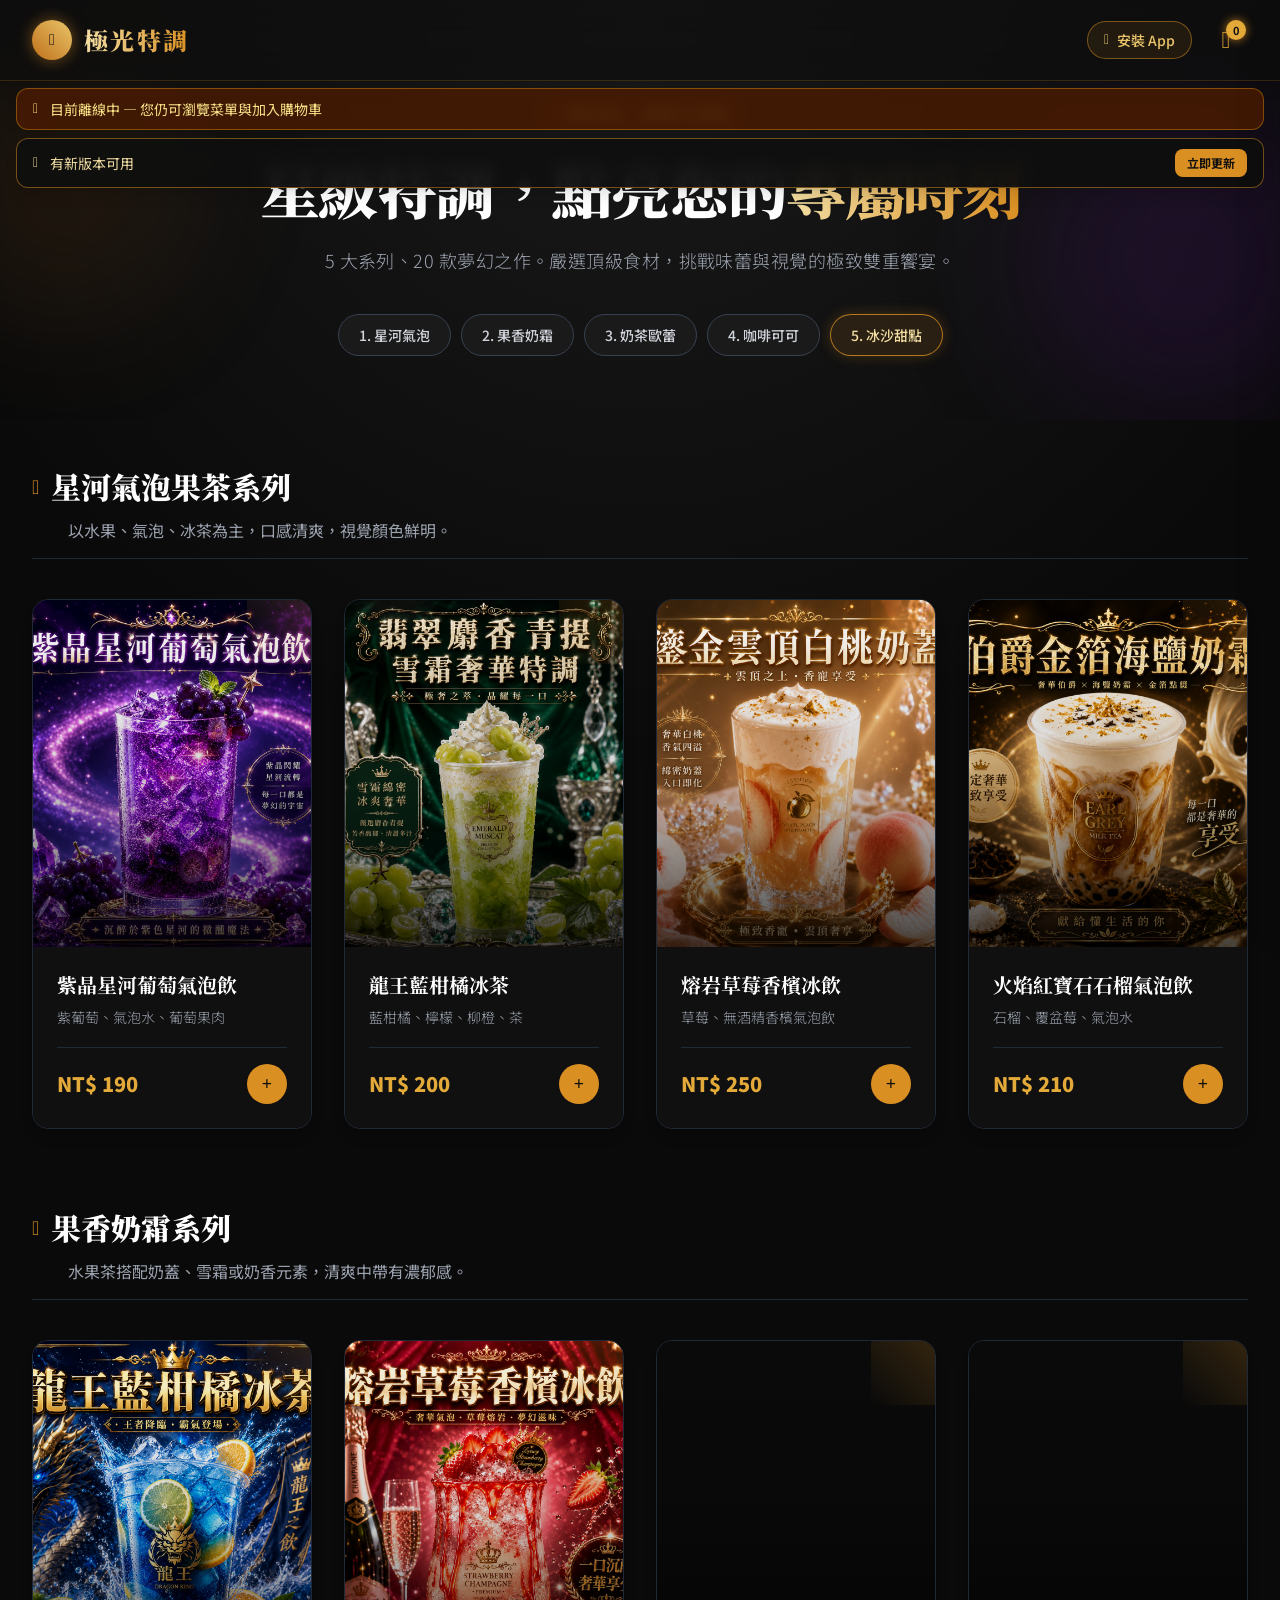
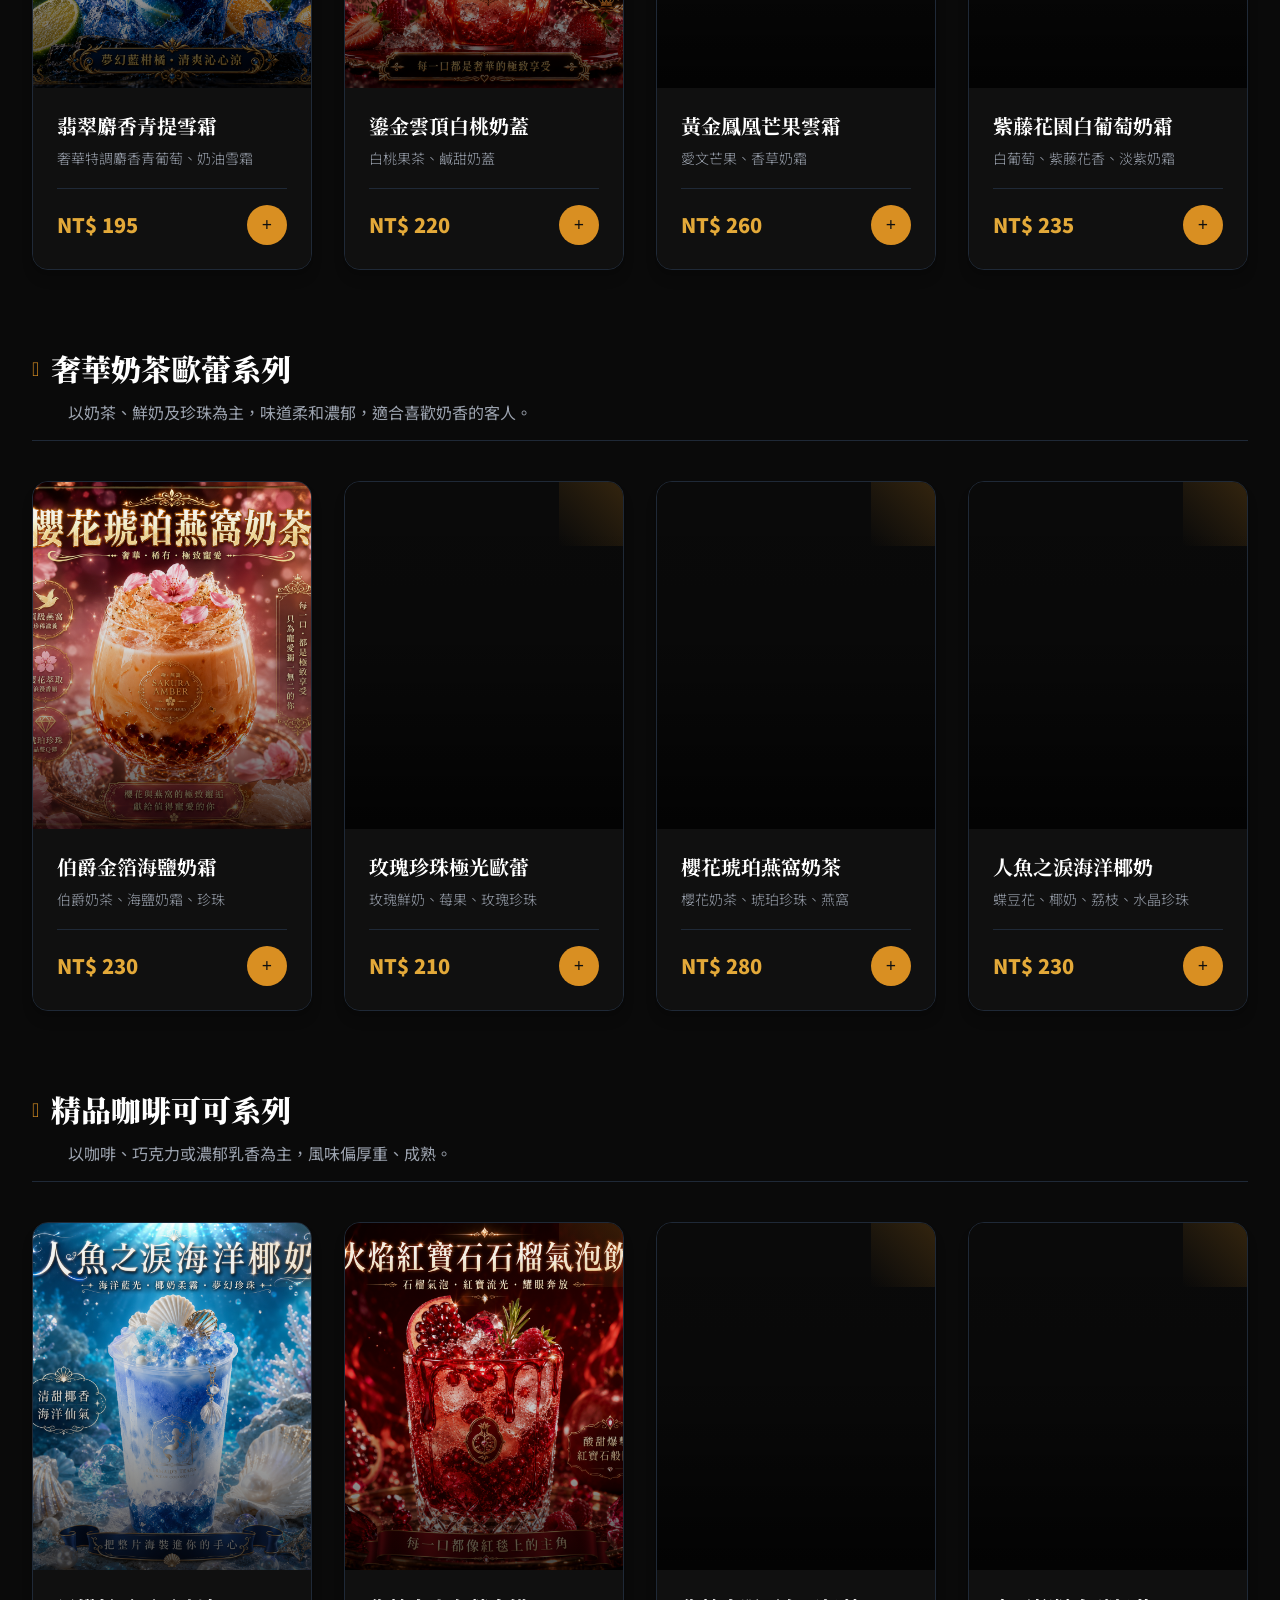
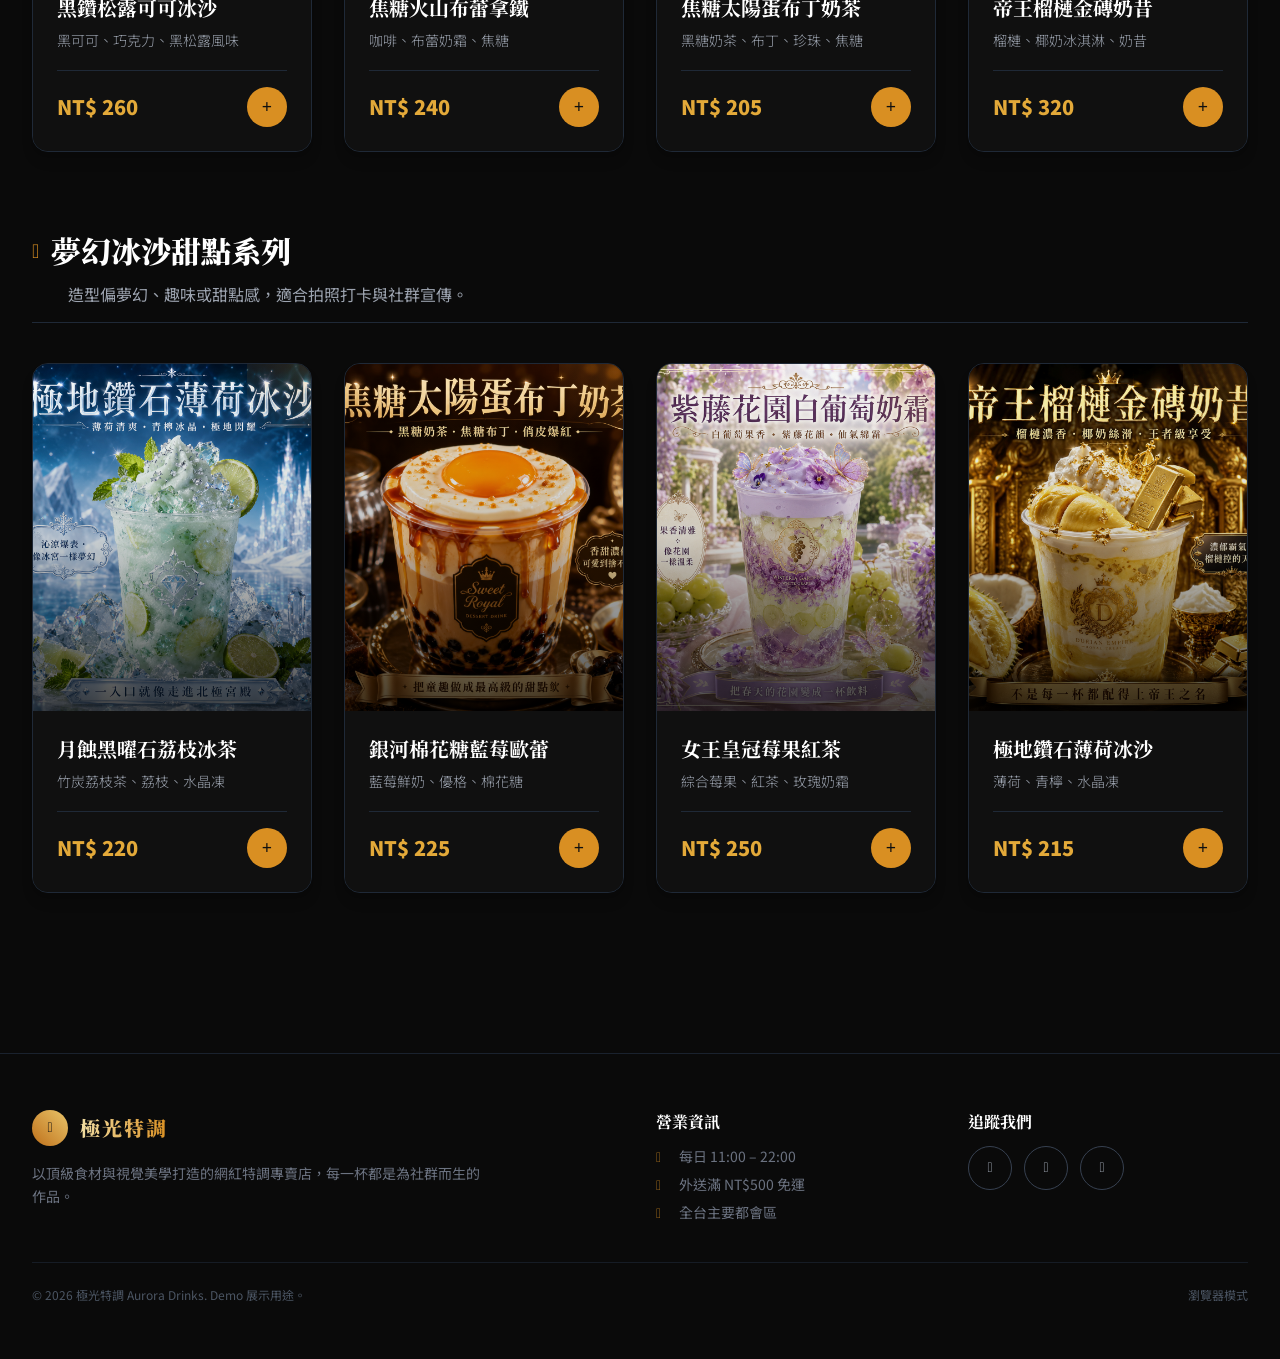
==== index.html @ 43024f42 "Update index.html" ====
<!DOCTYPE html>
<html lang="zh-Hant-TW">
<head>
    <meta charset="UTF-8">
    <meta name="viewport" content="width=device-width, initial-scale=1.0, viewport-fit=cover">
    <title>極光特調 | 頂級網紅飲品專賣</title>

    <!-- SEO -->
    <meta name="description" content="極光特調 Aurora Drinks — 5 大系列、20 款夢幻網紅特調。嚴選頂級食材，挑戰味蕾與視覺的極致雙重饗宴，線上點單極速外送。">
    <meta name="keywords" content="極光特調,網紅飲品,特調飲料,手搖飲,外送,奶蓋,冰沙">
    <meta name="author" content="極光特調 Aurora Drinks">
    <link rel="canonical" href="./">

    <!-- Open Graph -->
    <meta property="og:type" content="website">
    <meta property="og:site_name" content="極光特調">
    <meta property="og:title" content="極光特調 | 頂級網紅飲品專賣">
    <meta property="og:description" content="5 大系列、20 款夢幻之作。星級特調，點亮您的專屬時刻。">
    <meta property="og:image" content="./icons/icon-512.png">
    <meta property="og:locale" content="zh_TW">
    <meta name="twitter:card" content="summary_large_image">

    <!-- ========== PWA ========== -->
    <link rel="manifest" href="./manifest.webmanifest">
    <meta name="theme-color" content="#0a0a0a" media="(prefers-color-scheme: dark)">
    <meta name="theme-color" content="#0a0a0a">
    <meta name="color-scheme" content="dark">
    <meta name="application-name" content="極光特調">

    <!-- iOS 安裝支援 -->
    <meta name="apple-mobile-web-app-capable" content="yes">
    <meta name="mobile-web-app-capable" content="yes">
    <meta name="apple-mobile-web-app-status-bar-style" content="black-translucent">
    <meta name="apple-mobile-web-app-title" content="極光特調">
    <link rel="apple-touch-icon" href="./icons/apple-touch-icon.png">
    <link rel="icon" href="./icons/favicon.svg" type="image/svg+xml">
    <link rel="icon" href="./icons/icon-192.png" sizes="192x192" type="image/png">
    <link rel="mask-icon" href="./icons/favicon.svg" color="#d98f22">

    <!-- Windows 磚 -->
    <meta name="msapplication-TileColor" content="#0a0a0a">
    <meta name="msapplication-TileImage" content="./icons/icon-144.png">

    <!-- ========== 樣式 ========== -->
    <link rel="preconnect" href="https://fonts.googleapis.com">
    <link rel="preconnect" href="https://fonts.gstatic.com" crossorigin>
    <link rel="stylesheet" href="./css/app.css">
    <link rel="stylesheet" href="./css/fontawesome/all.min.css">
    <link rel="stylesheet"
          href="https://fonts.googleapis.com/css2?family=Noto+Serif+TC:wght@400;600;900&family=Noto+Sans+TC:wght@300;400;500;700&display=swap"
          media="print" onload="this.media='all'">
    <noscript>
      <link rel="stylesheet" href="https://fonts.googleapis.com/css2?family=Noto+Serif+TC:wght@400;600;900&family=Noto+Sans+TC:wght@300;400;500;700&display=swap">
    </noscript>

    <!-- ========== GA4 ========== -->
    <script>
      window.dataLayer = window.dataLayer || [];
      function gtag(){ dataLayer.push(arguments); }
      gtag('js', new Date());
      gtag('config', 'G-JQEE2PLNR8');
    </script>
    <script async src="https://www.googletagmanager.com/gtag/js?id=G-JQEE2PLNR8"></script>

    <!-- 結構化資料 -->
    <script type="application/ld+json">
    {
      "@context": "https://schema.org",
      "@type": "Restaurant",
      "name": "極光特調 Aurora Drinks",
      "servesCuisine": "飲料 / 特調",
      "priceRange": "NT$190 - NT$320",
      "acceptsReservations": "False",
      "url": "./"
    }
    </script>
</head>

<body class="antialiased relative selection:bg-gold-500 selection:text-white">

<a href="#menu-container" class="sr-only focus:not-sr-only focus:fixed focus:top-3 focus:left-3 focus:z-[100] focus:bg-gold-500 focus:text-dark-900 focus:px-4 focus:py-2 focus:rounded-lg focus:font-bold">跳到菜單</a>

<!-- ══════════════ 導覽列 ══════════════ -->
<nav class="fixed top-0 w-full z-40 glass-dark shadow-lg" style="padding-top: env(safe-area-inset-top, 0px);">
    <div class="max-w-7xl mx-auto px-4 sm:px-6 lg:px-8">
        <div class="flex justify-between items-center h-16 md:h-20">

            <a href="#" class="flex items-center gap-2.5 md:gap-3 min-w-0" aria-label="極光特調首頁">
                <div class="w-9 h-9 md:w-10 md:h-10 shrink-0 rounded-full bg-gradient-to-tr from-gold-600 to-gold-300 flex items-center justify-center text-dark-900 shadow-[0_0_15px_rgba(217,143,34,0.5)]">
                    <i class="fa-solid fa-crown text-sm md:text-base"></i>
                </div>
                <span class="font-serif font-black text-xl md:text-2xl tracking-widest gold-gradient-text truncate">極光特調</span>
            </a>

            <div class="flex items-center gap-1 sm:gap-3">
                <!-- 安裝 App 按鈕（可安裝時才顯示） -->
                <button id="install-btn" type="button" hidden
                        class="hidden sm:inline-flex items-center gap-2 px-4 py-2 rounded-full border border-gold-500/50 bg-gold-500/10 text-gold-300 text-sm font-medium hover:bg-gold-500/20 transition-colors">
                    <i class="fa-solid fa-download"></i> 安裝 App
                </button>
                <button id="install-btn-mobile" type="button" hidden
                        class="sm:hidden w-11 h-11 rounded-full text-gold-400 hover:text-gold-300 flex items-center justify-center transition-colors"
                        aria-label="安裝 App">
                    <i class="fa-solid fa-download text-lg"></i>
                </button>

                <!-- 購物車 -->
                <button onclick="openCart()" type="button" aria-label="開啟購物車"
                        class="relative w-11 h-11 flex items-center justify-center text-gold-400 hover:text-gold-300 transition-colors group">
                    <i class="fa-solid fa-basket-shopping text-xl md:text-2xl group-hover:scale-110 transition-transform"></i>
                    <span id="cart-count" aria-live="polite"
                          class="absolute top-0.5 right-0.5 inline-flex items-center justify-center min-w-[20px] h-5 px-1.5 text-[11px] font-bold leading-none text-dark-900 bg-gold-400 rounded-full shadow-[0_0_10px_rgba(217,143,34,0.8)]">0</span>
                </button>
            </div>
        </div>
    </div>
</nav>

<!-- ══════════════ 狀態橫幅（離線 / 有更新）══════════════ -->
<div class="banner-slot" id="banner-slot">
    <div id="offline-banner" hidden
         class="flex items-center gap-3 rounded-xl border border-amber-500/40 bg-amber-950/90 backdrop-blur px-4 py-2.5 text-sm text-amber-200 shadow-lg">
        <i class="fa-solid fa-wifi shrink-0"></i>
        <span class="flex-1">目前離線中 — 您仍可瀏覽菜單與加入購物車</span>
    </div>

    <div id="update-banner" hidden
         class="flex items-center gap-3 rounded-xl border border-gold-500/50 bg-dark-900/95 backdrop-blur px-4 py-2.5 text-sm text-gold-200 shadow-lg">
        <i class="fa-solid fa-arrows-rotate shrink-0"></i>
        <span class="flex-1">有新版本可用</span>
        <button id="update-btn" type="button"
                class="tap-sm shrink-0 px-3 py-1.5 rounded-lg bg-gold-500 text-dark-900 font-bold text-xs hover:bg-gold-400 transition-colors">立即更新</button>
    </div>
</div>

<!-- ══════════════ 主視覺 ══════════════ -->
<header class="pt-24 md:pt-32 pb-10 md:pb-16 relative overflow-hidden" style="padding-top: calc(6rem + env(safe-area-inset-top, 0px));">
    <div class="absolute top-16 -left-16 w-64 h-64 bg-gold-600/10 rounded-full blur-3xl pointer-events-none"></div>
    <div class="absolute bottom-0 -right-16 w-80 h-80 bg-purple-900/20 rounded-full blur-3xl pointer-events-none"></div>

    <div class="max-w-7xl mx-auto px-4 sm:px-6 lg:px-8 text-center relative z-10">
        <div class="inline-flex items-center gap-2 px-4 py-1.5 rounded-full border border-gold-500/30 bg-gold-500/10 text-gold-300 text-xs sm:text-sm font-medium mb-5 md:mb-6">
            <i class="fa-solid fa-gem"></i> 網紅指定 ‧ 奢華打卡首選
        </div>

        <h1 class="fluid-h1 font-black font-serif text-white mb-4 md:mb-6 tracking-tight">
            星級特調，<br class="sm:hidden"/>點亮您的<span class="gold-gradient-text">專屬時刻</span>
        </h1>

        <p class="fluid-lead text-gray-400 max-w-2xl mx-auto mb-8 md:mb-10 font-light tracking-wide px-2">
            5 大系列、20 款夢幻之作。嚴選頂級食材，挑戰味蕾與視覺的極致雙重饗宴。
        </p>

        <div class="chip-rail hide-scrollbar" id="category-tags">
            <!-- 分類籤由 JS 產生 -->
        </div>
    </div>
</header>

<!-- ══════════════ 菜單 ══════════════ -->
<main class="max-w-7xl mx-auto px-4 sm:px-6 lg:px-8 py-8 md:py-12" id="menu-container">
    <!-- 商品由 JS 產生 -->
</main>

<!-- ══════════════ 頁尾 ══════════════ -->
<footer class="border-t border-gray-800/80 mt-8">
    <div class="max-w-7xl mx-auto px-4 sm:px-6 lg:px-8 py-10 md:py-14">
        <div class="grid gap-8 sm:grid-cols-2 lg:grid-cols-4 text-sm">
            <div class="sm:col-span-2">
                <div class="flex items-center gap-3 mb-4">
                    <div class="w-9 h-9 rounded-full bg-gradient-to-tr from-gold-600 to-gold-300 flex items-center justify-center text-dark-900">
                        <i class="fa-solid fa-crown text-sm"></i>
                    </div>
                    <span class="font-serif font-black text-xl tracking-widest gold-gradient-text">極光特調</span>
                </div>
                <p class="text-gray-500 leading-relaxed max-w-md">
                    以頂級食材與視覺美學打造的網紅特調專賣店，每一杯都是為社群而生的作品。
                </p>
            </div>
            <div>
                <h3 class="text-white font-bold mb-3 text-base">營業資訊</h3>
                <ul class="space-y-2 text-gray-500">
                    <li><i class="fa-regular fa-clock w-5 text-gold-500/70"></i> 每日 11:00 – 22:00</li>
                    <li><i class="fa-solid fa-motorcycle w-5 text-gold-500/70"></i> 外送滿 NT$500 免運</li>
                    <li><i class="fa-solid fa-location-dot w-5 text-gold-500/70"></i> 全台主要都會區</li>
                </ul>
            </div>
            <div>
                <h3 class="text-white font-bold mb-3 text-base">追蹤我們</h3>
                <div class="flex gap-3">
                    <a href="#" aria-label="Instagram" class="w-11 h-11 rounded-full border border-gray-700 flex items-center justify-center text-gray-400 hover:text-gold-400 hover:border-gold-500/50 transition-colors"><i class="fa-brands fa-instagram"></i></a>
                    <a href="#" aria-label="Facebook" class="w-11 h-11 rounded-full border border-gray-700 flex items-center justify-center text-gray-400 hover:text-gold-400 hover:border-gold-500/50 transition-colors"><i class="fa-brands fa-facebook-f"></i></a>
                    <a href="#" aria-label="LINE" class="w-11 h-11 rounded-full border border-gray-700 flex items-center justify-center text-gray-400 hover:text-gold-400 hover:border-gold-500/50 transition-colors"><i class="fa-brands fa-line"></i></a>
                </div>
            </div>
        </div>
        <div class="mt-10 pt-6 border-t border-gray-800/60 flex flex-col sm:flex-row justify-between gap-3 text-xs text-gray-600">
            <span>© <span id="year">2026</span> 極光特調 Aurora Drinks. Demo 展示用途。</span>
            <span id="app-mode-label"></span>
        </div>
    </div>
</footer>

<!-- ══════════════ 手機底部快捷列 ══════════════ -->
<div id="mobile-bar" class="fixed bottom-0 left-0 right-0 z-40 glass-bar px-4 pt-3 md:hidden">
    <button onclick="openCart()" type="button"
            class="w-full flex items-center justify-between gap-3 bg-gradient-to-r from-gold-500 to-gold-400 text-dark-900 font-bold px-5 py-3.5 rounded-2xl shadow-[0_0_20px_rgba(217,143,34,0.35)] active:scale-[.98] transition-transform">
        <span class="flex items-center gap-2.5">
            <i class="fa-solid fa-basket-shopping"></i>
            <span id="mobile-bar-count">0 項商品</span>
        </span>
        <span class="flex items-center gap-2">
            <span id="mobile-bar-total" class="text-lg font-black">NT$ 0</span>
            <i class="fa-solid fa-chevron-right text-sm opacity-70"></i>
        </span>
    </button>
</div>

<!-- ══════════════ 購物車 ══════════════ -->
<div id="cart-overlay" class="fixed inset-0 bg-black/80 z-50 hidden opacity-0 transition-opacity duration-300 backdrop-blur-sm" onclick="closeCart()"></div>

<aside id="cart-sidebar" role="dialog" aria-label="購物車" aria-modal="true"
       class="fixed top-0 right-0 w-full sm:w-[420px] lg:w-[450px] bg-dark-900 border-l border-gray-800 z-50 transform translate-x-full transition-transform duration-300 shadow-2xl flex flex-col">

    <div class="p-4 sm:p-6 border-b border-gray-800 flex justify-between items-center bg-dark-950 shrink-0"
         style="padding-top: calc(1rem + env(safe-area-inset-top, 0px));">
        <h2 class="text-lg sm:text-xl font-serif font-bold text-white flex items-center gap-3">
            <i class="fa-solid fa-basket-shopping text-gold-500"></i> 專屬購物車
        </h2>
        <button onclick="closeCart()" type="button" aria-label="關閉購物車"
                class="w-11 h-11 flex items-center justify-center text-gray-500 hover:text-white transition-colors rounded-full hover:bg-gray-800">
            <i class="fa-solid fa-xmark text-xl"></i>
        </button>
    </div>

    <div id="cart-items" class="flex-1 overflow-y-auto p-4 sm:p-6 space-y-3 sm:space-y-4 custom-scrollbar">
        <div class="text-center text-gray-600 mt-16 sm:mt-20 flex flex-col items-center" id="empty-cart-msg">
            <div class="w-20 h-20 rounded-full bg-dark-800 flex items-center justify-center mb-4 border border-gray-800">
                <i class="fa-solid fa-wine-glass-empty text-3xl text-gray-500"></i>
            </div>
            <p class="text-lg font-medium">購物車尚無特調</p>
            <p class="text-sm mt-2 text-gray-500">快去挑選您的專屬飲品吧</p>
        </div>
    </div>

    <div class="p-4 sm:p-6 border-t border-gray-800 bg-dark-950 shrink-0">
        <div class="flex justify-between items-end mb-4 sm:mb-6">
            <span class="text-gray-400 font-medium text-sm sm:text-base">總計金額</span>
            <span id="cart-total" class="text-2xl sm:text-3xl font-black gold-gradient-text tracking-wider">NT$ 0</span>
        </div>
        <button onclick="startCheckout()" type="button" id="checkout-btn" disabled
                class="w-full bg-gradient-to-r from-gold-500 to-gold-400 text-dark-900 font-bold text-base sm:text-lg py-4 rounded-xl shadow-[0_0_15px_rgba(217,143,34,0.3)] hover:shadow-[0_0_25px_rgba(217,143,34,0.6)] transition-all transform hover:-translate-y-0.5 disabled:opacity-40 disabled:cursor-not-allowed disabled:transform-none flex justify-center items-center gap-2">
            前往結帳 <i class="fa-solid fa-arrow-right"></i>
        </button>
    </div>
</aside>

<!-- ══════════════ 結帳流程 ══════════════ -->
<div id="checkout-modal" class="sheet" role="dialog" aria-modal="true" aria-labelledby="checkout-title">
    <div class="sheet__backdrop" onclick="closeCheckout()"></div>
    <div class="sheet__panel">
        <div class="sheet__grip"></div>

        <div class="flex h-1 bg-gray-800 shrink-0">
            <div id="checkout-progress" class="w-1/2 bg-gradient-to-r from-gold-600 to-gold-400 transition-all duration-500 relative">
                <div class="absolute right-0 top-1/2 -translate-y-1/2 w-2 h-2 bg-white rounded-full shadow-[0_0_5px_#fff]"></div>
            </div>
        </div>

        <div class="px-5 sm:px-6 py-4 border-b border-gray-800 flex justify-between items-center bg-dark-950 shrink-0">
            <h2 class="text-xl sm:text-2xl font-serif font-bold text-white" id="checkout-title">填寫配送資訊</h2>
            <button onclick="closeCheckout()" type="button" id="checkout-close-btn" aria-label="關閉"
                    class="w-11 h-11 -mr-3 flex items-center justify-center text-gray-500 hover:text-white transition-colors">
                <i class="fa-solid fa-xmark text-xl"></i>
            </button>
        </div>

        <div class="px-5 sm:px-6 py-5 overflow-y-auto custom-scrollbar" id="checkout-content">

            <!-- 步驟 1 -->
            <div id="checkout-step-1">
                <div class="space-y-4">
                    <div>
                        <label for="checkout-name" class="block text-sm font-medium text-gray-400 mb-1.5"><i class="fa-regular fa-user mr-1 text-gold-500"></i> 收件人姓名</label>
                        <input id="checkout-name" type="text" autocomplete="name" placeholder="請輸入姓名"
                               class="w-full px-4 py-3.5 border border-gray-700 rounded-xl focus:ring-2 focus:ring-gold-500 focus:border-gold-500 bg-dark-800 text-white transition-colors">
                    </div>
                    <div>
                        <label for="checkout-phone" class="block text-sm font-medium text-gray-400 mb-1.5"><i class="fa-solid fa-mobile-screen mr-1 text-gold-500"></i> 聯絡電話</label>
                        <input id="checkout-phone" type="tel" inputmode="tel" autocomplete="tel" placeholder="09xx-xxx-xxx"
                               class="w-full px-4 py-3.5 border border-gray-700 rounded-xl focus:ring-2 focus:ring-gold-500 focus:border-gold-500 bg-dark-800 text-white transition-colors">
                    </div>
                    <div>
                        <label for="checkout-address" class="block text-sm font-medium text-gray-400 mb-1.5"><i class="fa-solid fa-location-dot mr-1 text-gold-500"></i> 外送地址</label>
                        <input id="checkout-address" type="text" autocomplete="street-address" placeholder="請輸入完整外送地址（例：台北市信義區…）"
                               class="w-full px-4 py-3.5 border border-gray-700 rounded-xl focus:ring-2 focus:ring-gold-500 focus:border-gold-500 bg-dark-800 text-white transition-colors">
                    </div>
                </div>
                <button onclick="nextCheckoutStep()" type="button"
                        class="w-full bg-gold-500 text-dark-900 font-bold py-4 rounded-xl mt-7 hover:bg-gold-400 transition-colors shadow-[0_0_15px_rgba(217,143,34,0.3)] text-base sm:text-lg">
                    下一步：付款方式
                </button>
            </div>

            <!-- 步驟 2 -->
            <div id="checkout-step-2" class="hidden">
                <div class="space-y-5">
                    <div>
                        <span class="block text-sm font-medium text-gray-400 mb-3">選擇尊榮付款方式</span>
                        <div class="grid grid-cols-2 gap-3 sm:gap-4">
                            <label id="pay-cc" onclick="selectPayment('信用卡')"
                                   class="border-2 border-gold-500 bg-gold-900/20 rounded-xl p-4 flex flex-col items-center justify-center cursor-pointer relative transition-all">
                                <input type="radio" name="payment" class="absolute opacity-0" checked>
                                <i class="fa-regular fa-credit-card text-2xl sm:text-3xl text-gold-400 mb-2"></i>
                                <span class="text-sm font-bold text-white">信用卡</span>
                                <span class="absolute top-2 right-2 text-gold-500 text-sm check-icon"><i class="fa-solid fa-circle-check"></i></span>
                            </label>
                            <label id="pay-line" onclick="selectPayment('LINE Pay')"
                                   class="border-2 border-gray-700 hover:border-gray-600 bg-dark-800 rounded-xl p-4 flex flex-col items-center justify-center cursor-pointer transition-all relative">
                                <input type="radio" name="payment" class="absolute opacity-0">
                                <i class="fa-brands fa-line text-2xl sm:text-3xl text-[#00B900] mb-2"></i>
                                <span class="text-sm font-bold text-gray-300">LINE Pay</span>
                            </label>
                        </div>
                    </div>
                    <div class="bg-dark-800 p-5 rounded-xl text-center border border-gray-700 relative overflow-hidden">
                        <div class="absolute top-0 right-0 w-16 h-16 bg-gold-500/10 rounded-bl-full"></div>
                        <p class="text-sm text-gray-400 mb-1">本次結帳總額</p>
                        <div class="font-black text-2xl sm:text-3xl text-white" id="checkout-final-total">NT$ 0</div>
                    </div>
                </div>
                <div class="flex gap-3 sm:gap-4 mt-7">
                    <button onclick="prevCheckoutStep()" type="button"
                            class="w-1/3 border border-gray-600 text-gray-300 font-bold py-3.5 rounded-xl hover:bg-gray-800 transition-colors text-sm sm:text-base">
                        返回修改
                    </button>
                    <button onclick="completePurchase()" type="button"
                            class="w-2/3 bg-gold-500 text-dark-900 font-bold py-3.5 rounded-xl shadow-[0_0_15px_rgba(217,143,34,0.4)] hover:shadow-[0_0_25px_rgba(217,143,34,0.6)] transition-all text-base sm:text-lg flex items-center justify-center gap-2">
                        <i class="fa-solid fa-lock text-sm"></i> 確認付款
                    </button>
                </div>
            </div>

            <!-- 步驟 3 -->
            <div id="checkout-step-3" class="hidden text-center py-6 sm:py-10 px-2 relative">
                <div class="relative h-28 sm:h-32 mb-6 overflow-hidden flex justify-center items-center w-full border-b border-gray-800/50 pb-4">
                    <div class="wind-line w-12 top-6 left-1/4" style="animation-delay:.1s"></div>
                    <div class="wind-line w-24 top-16 left-1/3" style="animation-delay:.4s"></div>
                    <div class="wind-line w-16 top-24 left-1/2" style="animation-delay:.2s"></div>
                    <div class="scooter-wrapper relative z-10">
                        <div class="scooter-icon text-gold-400 drop-shadow-[0_0_15px_rgba(217,143,34,0.6)]">
                            <i class="fa-solid fa-motorcycle text-5xl sm:text-7xl"></i>
                        </div>
                        <div class="absolute bottom-2 -left-4 w-3 h-3 bg-gray-500 rounded-full opacity-50 animate-ping" style="animation-duration:.8s"></div>
                        <div class="absolute bottom-4 -left-8 w-2 h-2 bg-gray-600 rounded-full opacity-30 animate-ping" style="animation-duration:1s;animation-delay:.3s"></div>
                    </div>
                </div>

                <h3 class="text-2xl sm:text-3xl font-black font-serif mb-4 gold-gradient-text">訂單已送出</h3>
                <div class="bg-dark-800 rounded-xl p-4 mb-4 border border-gray-800 inline-block max-w-full">
                    <p class="text-white font-medium text-base sm:text-lg mb-1 flex items-center justify-center gap-2">
                        <i class="fa-solid fa-blender text-gold-500 animate-pulse"></i> 奢華特調精心調製中…
                    </p>
                    <p class="text-sm text-gray-400 mt-2" id="order-note">專屬騎士將火速為您送達指定地址</p>
                    <p class="text-xs text-gray-600 mt-3 tracking-widest" id="order-id"></p>
                </div>

                <button onclick="finishAndClose()" type="button"
                        class="w-full bg-transparent border-2 border-gold-500 text-gold-400 font-bold py-3.5 rounded-xl hover:bg-gold-500 hover:text-dark-900 transition-all text-base sm:text-lg mt-3">
                    繼續探索菜單
                </button>
            </div>
        </div>
    </div>
</div>

<!-- ══════════════ 商品詳情 ══════════════ -->
<div id="product-modal" class="sheet sheet--wide" role="dialog" aria-modal="true">
    <div class="sheet__backdrop" onclick="closeProductModal()"></div>
    <div class="sheet__panel">
        <div class="sheet__grip"></div>
        <div id="product-modal-content" class="overflow-y-auto custom-scrollbar md:overflow-visible">
            <!-- 由 JS 產生 -->
        </div>
    </div>
</div>

<!-- ══════════════ iOS 安裝提示 ══════════════ -->
<div id="ios-hint" hidden
     class="fixed bottom-24 md:bottom-6 left-4 right-4 md:left-auto md:right-6 md:max-w-sm z-[75] bg-dark-900 border border-gold-500/40 rounded-2xl p-4 shadow-2xl">
    <button id="ios-hint-close" type="button" aria-label="關閉"
            class="absolute top-2 right-2 w-9 h-9 flex items-center justify-center text-gray-500 hover:text-white">
        <i class="fa-solid fa-xmark"></i>
    </button>
    <p class="text-gold-300 font-bold mb-1.5 flex items-center gap-2 text-sm">
        <i class="fa-solid fa-mobile-screen-button"></i> 安裝到主畫面
    </p>
    <p class="text-sm text-gray-400 leading-relaxed pr-6">
        點下方的分享鍵 <i class="fa-solid fa-arrow-up-from-bracket text-gold-400 mx-0.5"></i>，
        再選擇「加入主畫面」即可像 App 一樣使用。
    </p>
</div>

<!-- ══════════════ Toast ══════════════ -->
<div id="toast-container" aria-live="polite"
     class="fixed bottom-24 md:bottom-6 left-4 right-4 md:left-auto md:right-6 md:max-w-sm z-[80] flex flex-col gap-2 pointer-events-none"></div>

<!-- Supabase：先讀設定，再載入包裝模組（函式庫本身有設定才會延遲載入） -->
<script src="./js/supabase-config.js"></script>
<script src="./js/supabase.js"></script>

<script src="./js/app.js"></script>

<!-- 圖片路徑修正：商品依序讀取 picture/01.png、02.png、03.png… -->
<script>
(() => {
  'use strict';

  const PICTURE_DIR = './picture/';
  const menu = document.getElementById('menu-container');
  const productModal = document.getElementById('product-modal-content');
  let activeProductIndex = null;

  const picturePath = (index) =>
    `${PICTURE_DIR}${String(index).padStart(2, '0')}.png`;

  function setImageSource(img, index) {
    if (!(img instanceof HTMLImageElement) || index < 1) return;

    const path = picturePath(index);
    img.dataset.pictureNumber = String(index);
    img.src = path;

    // 若原本使用 <picture><source>，同步覆蓋 srcset。
    const picture = img.closest('picture');
    if (picture) {
      picture.querySelectorAll('source').forEach((source) => {
        source.srcset = path;
      });
    }
  }

  function getMenuImages() {
    if (!menu) return [];
    return Array.from(menu.querySelectorAll('img')).filter((img) =>
      !img.matches('[data-ignore-product-image], .icon, .logo')
    );
  }

  function fixMenuImages() {
    getMenuImages().forEach((img, index) => {
      const number = index + 1;
      if (img.dataset.pictureNumber !== String(number)) {
        setImageSource(img, number);
      }
    });
  }

  function findClickedProductIndex(target) {
    const images = getMenuImages();
    let node = target instanceof Element ? target : target?.parentElement;

    while (node && node !== menu) {
      const img = node.matches?.('img') ? node : node.querySelector?.('img');
      if (img) {
        const index = images.indexOf(img);
        if (index >= 0) return index + 1;
      }
      node = node.parentElement;
    }
    return null;
  }

  function fixModalImages() {
    if (!productModal || !activeProductIndex) return;
    productModal.querySelectorAll('img').forEach((img) => {
      if (img.dataset.pictureNumber !== String(activeProductIndex)) {
        setImageSource(img, activeProductIndex);
      }
    });
  }

  fixMenuImages();

  document.addEventListener('DOMContentLoaded', () => {
    fixMenuImages();
    fixModalImages();
  });

  menu?.addEventListener('click', (event) => {
    const index = findClickedProductIndex(event.target);
    if (index) {
      activeProductIndex = index;
      requestAnimationFrame(fixModalImages);
      setTimeout(fixModalImages, 0);
    }
  }, true);

  const observer = new MutationObserver(() => {
    fixMenuImages();
    fixModalImages();
  });

  if (menu) observer.observe(menu, { childList: true, subtree: true });
  if (productModal) observer.observe(productModal, { childList: true, subtree: true });

  document.addEventListener('error', (event) => {
    const img = event.target;
    if (!(img instanceof HTMLImageElement)) return;

    const menuImages = getMenuImages();
    const menuIndex = menuImages.indexOf(img);
    const index = menuIndex >= 0
      ? menuIndex + 1
      : productModal?.contains(img)
        ? activeProductIndex
        : null;

    if (index) {
      const expected = picturePath(index);
      console.error(`找不到商品圖片：${expected}`);
    }
  }, true);
})();
</script>

<script src="./js/pwa.js"></script>
</body>
</html>
---- css/app.css ----
*,:after,:before{--tw-border-spacing-x:0;--tw-border-spacing-y:0;--tw-translate-x:0;--tw-translate-y:0;--tw-rotate:0;--tw-skew-x:0;--tw-skew-y:0;--tw-scale-x:1;--tw-scale-y:1;--tw-pan-x: ;--tw-pan-y: ;--tw-pinch-zoom: ;--tw-scroll-snap-strictness:proximity;--tw-gradient-from-position: ;--tw-gradient-via-position: ;--tw-gradient-to-position: ;--tw-ordinal: ;--tw-slashed-zero: ;--tw-numeric-figure: ;--tw-numeric-spacing: ;--tw-numeric-fraction: ;--tw-ring-inset: ;--tw-ring-offset-width:0px;--tw-ring-offset-color:#fff;--tw-ring-color:rgba(59,130,246,.5);--tw-ring-offset-shadow:0 0 #0000;--tw-ring-shadow:0 0 #0000;--tw-shadow:0 0 #0000;--tw-shadow-colored:0 0 #0000;--tw-blur: ;--tw-brightness: ;--tw-contrast: ;--tw-grayscale: ;--tw-hue-rotate: ;--tw-invert: ;--tw-saturate: ;--tw-sepia: ;--tw-drop-shadow: ;--tw-backdrop-blur: ;--tw-backdrop-brightness: ;--tw-backdrop-contrast: ;--tw-backdrop-grayscale: ;--tw-backdrop-hue-rotate: ;--tw-backdrop-invert: ;--tw-backdrop-opacity: ;--tw-backdrop-saturate: ;--tw-backdrop-sepia: ;--tw-contain-size: ;--tw-contain-layout: ;--tw-contain-paint: ;--tw-contain-style: }::backdrop{--tw-border-spacing-x:0;--tw-border-spacing-y:0;--tw-translate-x:0;--tw-translate-y:0;--tw-rotate:0;--tw-skew-x:0;--tw-skew-y:0;--tw-scale-x:1;--tw-scale-y:1;--tw-pan-x: ;--tw-pan-y: ;--tw-pinch-zoom: ;--tw-scroll-snap-strictness:proximity;--tw-gradient-from-position: ;--tw-gradient-via-position: ;--tw-gradient-to-position: ;--tw-ordinal: ;--tw-slashed-zero: ;--tw-numeric-figure: ;--tw-numeric-spacing: ;--tw-numeric-fraction: ;--tw-ring-inset: ;--tw-ring-offset-width:0px;--tw-ring-offset-color:#fff;--tw-ring-color:rgba(59,130,246,.5);--tw-ring-offset-shadow:0 0 #0000;--tw-ring-shadow:0 0 #0000;--tw-shadow:0 0 #0000;--tw-shadow-colored:0 0 #0000;--tw-blur: ;--tw-brightness: ;--tw-contrast: ;--tw-grayscale: ;--tw-hue-rotate: ;--tw-invert: ;--tw-saturate: ;--tw-sepia: ;--tw-drop-shadow: ;--tw-backdrop-blur: ;--tw-backdrop-brightness: ;--tw-backdrop-contrast: ;--tw-backdrop-grayscale: ;--tw-backdrop-hue-rotate: ;--tw-backdrop-invert: ;--tw-backdrop-opacity: ;--tw-backdrop-saturate: ;--tw-backdrop-sepia: ;--tw-contain-size: ;--tw-contain-layout: ;--tw-contain-paint: ;--tw-contain-style: }/*! tailwindcss v3.4.17 | MIT License | https://tailwindcss.com*/*,:after,:before{box-sizing:border-box;border:0 solid #e5e7eb}:after,:before{--tw-content:""}:host,html{line-height:1.5;-webkit-text-size-adjust:100%;-moz-tab-size:4;-o-tab-size:4;tab-size:4;font-family:Noto Sans TC,PingFang TC,Microsoft JhengHei,sans-serif;font-feature-settings:normal;font-variation-settings:normal;-webkit-tap-highlight-color:transparent}body{margin:0;line-height:inherit}hr{height:0;color:inherit;border-top-width:1px}abbr:where([title]){-webkit-text-decoration:underline dotted;text-decoration:underline dotted}h1,h2,h3,h4,h5,h6{font-size:inherit;font-weight:inherit}a{color:inherit;text-decoration:inherit}b,strong{font-weight:bolder}code,kbd,pre,samp{font-family:ui-monospace,SFMono-Regular,Menlo,Monaco,Consolas,Liberation Mono,Courier New,monospace;font-feature-settings:normal;font-variation-settings:normal;font-size:1em}small{font-size:80%}sub,sup{font-size:75%;line-height:0;position:relative;vertical-align:baseline}sub{bottom:-.25em}sup{top:-.5em}table{text-indent:0;border-color:inherit;border-collapse:collapse}button,input,optgroup,select,textarea{font-family:inherit;font-feature-settings:inherit;font-variation-settings:inherit;font-size:100%;font-weight:inherit;line-height:inherit;letter-spacing:inherit;color:inherit;margin:0;padding:0}button,select{text-transform:none}button,input:where([type=button]),input:where([type=reset]),input:where([type=submit]){-webkit-appearance:button;background-color:transparent;background-image:none}:-moz-focusring{outline:auto}:-moz-ui-invalid{box-shadow:none}progress{vertical-align:baseline}::-webkit-inner-spin-button,::-webkit-outer-spin-button{height:auto}[type=search]{-webkit-appearance:textfield;outline-offset:-2px}::-webkit-search-decoration{-webkit-appearance:none}::-webkit-file-upload-button{-webkit-appearance:button;font:inherit}summary{display:list-item}blockquote,dd,dl,figure,h1,h2,h3,h4,h5,h6,hr,p,pre{margin:0}fieldset{margin:0}fieldset,legend{padding:0}menu,ol,ul{list-style:none;margin:0;padding:0}dialog{padding:0}textarea{resize:vertical}input::-moz-placeholder,textarea::-moz-placeholder{opacity:1;color:#9ca3af}input::placeholder,textarea::placeholder{opacity:1;color:#9ca3af}[role=button],button{cursor:pointer}:disabled{cursor:default}audio,canvas,embed,iframe,img,object,svg,video{display:block;vertical-align:middle}img,video{max-width:100%;height:auto}[hidden]:where(:not([hidden=until-found])){display:none}:root{--gold:#d98f22;--gold-light:#f2dea3;--safe-b:env(safe-area-inset-bottom,0px);--safe-t:env(safe-area-inset-top,0px);--nav-h:4rem}@media (min-width:768px){:root{--nav-h:5rem}}html{scroll-behavior:smooth;-webkit-text-size-adjust:100%}body{font-family:Noto Sans TC,PingFang TC,Microsoft JhengHei,Helvetica Neue,Arial,sans-serif;background-color:#0a0a0a;color:#f3f4f6;background-image:radial-gradient(circle at 50% 0,#1a1a1a 0,#0a0a0a 70%);background-attachment:fixed;overscroll-behavior-y:none;padding-bottom:calc(var(--safe-b))}.font-serif,h1,h2,h3{font-family:"Noto Serif TC",Songti TC,PMingLiU,Georgia,serif}input,select,textarea{font-size:16px}:focus-visible{outline:2px solid var(--gold);outline-offset:2px;border-radius:4px}.container{width:100%}@media (min-width:640px){.container{max-width:640px}}@media (min-width:768px){.container{max-width:768px}}@media (min-width:1024px){.container{max-width:1024px}}@media (min-width:1280px){.container{max-width:1280px}}@media (min-width:1536px){.container{max-width:1536px}}.sr-only{position:absolute;width:1px;height:1px;padding:0;margin:-1px;overflow:hidden;clip:rect(0,0,0,0);white-space:nowrap;border-width:0}.pointer-events-none{pointer-events:none}.pointer-events-auto{pointer-events:auto}.fixed{position:fixed}.absolute{position:absolute}.relative{position:relative}.inset-0{inset:0}.-left-16{left:-4rem}.-left-4{left:-1rem}.-left-8{left:-2rem}.-right-16{right:-4rem}.bottom-0{bottom:0}.bottom-2{bottom:.5rem}.bottom-24{bottom:6rem}.bottom-3{bottom:.75rem}.bottom-4{bottom:1rem}.left-0{left:0}.left-1\/2{left:50%}.left-1\/3{left:33.333333%}.left-1\/4{left:25%}.left-4{left:1rem}.right-0{right:0}.right-0\.5{right:.125rem}.right-2{right:.5rem}.right-3{right:.75rem}.right-4{right:1rem}.top-0{top:0}.top-0\.5{top:.125rem}.top-1\/2{top:50%}.top-16{top:4rem}.top-2{top:.5rem}.top-24{top:6rem}.top-3{top:.75rem}.top-6{top:1.5rem}.z-10{z-index:10}.z-20{z-index:20}.z-40{z-index:40}.z-50{z-index:50}.z-\[75\]{z-index:75}.z-\[80\]{z-index:80}.mx-0\.5{margin-left:.125rem;margin-right:.125rem}.mx-auto{margin-left:auto;margin-right:auto}.-mr-3{margin-right:-.75rem}.mb-1{margin-bottom:.25rem}.mb-1\.5{margin-bottom:.375rem}.mb-14{margin-bottom:3.5rem}.mb-2{margin-bottom:.5rem}.mb-3{margin-bottom:.75rem}.mb-4{margin-bottom:1rem}.mb-5{margin-bottom:1.25rem}.mb-6{margin-bottom:1.5rem}.mb-8{margin-bottom:2rem}.mr-1{margin-right:.25rem}.mt-1{margin-top:.25rem}.mt-10{margin-top:2.5rem}.mt-16{margin-top:4rem}.mt-2{margin-top:.5rem}.mt-3{margin-top:.75rem}.mt-7{margin-top:1.75rem}.mt-8{margin-top:2rem}.mt-auto{margin-top:auto}.line-clamp-1{-webkit-line-clamp:1}.line-clamp-1,.line-clamp-2{overflow:hidden;display:-webkit-box;-webkit-box-orient:vertical}.line-clamp-2{-webkit-line-clamp:2}.block{display:block}.inline-block{display:inline-block}.flex{display:flex}.inline-flex{display:inline-flex}.grid{display:grid}.hidden{display:none}.aspect-\[4\/3\]{aspect-ratio:4/3}.h-1{height:.25rem}.h-10{height:2.5rem}.h-11{height:2.75rem}.h-12{height:3rem}.h-14{height:3.5rem}.h-16{height:4rem}.h-2{height:.5rem}.h-20{height:5rem}.h-28{height:7rem}.h-3{height:.75rem}.h-5{height:1.25rem}.h-64{height:16rem}.h-8{height:2rem}.h-80{height:20rem}.h-9{height:2.25rem}.h-full{height:100%}.w-1\/2{width:50%}.w-1\/3{width:33.333333%}.w-10{width:2.5rem}.w-11{width:2.75rem}.w-12{width:3rem}.w-14{width:3.5rem}.w-16{width:4rem}.w-2{width:.5rem}.w-2\/3{width:66.666667%}.w-20{width:5rem}.w-24{width:6rem}.w-3{width:.75rem}.w-5{width:1.25rem}.w-64{width:16rem}.w-8{width:2rem}.w-80{width:20rem}.w-9{width:2.25rem}.w-full{width:100%}.w-max{width:-moz-max-content;width:max-content}.min-w-0{min-width:0}.min-w-\[20px\]{min-width:20px}.max-w-2xl{max-width:42rem}.max-w-7xl{max-width:80rem}.max-w-full{max-width:100%}.max-w-md{max-width:28rem}.flex-1{flex:1 1 0%}.shrink-0{flex-shrink:0}.flex-grow{flex-grow:1}.-translate-y-1\/2{--tw-translate-y:-50%}.-translate-y-1\/2,.translate-x-full{transform:translate(var(--tw-translate-x),var(--tw-translate-y)) rotate(var(--tw-rotate)) skewX(var(--tw-skew-x)) skewY(var(--tw-skew-y)) scaleX(var(--tw-scale-x)) scaleY(var(--tw-scale-y))}.translate-x-full{--tw-translate-x:100%}.translate-y-4{--tw-translate-y:1rem}.scale-125,.translate-y-4{transform:translate(var(--tw-translate-x),var(--tw-translate-y)) rotate(var(--tw-rotate)) skewX(var(--tw-skew-x)) skewY(var(--tw-skew-y)) scaleX(var(--tw-scale-x)) scaleY(var(--tw-scale-y))}.scale-125{--tw-scale-x:1.25;--tw-scale-y:1.25}.scale-150{--tw-scale-x:1.5;--tw-scale-y:1.5}.scale-150,.transform{transform:translate(var(--tw-translate-x),var(--tw-translate-y)) rotate(var(--tw-rotate)) skewX(var(--tw-skew-x)) skewY(var(--tw-skew-y)) scaleX(var(--tw-scale-x)) scaleY(var(--tw-scale-y))}@keyframes ping{75%,to{transform:scale(2);opacity:0}}.animate-ping{animation:ping 1s cubic-bezier(0,0,.2,1) infinite}@keyframes pulse{50%{opacity:.5}}.animate-pulse{animation:pulse 2s cubic-bezier(.4,0,.6,1) infinite}.cursor-pointer{cursor:pointer}.scroll-mt-24{scroll-margin-top:6rem}.grid-cols-2{grid-template-columns:repeat(2,minmax(0,1fr))}.flex-col{flex-direction:column}.items-start{align-items:flex-start}.items-end{align-items:flex-end}.items-center{align-items:center}.justify-center{justify-content:center}.justify-between{justify-content:space-between}.gap-1{gap:.25rem}.gap-2{gap:.5rem}.gap-2\.5{gap:.625rem}.gap-3{gap:.75rem}.gap-8{gap:2rem}.space-y-2>:not([hidden])~:not([hidden]){--tw-space-y-reverse:0;margin-top:calc(.5rem*(1 - var(--tw-space-y-reverse)));margin-bottom:calc(.5rem*var(--tw-space-y-reverse))}.space-y-3>:not([hidden])~:not([hidden]){--tw-space-y-reverse:0;margin-top:calc(.75rem*(1 - var(--tw-space-y-reverse)));margin-bottom:calc(.75rem*var(--tw-space-y-reverse))}.space-y-4>:not([hidden])~:not([hidden]){--tw-space-y-reverse:0;margin-top:calc(1rem*(1 - var(--tw-space-y-reverse)));margin-bottom:calc(1rem*var(--tw-space-y-reverse))}.space-y-5>:not([hidden])~:not([hidden]){--tw-space-y-reverse:0;margin-top:calc(1.25rem*(1 - var(--tw-space-y-reverse)));margin-bottom:calc(1.25rem*var(--tw-space-y-reverse))}.self-center{align-self:center}.overflow-hidden{overflow:hidden}.overflow-y-auto{overflow-y:auto}.truncate{overflow:hidden;text-overflow:ellipsis}.truncate,.whitespace-nowrap{white-space:nowrap}.rounded-2xl{border-radius:1rem}.rounded-full{border-radius:9999px}.rounded-lg{border-radius:.5rem}.rounded-xl{border-radius:.75rem}.rounded-bl-full{border-bottom-left-radius:9999px}.border{border-width:1px}.border-2{border-width:2px}.border-y{border-top-width:1px}.border-b,.border-y{border-bottom-width:1px}.border-l{border-left-width:1px}.border-l-4{border-left-width:4px}.border-r{border-right-width:1px}.border-t{border-top-width:1px}.border-amber-500\/40{border-color:rgba(245,158,11,.4)}.border-gold-500{--tw-border-opacity:1;border-color:rgb(217 143 34/var(--tw-border-opacity,1))}.border-gold-500\/30{border-color:rgba(217,143,34,.3)}.border-gold-500\/40{border-color:rgba(217,143,34,.4)}.border-gold-500\/50{border-color:rgba(217,143,34,.5)}.border-gray-600{--tw-border-opacity:1;border-color:rgb(75 85 99/var(--tw-border-opacity,1))}.border-gray-700{--tw-border-opacity:1;border-color:rgb(55 65 81/var(--tw-border-opacity,1))}.border-gray-800{--tw-border-opacity:1;border-color:rgb(31 41 55/var(--tw-border-opacity,1))}.border-gray-800\/50{border-color:rgba(31,41,55,.5)}.border-gray-800\/60{border-color:rgba(31,41,55,.6)}.border-gray-800\/80{border-color:rgba(31,41,55,.8)}.border-red-500{--tw-border-opacity:1;border-color:rgb(239 68 68/var(--tw-border-opacity,1))}.bg-amber-950\/90{background-color:rgba(69,26,3,.9)}.bg-black{--tw-bg-opacity:1;background-color:rgb(0 0 0/var(--tw-bg-opacity,1))}.bg-black\/60{background-color:rgba(0,0,0,.6)}.bg-black\/80{background-color:rgba(0,0,0,.8)}.bg-dark-800{--tw-bg-opacity:1;background-color:rgb(26 26 26/var(--tw-bg-opacity,1))}.bg-dark-900{--tw-bg-opacity:1;background-color:rgb(16 16 16/var(--tw-bg-opacity,1))}.bg-dark-900\/80{background-color:hsla(0,0%,6%,.8)}.bg-dark-900\/95{background-color:hsla(0,0%,6%,.95)}.bg-dark-950{--tw-bg-opacity:1;background-color:rgb(10 10 10/var(--tw-bg-opacity,1))}.bg-gold-400{--tw-bg-opacity:1;background-color:rgb(227 169 57/var(--tw-bg-opacity,1))}.bg-gold-500{--tw-bg-opacity:1;background-color:rgb(217 143 34/var(--tw-bg-opacity,1))}.bg-gold-500\/10{background-color:rgba(217,143,34,.1)}.bg-gold-600\/10{background-color:rgba(190,112,26,.1)}.bg-gold-900\/20{background-color:rgba(70,39,17,.2)}.bg-gray-500{--tw-bg-opacity:1;background-color:rgb(107 114 128/var(--tw-bg-opacity,1))}.bg-gray-600{--tw-bg-opacity:1;background-color:rgb(75 85 99/var(--tw-bg-opacity,1))}.bg-gray-800{--tw-bg-opacity:1;background-color:rgb(31 41 55/var(--tw-bg-opacity,1))}.bg-purple-900\/20{background-color:rgba(88,28,135,.2)}.bg-transparent{background-color:transparent}.bg-white{--tw-bg-opacity:1;background-color:rgb(255 255 255/var(--tw-bg-opacity,1))}.bg-gradient-to-bl{background-image:linear-gradient(to bottom left,var(--tw-gradient-stops))}.bg-gradient-to-r{background-image:linear-gradient(to right,var(--tw-gradient-stops))}.bg-gradient-to-t{background-image:linear-gradient(to top,var(--tw-gradient-stops))}.bg-gradient-to-tr{background-image:linear-gradient(to top right,var(--tw-gradient-stops))}.from-black\/90{--tw-gradient-from:rgba(0,0,0,.9) var(--tw-gradient-from-position);--tw-gradient-to:transparent var(--tw-gradient-to-position);--tw-gradient-stops:var(--tw-gradient-from),var(--tw-gradient-to)}.from-gold-500{--tw-gradient-from:#d98f22 var(--tw-gradient-from-position);--tw-gradient-to:rgba(217,143,34,0) var(--tw-gradient-to-position);--tw-gradient-stops:var(--tw-gradient-from),var(--tw-gradient-to)}.from-gold-500\/20{--tw-gradient-from:rgba(217,143,34,.2) var(--tw-gradient-from-position);--tw-gradient-to:rgba(217,143,34,0) var(--tw-gradient-to-position);--tw-gradient-stops:var(--tw-gradient-from),var(--tw-gradient-to)}.from-gold-600{--tw-gradient-from:#be701a var(--tw-gradient-from-position);--tw-gradient-to:rgba(190,112,26,0) var(--tw-gradient-to-position);--tw-gradient-stops:var(--tw-gradient-from),var(--tw-gradient-to)}.via-black\/20{--tw-gradient-to:transparent var(--tw-gradient-to-position);--tw-gradient-stops:var(--tw-gradient-from),rgba(0,0,0,.2) var(--tw-gradient-via-position),var(--tw-gradient-to)}.to-gold-300{--tw-gradient-to:#eac56a var(--tw-gradient-to-position)}.to-gold-400{--tw-gradient-to:#e3a939 var(--tw-gradient-to-position)}.to-transparent{--tw-gradient-to:transparent var(--tw-gradient-to-position)}.object-cover{-o-object-fit:cover;object-fit:cover}.p-3{padding:.75rem}.p-4{padding:1rem}.p-5{padding:1.25rem}.px-1\.5{padding-left:.375rem;padding-right:.375rem}.px-2{padding-left:.5rem;padding-right:.5rem}.px-3{padding-left:.75rem;padding-right:.75rem}.px-4{padding-left:1rem;padding-right:1rem}.px-5{padding-left:1.25rem;padding-right:1.25rem}.py-1\.5{padding-top:.375rem;padding-bottom:.375rem}.py-10{padding-top:2.5rem;padding-bottom:2.5rem}.py-2{padding-top:.5rem;padding-bottom:.5rem}.py-2\.5{padding-top:.625rem;padding-bottom:.625rem}.py-3\.5{padding-top:.875rem;padding-bottom:.875rem}.py-4{padding-top:1rem;padding-bottom:1rem}.py-5{padding-top:1.25rem;padding-bottom:1.25rem}.py-6{padding-top:1.5rem;padding-bottom:1.5rem}.py-8{padding-top:2rem;padding-bottom:2rem}.pb-10{padding-bottom:2.5rem}.pb-4{padding-bottom:1rem}.pr-6{padding-right:1.5rem}.pt-24{padding-top:6rem}.pt-3{padding-top:.75rem}.pt-6{padding-top:1.5rem}.text-left{text-align:left}.text-center{text-align:center}.font-serif{font-family:"Noto Serif TC",Songti TC,serif}.text-2xl{font-size:1.5rem;line-height:2rem}.text-3xl{font-size:1.875rem;line-height:2.25rem}.text-5xl{font-size:3rem;line-height:1}.text-\[10px\]{font-size:10px}.text-\[11px\]{font-size:11px}.text-base{font-size:1rem;line-height:1.5rem}.text-lg{font-size:1.125rem;line-height:1.75rem}.text-sm{font-size:.875rem;line-height:1.25rem}.text-xl{font-size:1.25rem;line-height:1.75rem}.text-xs{font-size:.75rem;line-height:1rem}.font-black{font-weight:900}.font-bold{font-weight:700}.font-light{font-weight:300}.font-medium{font-weight:500}.leading-none{line-height:1}.leading-relaxed{line-height:1.625}.leading-snug{line-height:1.375}.leading-tight{line-height:1.25}.tracking-tight{letter-spacing:-.025em}.tracking-wide{letter-spacing:.025em}.tracking-wider{letter-spacing:.05em}.tracking-widest{letter-spacing:.1em}.text-\[\#00B900\]{--tw-text-opacity:1;color:rgb(0 185 0/var(--tw-text-opacity,1))}.text-amber-200{--tw-text-opacity:1;color:rgb(253 230 138/var(--tw-text-opacity,1))}.text-dark-900{--tw-text-opacity:1;color:rgb(16 16 16/var(--tw-text-opacity,1))}.text-gold-200{--tw-text-opacity:1;color:rgb(242 222 163/var(--tw-text-opacity,1))}.text-gold-300{--tw-text-opacity:1;color:rgb(234 197 106/var(--tw-text-opacity,1))}.text-gold-400{--tw-text-opacity:1;color:rgb(227 169 57/var(--tw-text-opacity,1))}.text-gold-500{--tw-text-opacity:1;color:rgb(217 143 34/var(--tw-text-opacity,1))}.text-gold-500\/70{color:rgba(217,143,34,.7)}.text-gray-300{--tw-text-opacity:1;color:rgb(209 213 219/var(--tw-text-opacity,1))}.text-gray-400{--tw-text-opacity:1;color:rgb(156 163 175/var(--tw-text-opacity,1))}.text-gray-500{--tw-text-opacity:1;color:rgb(107 114 128/var(--tw-text-opacity,1))}.text-gray-600{--tw-text-opacity:1;color:rgb(75 85 99/var(--tw-text-opacity,1))}.text-red-500{--tw-text-opacity:1;color:rgb(239 68 68/var(--tw-text-opacity,1))}.text-white{--tw-text-opacity:1;color:rgb(255 255 255/var(--tw-text-opacity,1))}.antialiased{-webkit-font-smoothing:antialiased;-moz-osx-font-smoothing:grayscale}.opacity-0{opacity:0}.opacity-30{opacity:.3}.opacity-50{opacity:.5}.opacity-70{opacity:.7}.opacity-80{opacity:.8}.shadow-2xl{--tw-shadow:0 25px 50px -12px rgba(0,0,0,.25);--tw-shadow-colored:0 25px 50px -12px var(--tw-shadow-color)}.shadow-2xl,.shadow-\[0_0_10px_rgba\(217\2c 143\2c 34\2c 0\.8\)\]{box-shadow:var(--tw-ring-offset-shadow,0 0 #0000),var(--tw-ring-shadow,0 0 #0000),var(--tw-shadow)}.shadow-\[0_0_10px_rgba\(217\2c 143\2c 34\2c 0\.8\)\]{--tw-shadow:0 0 10px rgba(217,143,34,.8);--tw-shadow-colored:0 0 10px var(--tw-shadow-color)}.shadow-\[0_0_15px_rgba\(217\2c 143\2c 34\2c 0\.3\)\]{--tw-shadow:0 0 15px rgba(217,143,34,.3);--tw-shadow-colored:0 0 15px var(--tw-shadow-color);box-shadow:var(--tw-ring-offset-shadow,0 0 #0000),var(--tw-ring-shadow,0 0 #0000),var(--tw-shadow)}.shadow-\[0_0_15px_rgba\(217\2c 143\2c 34\2c 0\.4\)\]{--tw-shadow:0 0 15px rgba(217,143,34,.4);--tw-shadow-colored:0 0 15px var(--tw-shadow-color);box-shadow:var(--tw-ring-offset-shadow,0 0 #0000),var(--tw-ring-shadow,0 0 #0000),var(--tw-shadow)}.shadow-\[0_0_15px_rgba\(217\2c 143\2c 34\2c 0\.5\)\]{--tw-shadow:0 0 15px rgba(217,143,34,.5);--tw-shadow-colored:0 0 15px var(--tw-shadow-color);box-shadow:var(--tw-ring-offset-shadow,0 0 #0000),var(--tw-ring-shadow,0 0 #0000),var(--tw-shadow)}.shadow-\[0_0_20px_rgba\(217\2c 143\2c 34\2c 0\.35\)\]{--tw-shadow:0 0 20px rgba(217,143,34,.35);--tw-shadow-colored:0 0 20px var(--tw-shadow-color)}.shadow-\[0_0_20px_rgba\(217\2c 143\2c 34\2c 0\.35\)\],.shadow-\[0_0_5px_\#fff\]{box-shadow:var(--tw-ring-offset-shadow,0 0 #0000),var(--tw-ring-shadow,0 0 #0000),var(--tw-shadow)}.shadow-\[0_0_5px_\#fff\]{--tw-shadow:0 0 5px #fff;--tw-shadow-colored:0 0 5px var(--tw-shadow-color)}.shadow-lg{--tw-shadow:0 10px 15px -3px rgba(0,0,0,.1),0 4px 6px -4px rgba(0,0,0,.1);--tw-shadow-colored:0 10px 15px -3px var(--tw-shadow-color),0 4px 6px -4px var(--tw-shadow-color);box-shadow:var(--tw-ring-offset-shadow,0 0 #0000),var(--tw-ring-shadow,0 0 #0000),var(--tw-shadow)}.blur-3xl{--tw-blur:blur(64px)}.blur-3xl,.drop-shadow-\[0_0_15px_rgba\(217\2c 143\2c 34\2c 0\.6\)\]{filter:var(--tw-blur) var(--tw-brightness) var(--tw-contrast) var(--tw-grayscale) var(--tw-hue-rotate) var(--tw-invert) var(--tw-saturate) var(--tw-sepia) var(--tw-drop-shadow)}.drop-shadow-\[0_0_15px_rgba\(217\2c 143\2c 34\2c 0\.6\)\]{--tw-drop-shadow:drop-shadow(0 0 15px rgba(217,143,34,.6))}.filter{filter:var(--tw-blur) var(--tw-brightness) var(--tw-contrast) var(--tw-grayscale) var(--tw-hue-rotate) var(--tw-invert) var(--tw-saturate) var(--tw-sepia) var(--tw-drop-shadow)}.backdrop-blur{--tw-backdrop-blur:blur(8px)}.backdrop-blur,.backdrop-blur-md{-webkit-backdrop-filter:var(--tw-backdrop-blur) var(--tw-backdrop-brightness) var(--tw-backdrop-contrast) var(--tw-backdrop-grayscale) var(--tw-backdrop-hue-rotate) var(--tw-backdrop-invert) var(--tw-backdrop-opacity) var(--tw-backdrop-saturate) var(--tw-backdrop-sepia);backdrop-filter:var(--tw-backdrop-blur) var(--tw-backdrop-brightness) var(--tw-backdrop-contrast) var(--tw-backdrop-grayscale) var(--tw-backdrop-hue-rotate) var(--tw-backdrop-invert) var(--tw-backdrop-opacity) var(--tw-backdrop-saturate) var(--tw-backdrop-sepia)}.backdrop-blur-md{--tw-backdrop-blur:blur(12px)}.backdrop-blur-sm{--tw-backdrop-blur:blur(4px);-webkit-backdrop-filter:var(--tw-backdrop-blur) var(--tw-backdrop-brightness) var(--tw-backdrop-contrast) var(--tw-backdrop-grayscale) var(--tw-backdrop-hue-rotate) var(--tw-backdrop-invert) var(--tw-backdrop-opacity) var(--tw-backdrop-saturate) var(--tw-backdrop-sepia);backdrop-filter:var(--tw-backdrop-blur) var(--tw-backdrop-brightness) var(--tw-backdrop-contrast) var(--tw-backdrop-grayscale) var(--tw-backdrop-hue-rotate) var(--tw-backdrop-invert) var(--tw-backdrop-opacity) var(--tw-backdrop-saturate) var(--tw-backdrop-sepia)}.transition{transition-property:color,background-color,border-color,text-decoration-color,fill,stroke,opacity,box-shadow,transform,filter,-webkit-backdrop-filter;transition-property:color,background-color,border-color,text-decoration-color,fill,stroke,opacity,box-shadow,transform,filter,backdrop-filter;transition-property:color,background-color,border-color,text-decoration-color,fill,stroke,opacity,box-shadow,transform,filter,backdrop-filter,-webkit-backdrop-filter;transition-timing-function:cubic-bezier(.4,0,.2,1);transition-duration:.15s}.transition-all{transition-property:all;transition-timing-function:cubic-bezier(.4,0,.2,1);transition-duration:.15s}.transition-colors{transition-property:color,background-color,border-color,text-decoration-color,fill,stroke;transition-timing-function:cubic-bezier(.4,0,.2,1);transition-duration:.15s}.transition-opacity{transition-property:opacity;transition-timing-function:cubic-bezier(.4,0,.2,1);transition-duration:.15s}.transition-shadow{transition-property:box-shadow;transition-timing-function:cubic-bezier(.4,0,.2,1);transition-duration:.15s}.transition-transform{transition-property:transform;transition-timing-function:cubic-bezier(.4,0,.2,1);transition-duration:.15s}.duration-300{transition-duration:.3s}.duration-500{transition-duration:.5s}.duration-700{transition-duration:.7s}.ease-out{transition-timing-function:cubic-bezier(0,0,.2,1)}.fluid-h1{font-size:clamp(1.9rem,7.2vw,3.75rem);line-height:1.15}.fluid-h2{font-size:clamp(1.35rem,4.2vw,1.875rem);line-height:1.25}.fluid-lead{font-size:clamp(.95rem,2.6vw,1.125rem)}.glass-dark{background:hsla(0,0%,6%,.72);backdrop-filter:blur(16px);-webkit-backdrop-filter:blur(16px);border-bottom:1px solid rgba(217,143,34,.2)}.glass-bar{background:hsla(0,0%,4%,.88);backdrop-filter:blur(18px);-webkit-backdrop-filter:blur(18px);border-top:1px solid rgba(217,143,34,.25)}.gold-gradient-text{background:linear-gradient(90deg,#f2dea3,#d98f22,#f2dea3);-webkit-background-clip:text;background-clip:text;color:transparent;background-size:200% auto;animation:shine 4s linear infinite}@keyframes shine{to{background-position:200%}}.hide-scrollbar::-webkit-scrollbar{display:none}.hide-scrollbar{-ms-overflow-style:none;scrollbar-width:none}.custom-scrollbar::-webkit-scrollbar{width:6px}.custom-scrollbar::-webkit-scrollbar-track{background:transparent}.custom-scrollbar::-webkit-scrollbar-thumb{background:rgba(217,143,34,.35);border-radius:99px}.chip-rail{display:flex;gap:.625rem;overflow-x:auto;scroll-snap-type:x mandatory;padding:.25rem 1rem .5rem;margin:0 -1rem}.chip-rail>a{scroll-snap-align:center;flex:0 0 auto}.chip-rail a.chip-active{border-color:rgba(217,143,34,.8);color:#f2dea3;background:rgba(217,143,34,.12);box-shadow:0 0 14px rgba(217,143,34,.25)}@media (min-width:768px){.chip-rail{flex-wrap:wrap;justify-content:center;overflow:visible;margin:0;padding:0}}@keyframes slideInUp{0%{transform:translateY(120%);opacity:0}to{transform:translateY(0);opacity:1}}.toast-enter{animation:slideInUp .3s cubic-bezier(.2,.9,.3,1) forwards}@keyframes rideIn{0%{transform:translateX(-150px) rotate(-10deg);opacity:0}40%{transform:translateX(20px) rotate(5deg);opacity:1}60%{transform:translateX(-10px) rotate(-2deg);opacity:1}to{transform:translateX(0) rotate(0);opacity:1}}@keyframes engineBob{0%,to{transform:translateY(0)}50%{transform:translateY(-3px)}}@keyframes windLines{0%{transform:translateX(100%);opacity:0}50%{opacity:1}to{transform:translateX(-100%);opacity:0}}.scooter-wrapper{display:inline-block;animation:rideIn 1.2s cubic-bezier(.25,.46,.45,.94) forwards}.scooter-icon{display:inline-block;animation:engineBob .3s ease-in-out 1.2s infinite alternate}.wind-line{position:absolute;height:2px;border-radius:50%;background:linear-gradient(90deg,transparent,rgba(217,143,34,.8),transparent);animation:windLines .8s linear infinite}.glow-gold{box-shadow:0 0 15px rgba(217,143,34,.3)}.glow-gold:hover{box-shadow:0 0 25px rgba(217,143,34,.6)}@keyframes shimmer{to{transform:translateX(100%)}}.skeleton{position:relative;overflow:hidden;background:#161616}.skeleton:after{content:"";position:absolute;inset:0;transform:translateX(-100%);background:linear-gradient(90deg,transparent,rgba(217,143,34,.08),transparent);animation:shimmer 1.4s infinite}.sheet{position:fixed;inset:0;z-index:60;display:flex;align-items:flex-end;justify-content:center;pointer-events:none}.sheet.is-open{pointer-events:auto}.sheet__backdrop{position:absolute;inset:0;background:rgba(0,0,0,.82);backdrop-filter:blur(6px);-webkit-backdrop-filter:blur(6px);opacity:0;transition:opacity .3s ease}.sheet.is-open .sheet__backdrop{opacity:1}.sheet__panel{position:relative;z-index:10;width:100%;max-height:92vh;max-height:92dvh;display:flex;flex-direction:column;overflow:hidden;background:#101010;border:1px solid rgba(217,143,34,.28);border-bottom:none;border-radius:1.5rem 1.5rem 0 0;transform:translateY(100%);transition:transform .32s cubic-bezier(.2,.9,.3,1);padding-bottom:var(--safe-b);box-shadow:0 -10px 50px rgba(0,0,0,.8)}.sheet.is-open .sheet__panel{transform:translateY(0)}.sheet__grip{width:40px;height:4px;border-radius:99px;background:hsla(0,0%,100%,.22);margin:10px auto 2px;flex:none}@media (min-width:768px){.sheet{align-items:center;padding:1.5rem}.sheet__panel{max-width:32rem;max-height:90vh;border-radius:1.25rem;border-bottom:1px solid rgba(217,143,34,.28);transform:translateY(24px) scale(.97);opacity:0;transition:transform .28s ease,opacity .28s ease}.sheet.is-open .sheet__panel{transform:translateY(0) scale(1);opacity:1}.sheet__grip{display:none}.sheet--wide .sheet__panel{max-width:56rem}}#cart-sidebar{padding-bottom:var(--safe-b);height:100vh;height:100dvh}#mobile-bar{padding-bottom:calc(var(--safe-b) + .75rem);transform:translateY(130%);transition:transform .3s cubic-bezier(.2,.9,.3,1)}#mobile-bar.is-visible{transform:translateY(0)}body.has-mobile-bar main{padding-bottom:6.5rem}@media (min-width:768px){body.has-mobile-bar main{padding-bottom:3rem}#mobile-bar{display:none!important}}.card-media{aspect-ratio:4/5}@media (max-width:480px){.card-media{aspect-ratio:1/1}}.line-clamp-1,.line-clamp-2{display:-webkit-box;-webkit-box-orient:vertical;overflow:hidden}.line-clamp-1{-webkit-line-clamp:1}.line-clamp-2{-webkit-line-clamp:2}@media (pointer:coarse){a[href],button,label{min-height:44px}.tap-sm{min-height:36px}}.banner-slot{position:fixed;left:0;right:0;top:calc(var(--nav-h) + var(--safe-t));z-index:45;display:flex;flex-direction:column;gap:.5rem;padding:.5rem 1rem;pointer-events:none}.banner-slot>*{pointer-events:auto}@media (prefers-reduced-motion:reduce){*,:after,:before{animation-duration:.001ms!important;animation-iteration-count:1!important;transition-duration:.001ms!important;scroll-behavior:auto!important}.gold-gradient-text{animation:none;background-position:0}}@media print{#cart-sidebar,#mobile-bar,#toast-container,.banner-slot,nav{display:none!important}body{background:#fff;color:#000}}.selection\:bg-gold-500 ::-moz-selection{--tw-bg-opacity:1;background-color:rgb(217 143 34/var(--tw-bg-opacity,1))}.selection\:bg-gold-500 ::selection{--tw-bg-opacity:1;background-color:rgb(217 143 34/var(--tw-bg-opacity,1))}.selection\:text-white ::-moz-selection{--tw-text-opacity:1;color:rgb(255 255 255/var(--tw-text-opacity,1))}.selection\:text-white ::selection{--tw-text-opacity:1;color:rgb(255 255 255/var(--tw-text-opacity,1))}.selection\:bg-gold-500::-moz-selection{--tw-bg-opacity:1;background-color:rgb(217 143 34/var(--tw-bg-opacity,1))}.selection\:bg-gold-500::selection{--tw-bg-opacity:1;background-color:rgb(217 143 34/var(--tw-bg-opacity,1))}.selection\:text-white::-moz-selection{--tw-text-opacity:1;color:rgb(255 255 255/var(--tw-text-opacity,1))}.selection\:text-white::selection{--tw-text-opacity:1;color:rgb(255 255 255/var(--tw-text-opacity,1))}.hover\:-translate-y-0\.5:hover{--tw-translate-y:-0.125rem;transform:translate(var(--tw-translate-x),var(--tw-translate-y)) rotate(var(--tw-rotate)) skewX(var(--tw-skew-x)) skewY(var(--tw-skew-y)) scaleX(var(--tw-scale-x)) scaleY(var(--tw-scale-y))}.hover\:border-gold-500:hover{--tw-border-opacity:1;border-color:rgb(217 143 34/var(--tw-border-opacity,1))}.hover\:border-gold-500\/50:hover{border-color:rgba(217,143,34,.5)}.hover\:border-gold-900:hover{--tw-border-opacity:1;border-color:rgb(70 39 17/var(--tw-border-opacity,1))}.hover\:border-gray-600:hover{--tw-border-opacity:1;border-color:rgb(75 85 99/var(--tw-border-opacity,1))}.hover\:border-gray-700:hover{--tw-border-opacity:1;border-color:rgb(55 65 81/var(--tw-border-opacity,1))}.hover\:bg-dark-900:hover{--tw-bg-opacity:1;background-color:rgb(16 16 16/var(--tw-bg-opacity,1))}.hover\:bg-gold-400:hover{--tw-bg-opacity:1;background-color:rgb(227 169 57/var(--tw-bg-opacity,1))}.hover\:bg-gold-500:hover{--tw-bg-opacity:1;background-color:rgb(217 143 34/var(--tw-bg-opacity,1))}.hover\:bg-gold-500\/20:hover{background-color:rgba(217,143,34,.2)}.hover\:bg-gray-800:hover{--tw-bg-opacity:1;background-color:rgb(31 41 55/var(--tw-bg-opacity,1))}.hover\:text-dark-900:hover{--tw-text-opacity:1;color:rgb(16 16 16/var(--tw-text-opacity,1))}.hover\:text-gold-300:hover{--tw-text-opacity:1;color:rgb(234 197 106/var(--tw-text-opacity,1))}.hover\:text-gold-400:hover{--tw-text-opacity:1;color:rgb(227 169 57/var(--tw-text-opacity,1))}.hover\:text-red-400:hover{--tw-text-opacity:1;color:rgb(248 113 113/var(--tw-text-opacity,1))}.hover\:text-white:hover{--tw-text-opacity:1;color:rgb(255 255 255/var(--tw-text-opacity,1))}.hover\:shadow-\[0_0_15px_rgba\(217\2c 143\2c 34\2c 0\.6\)\]:hover{--tw-shadow:0 0 15px rgba(217,143,34,.6);--tw-shadow-colored:0 0 15px var(--tw-shadow-color);box-shadow:var(--tw-ring-offset-shadow,0 0 #0000),var(--tw-ring-shadow,0 0 #0000),var(--tw-shadow)}.hover\:shadow-\[0_0_20px_rgba\(217\2c 143\2c 34\2c 0\.2\)\]:hover{--tw-shadow:0 0 20px rgba(217,143,34,.2);--tw-shadow-colored:0 0 20px var(--tw-shadow-color);box-shadow:var(--tw-ring-offset-shadow,0 0 #0000),var(--tw-ring-shadow,0 0 #0000),var(--tw-shadow)}.hover\:shadow-\[0_0_25px_rgba\(217\2c 143\2c 34\2c 0\.6\)\]:hover{--tw-shadow:0 0 25px rgba(217,143,34,.6);--tw-shadow-colored:0 0 25px var(--tw-shadow-color);box-shadow:var(--tw-ring-offset-shadow,0 0 #0000),var(--tw-ring-shadow,0 0 #0000),var(--tw-shadow)}.focus\:not-sr-only:focus{position:static;width:auto;height:auto;padding:0;margin:0;overflow:visible;clip:auto;white-space:normal}.focus\:fixed:focus{position:fixed}.focus\:left-3:focus{left:.75rem}.focus\:top-3:focus{top:.75rem}.focus\:z-\[100\]:focus{z-index:100}.focus\:rounded-lg:focus{border-radius:.5rem}.focus\:border-gold-500:focus{--tw-border-opacity:1;border-color:rgb(217 143 34/var(--tw-border-opacity,1))}.focus\:bg-gold-500:focus{--tw-bg-opacity:1;background-color:rgb(217 143 34/var(--tw-bg-opacity,1))}.focus\:px-4:focus{padding-left:1rem;padding-right:1rem}.focus\:py-2:focus{padding-top:.5rem;padding-bottom:.5rem}.focus\:font-bold:focus{font-weight:700}.focus\:text-dark-900:focus{--tw-text-opacity:1;color:rgb(16 16 16/var(--tw-text-opacity,1))}.focus\:ring-2:focus{--tw-ring-offset-shadow:var(--tw-ring-inset) 0 0 0 var(--tw-ring-offset-width) var(--tw-ring-offset-color);--tw-ring-shadow:var(--tw-ring-inset) 0 0 0 calc(2px + var(--tw-ring-offset-width)) var(--tw-ring-color);box-shadow:var(--tw-ring-offset-shadow),var(--tw-ring-shadow),var(--tw-shadow,0 0 #0000)}.focus\:ring-gold-500:focus{--tw-ring-opacity:1;--tw-ring-color:rgb(217 143 34/var(--tw-ring-opacity,1))}.active\:scale-95:active{--tw-scale-x:.95;--tw-scale-y:.95}.active\:scale-95:active,.active\:scale-\[\.98\]:active{transform:translate(var(--tw-translate-x),var(--tw-translate-y)) rotate(var(--tw-rotate)) skewX(var(--tw-skew-x)) skewY(var(--tw-skew-y)) scaleX(var(--tw-scale-x)) scaleY(var(--tw-scale-y))}.active\:scale-\[\.98\]:active{--tw-scale-x:.98;--tw-scale-y:.98}.disabled\:transform-none:disabled{transform:none}.disabled\:cursor-not-allowed:disabled{cursor:not-allowed}.disabled\:opacity-40:disabled{opacity:.4}.group:hover .group-hover\:translate-y-0{--tw-translate-y:0px}.group:hover .group-hover\:scale-110,.group:hover .group-hover\:translate-y-0{transform:translate(var(--tw-translate-x),var(--tw-translate-y)) rotate(var(--tw-rotate)) skewX(var(--tw-skew-x)) skewY(var(--tw-skew-y)) scaleX(var(--tw-scale-x)) scaleY(var(--tw-scale-y))}.group:hover .group-hover\:scale-110{--tw-scale-x:1.1;--tw-scale-y:1.1}.group:hover .group-hover\:opacity-100{opacity:1}@media (min-width:640px){.sm\:col-span-2{grid-column:span 2/span 2}.sm\:mb-2{margin-bottom:.5rem}.sm\:mb-4{margin-bottom:1rem}.sm\:mb-5{margin-bottom:1.25rem}.sm\:mb-6{margin-bottom:1.5rem}.sm\:mb-8{margin-bottom:2rem}.sm\:mt-20{margin-top:5rem}.sm\:inline-flex{display:inline-flex}.sm\:hidden{display:none}.sm\:h-10{height:2.5rem}.sm\:h-16{height:4rem}.sm\:h-32{height:8rem}.sm\:w-10{width:2.5rem}.sm\:w-16{width:4rem}.sm\:w-\[420px\]{width:420px}.sm\:grid-cols-2{grid-template-columns:repeat(2,minmax(0,1fr))}.sm\:flex-row{flex-direction:row}.sm\:gap-3{gap:.75rem}.sm\:gap-4{gap:1rem}.sm\:gap-5{gap:1.25rem}.sm\:space-y-4>:not([hidden])~:not([hidden]){--tw-space-y-reverse:0;margin-top:calc(1rem*(1 - var(--tw-space-y-reverse)));margin-bottom:calc(1rem*var(--tw-space-y-reverse))}.sm\:rounded-2xl{border-radius:1rem}.sm\:p-4{padding:1rem}.sm\:p-5{padding:1.25rem}.sm\:p-6{padding:1.5rem}.sm\:p-8{padding:2rem}.sm\:px-5{padding-left:1.25rem;padding-right:1.25rem}.sm\:px-6{padding-left:1.5rem;padding-right:1.5rem}.sm\:py-10{padding-top:2.5rem;padding-bottom:2.5rem}.sm\:pt-4{padding-top:1rem}.sm\:text-2xl{font-size:1.5rem;line-height:2rem}.sm\:text-3xl{font-size:1.875rem;line-height:2.25rem}.sm\:text-4xl{font-size:2.25rem;line-height:2.5rem}.sm\:text-7xl{font-size:4.5rem;line-height:1}.sm\:text-base{font-size:1rem;line-height:1.5rem}.sm\:text-lg{font-size:1.125rem;line-height:1.75rem}.sm\:text-sm{font-size:.875rem;line-height:1.25rem}.sm\:text-xl{font-size:1.25rem;line-height:1.75rem}.sm\:text-xs{font-size:.75rem;line-height:1rem}}@media (min-width:768px){.md\:bottom-6{bottom:1.5rem}.md\:left-auto{left:auto}.md\:right-6{right:1.5rem}.md\:mb-10{margin-bottom:2.5rem}.md\:mb-20{margin-bottom:5rem}.md\:mb-3{margin-bottom:.75rem}.md\:mb-6{margin-bottom:1.5rem}.md\:ml-9{margin-left:2.25rem}.md\:flex{display:flex}.md\:hidden{display:none}.md\:aspect-auto{aspect-ratio:auto}.md\:h-10{height:2.5rem}.md\:h-20{height:5rem}.md\:max-h-\[70vh\]{max-height:70vh}.md\:min-h-\[420px\]{min-height:420px}.md\:w-1\/2{width:50%}.md\:w-10{width:2.5rem}.md\:max-w-sm{max-width:24rem}.md\:scroll-mt-28{scroll-margin-top:7rem}.md\:flex-row{flex-direction:row}.md\:items-start{align-items:flex-start}.md\:gap-3{gap:.75rem}.md\:overflow-visible{overflow:visible}.md\:object-contain{-o-object-fit:contain;object-fit:contain}.md\:p-10{padding:2.5rem}.md\:py-12{padding-top:3rem;padding-bottom:3rem}.md\:py-14{padding-top:3.5rem;padding-bottom:3.5rem}.md\:pb-16{padding-bottom:4rem}.md\:pt-32{padding-top:8rem}.md\:text-left{text-align:left}.md\:text-2xl{font-size:1.5rem;line-height:2rem}.md\:text-4xl{font-size:2.25rem;line-height:2.5rem}.md\:text-base{font-size:1rem;line-height:1.5rem}.md\:text-xl{font-size:1.25rem;line-height:1.75rem}}@media (min-width:1024px){.lg\:w-\[450px\]{width:450px}.lg\:grid-cols-4{grid-template-columns:repeat(4,minmax(0,1fr))}.lg\:gap-8{gap:2rem}.lg\:p-6{padding:1.5rem}.lg\:px-8{padding-left:2rem;padding-right:2rem}.lg\:text-xl{font-size:1.25rem;line-height:1.75rem}}
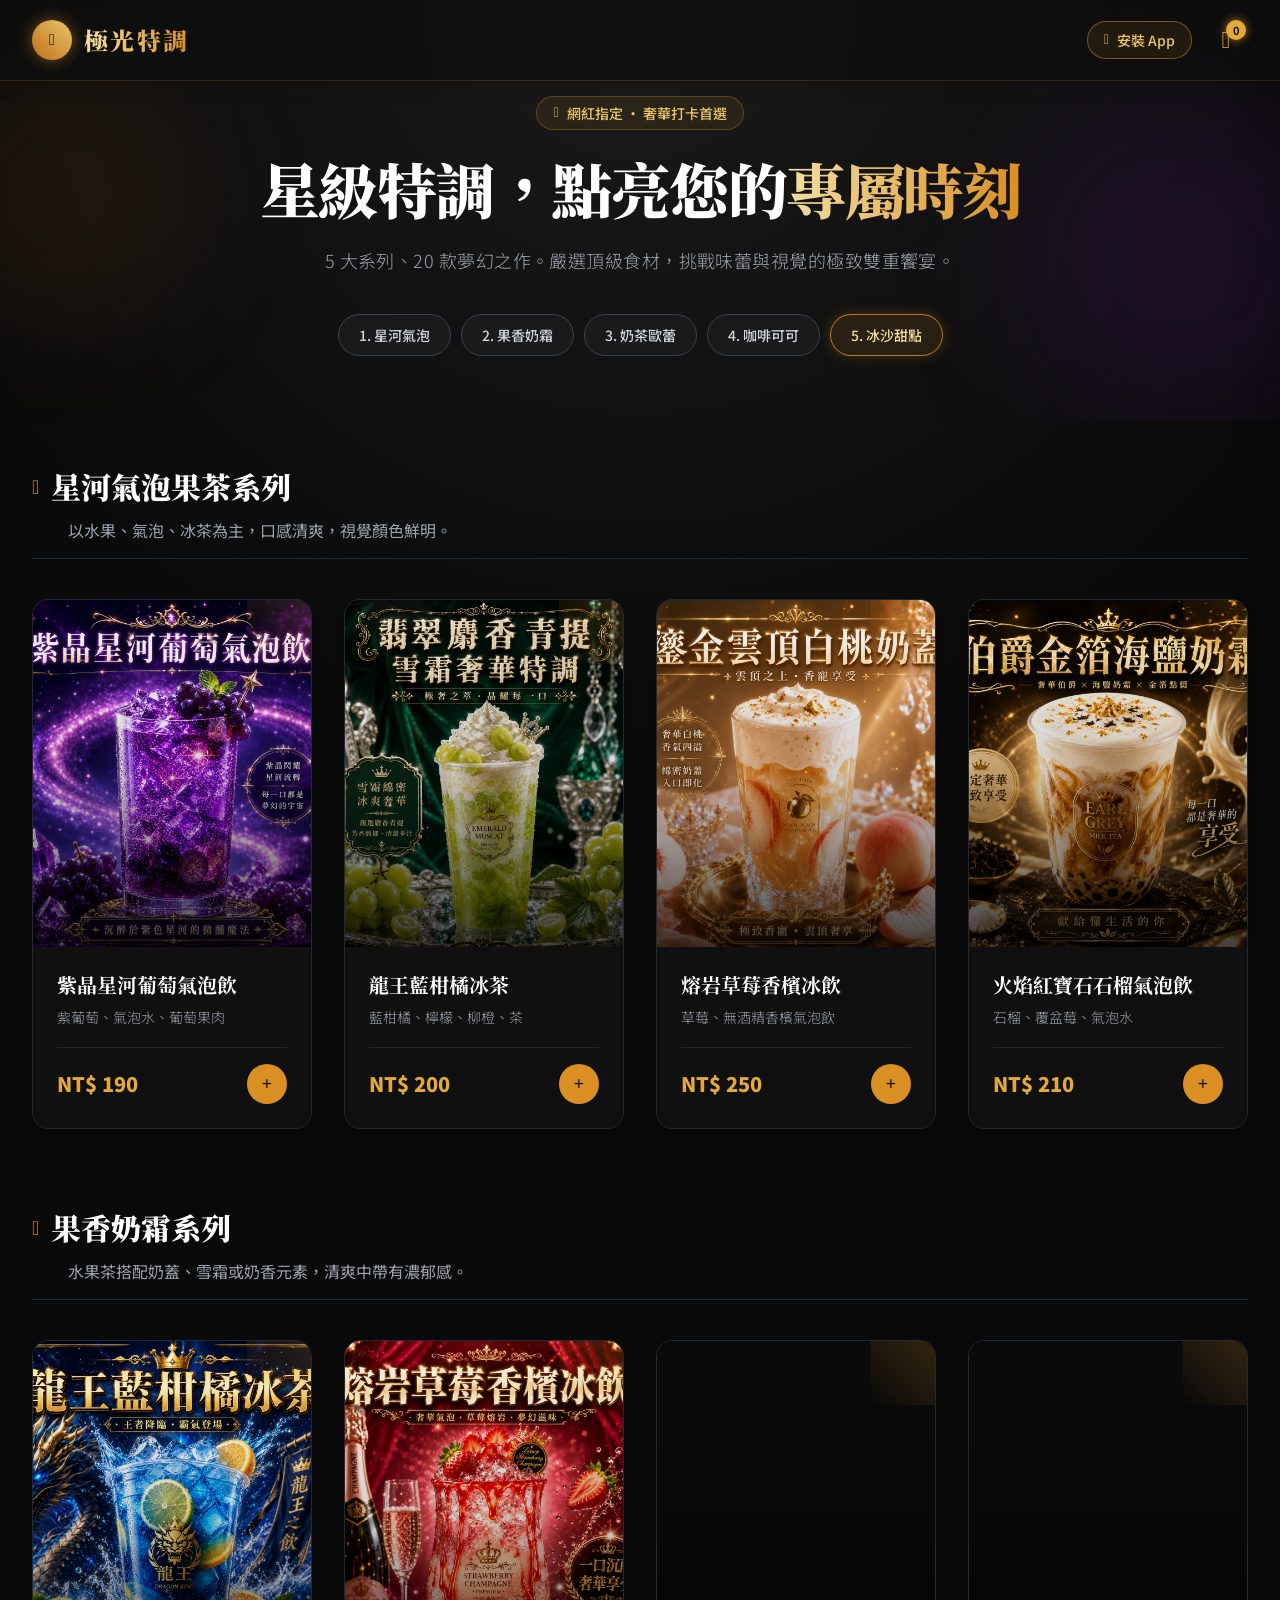
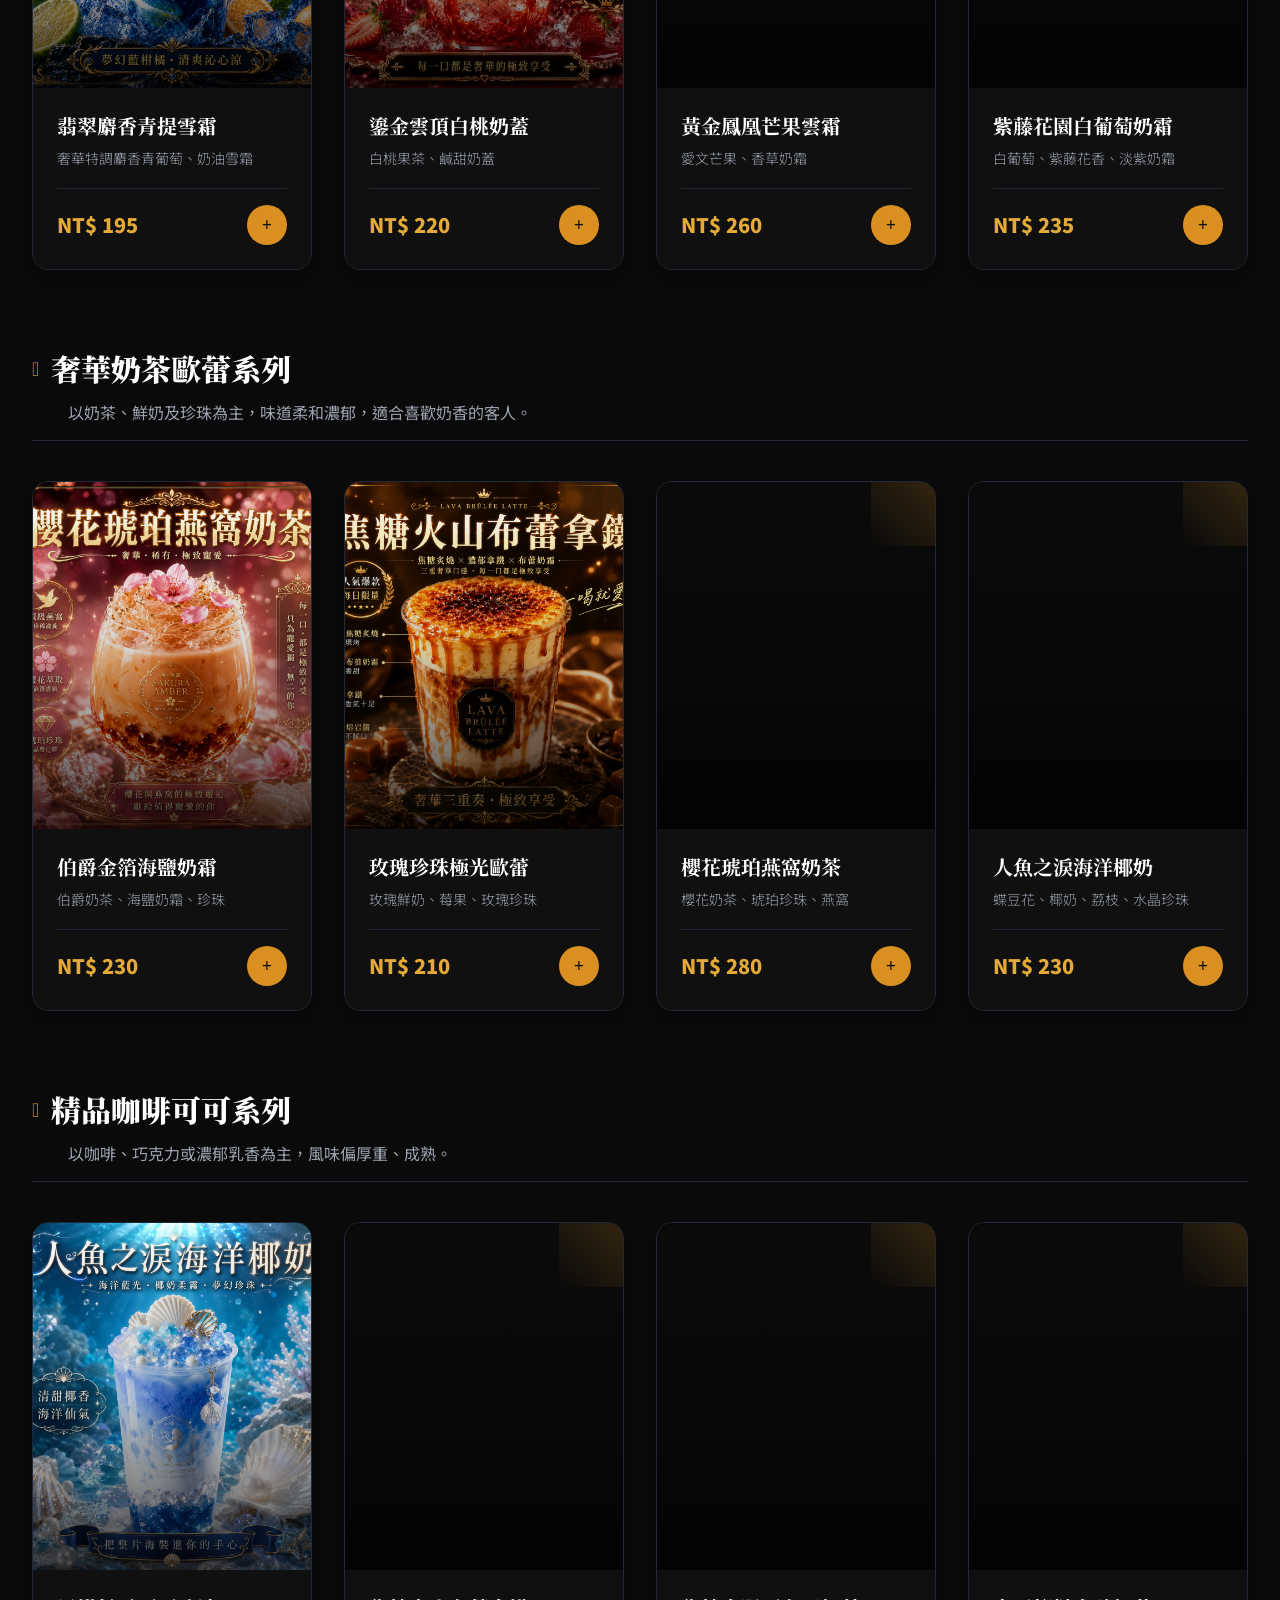
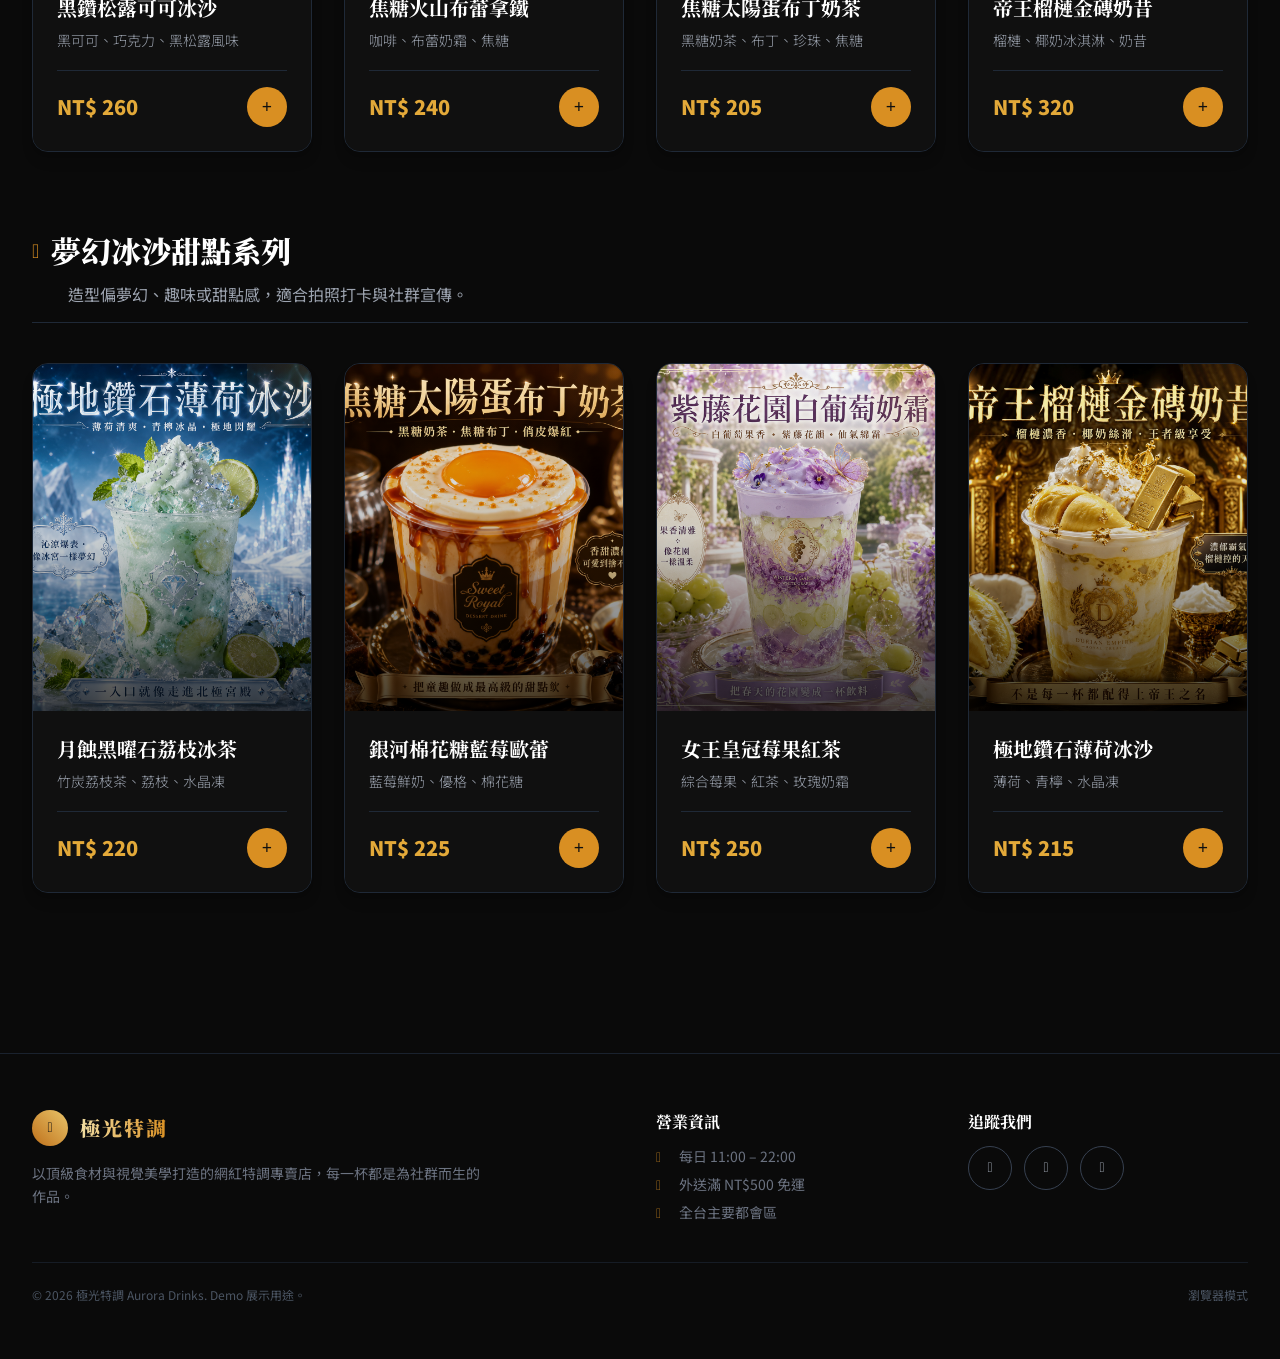
==== commit 4943e9a4: "Update index.html" ====
--- a/index.html
+++ b/index.html
@@ -1,5 +1,13 @@
 <!DOCTYPE html>
 <html lang="zh-Hant-TW">
+    <style>
+    /* 保留 PWA 功能，但不顯示離線與版本更新提示 */
+    #banner-slot,
+    #offline-banner,
+    #update-banner {
+        display: none !important;
+    }
+</style>
 <head>
     <meta charset="UTF-8">
     <meta name="viewport" content="width=device-width, initial-scale=1.0, viewport-fit=cover">
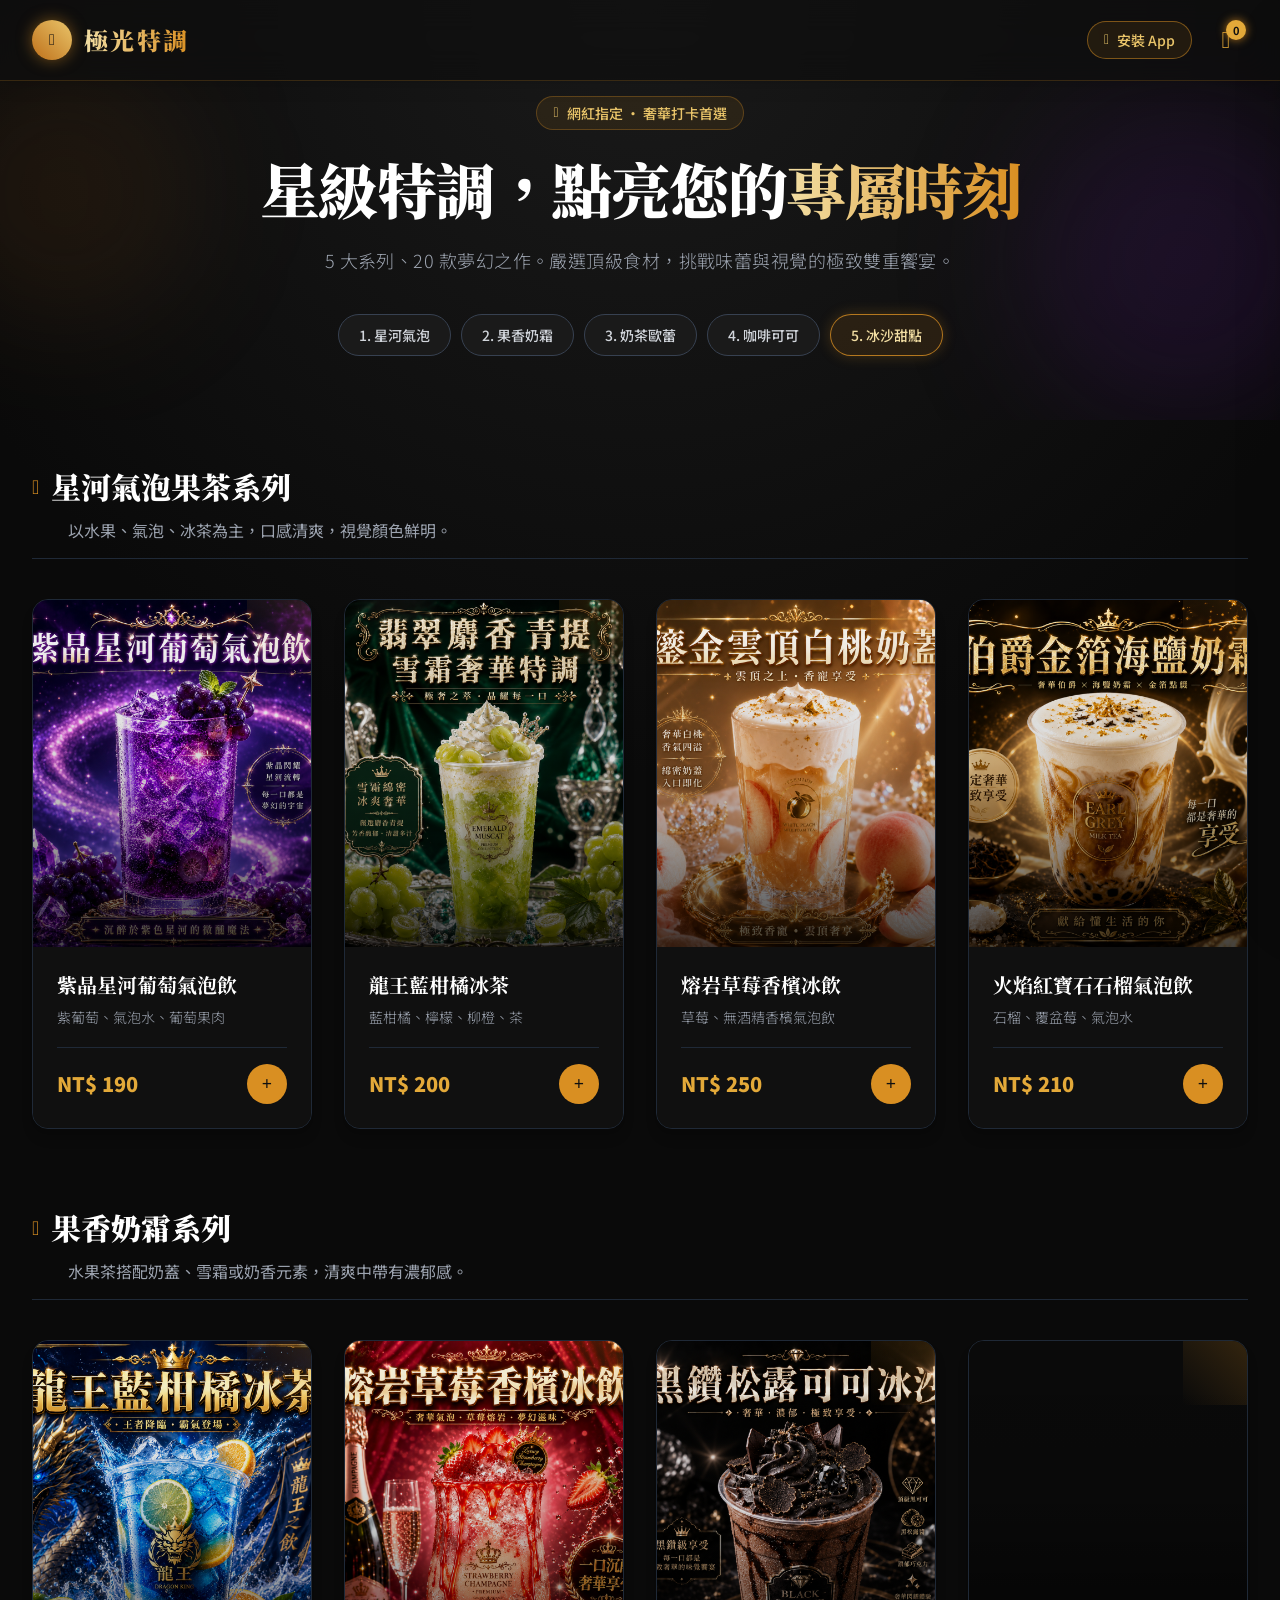
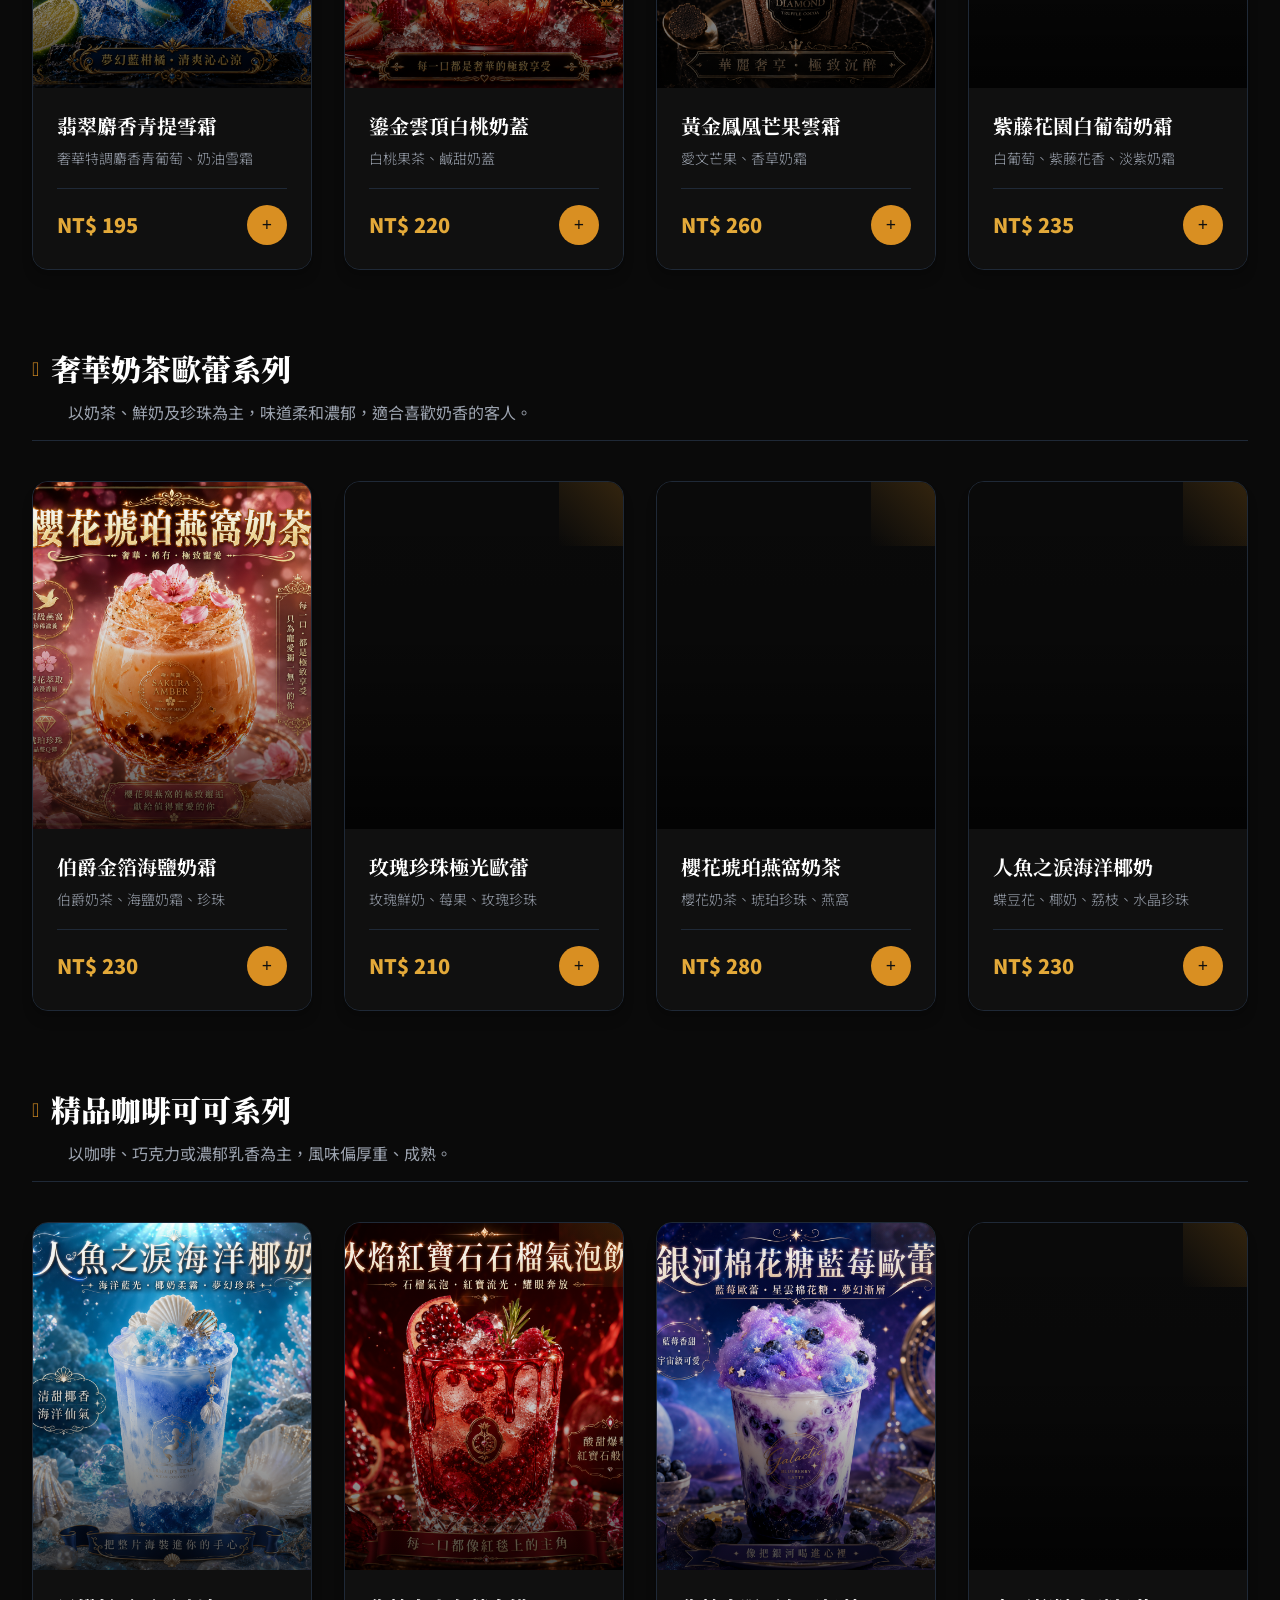
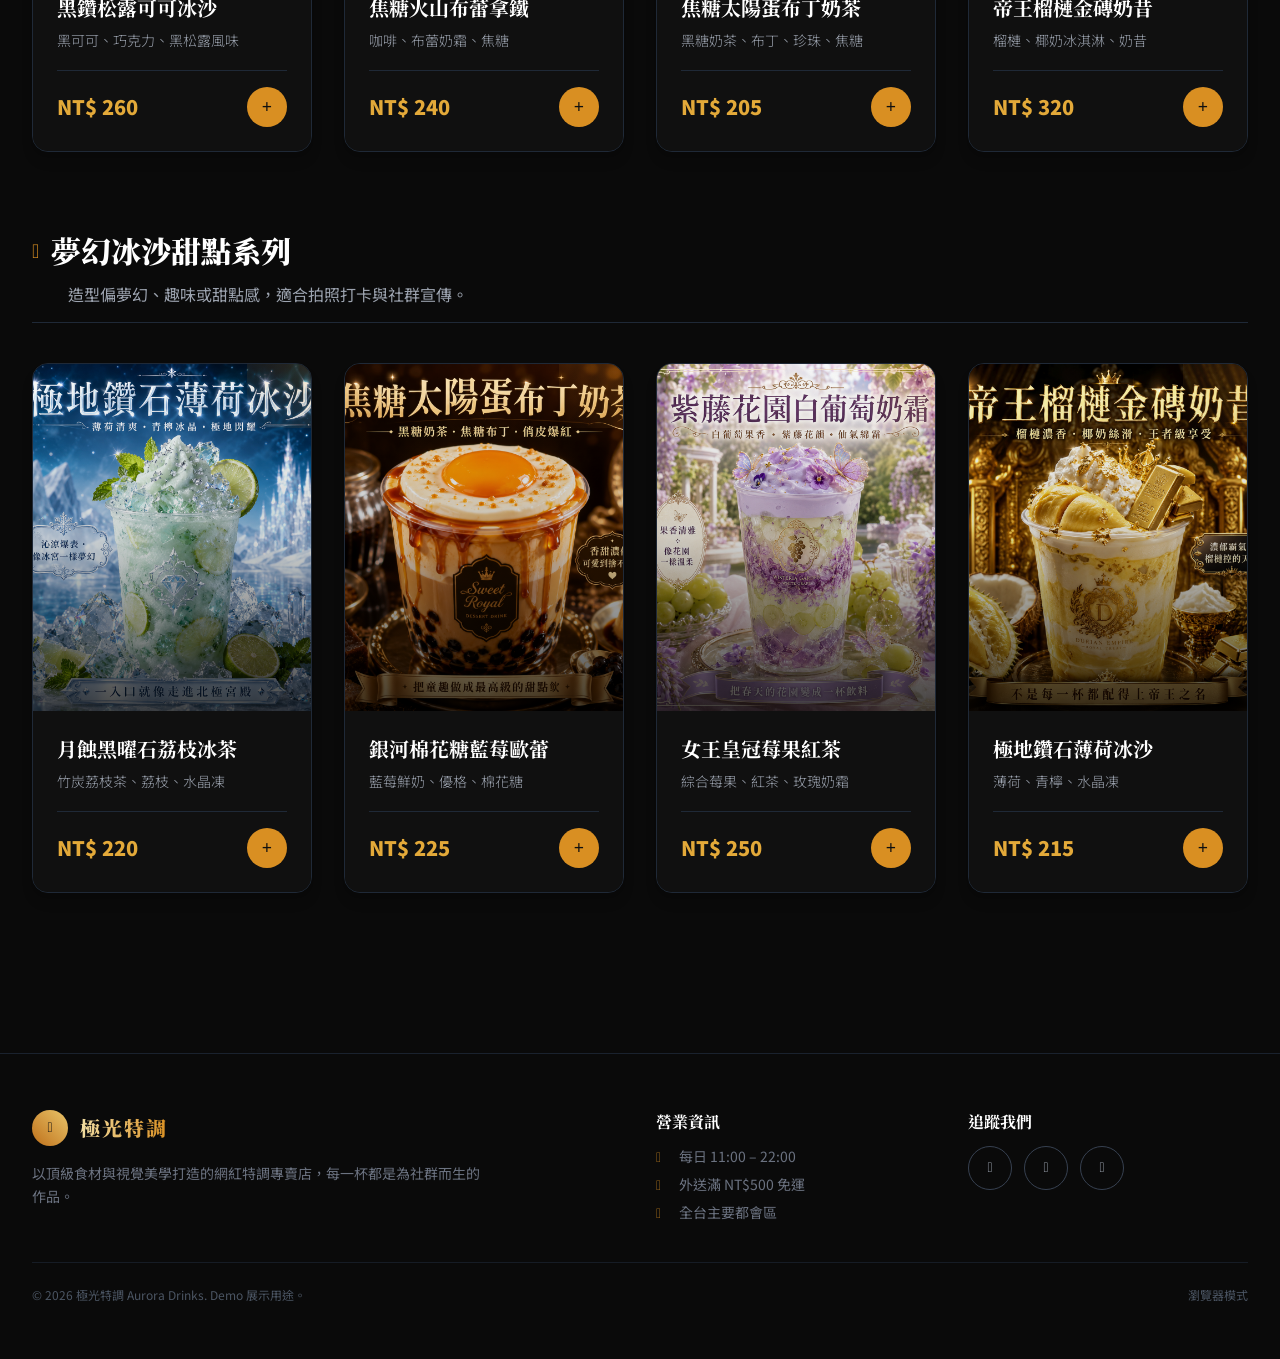
==== commit ae84e859: "Update index.html" ====
--- a/index.html
+++ b/index.html
@@ -8,6 +8,9 @@
         display: none !important;
     }
 </style>
+    <script src="./js/product-image-map.js"></script>
+<script src="./js/app.js"></script>
+<script src="./js/pwa.js"></script>
 <head>
     <meta charset="UTF-8">
     <meta name="viewport" content="width=device-width, initial-scale=1.0, viewport-fit=cover">
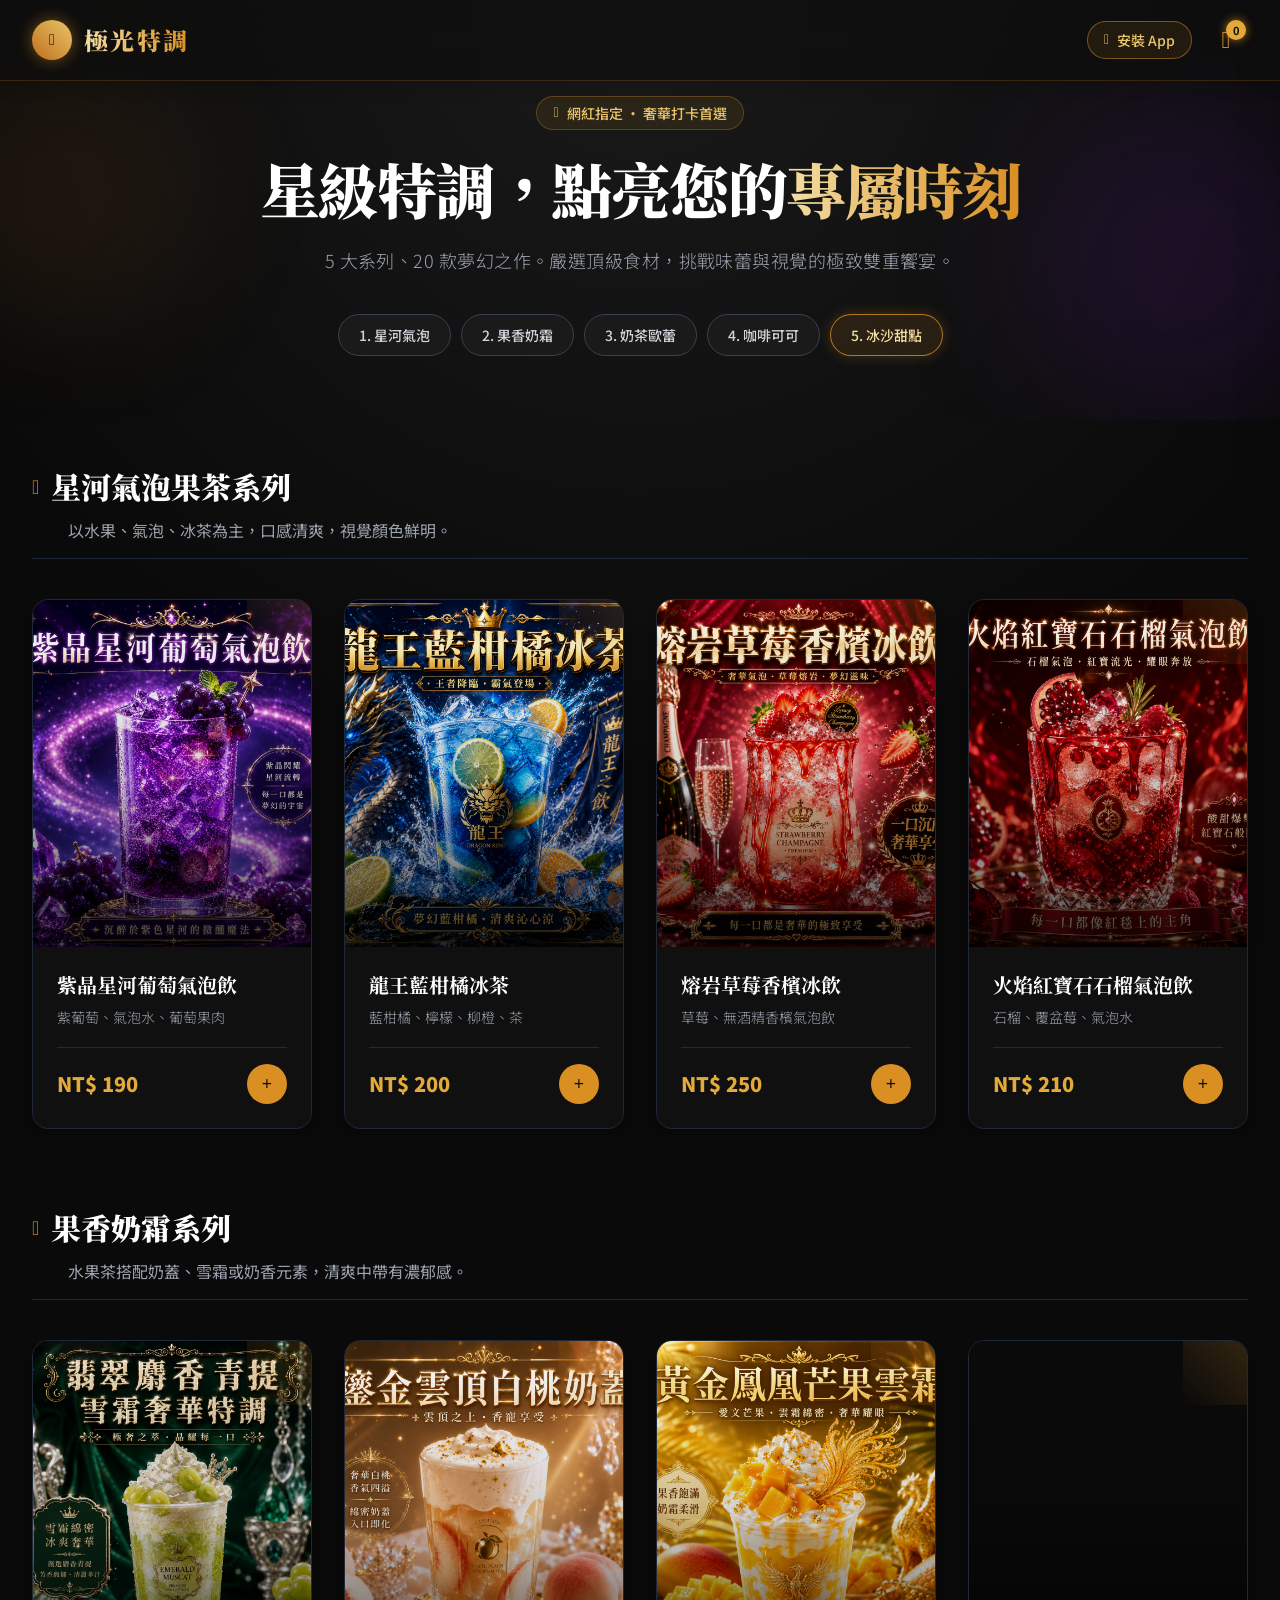
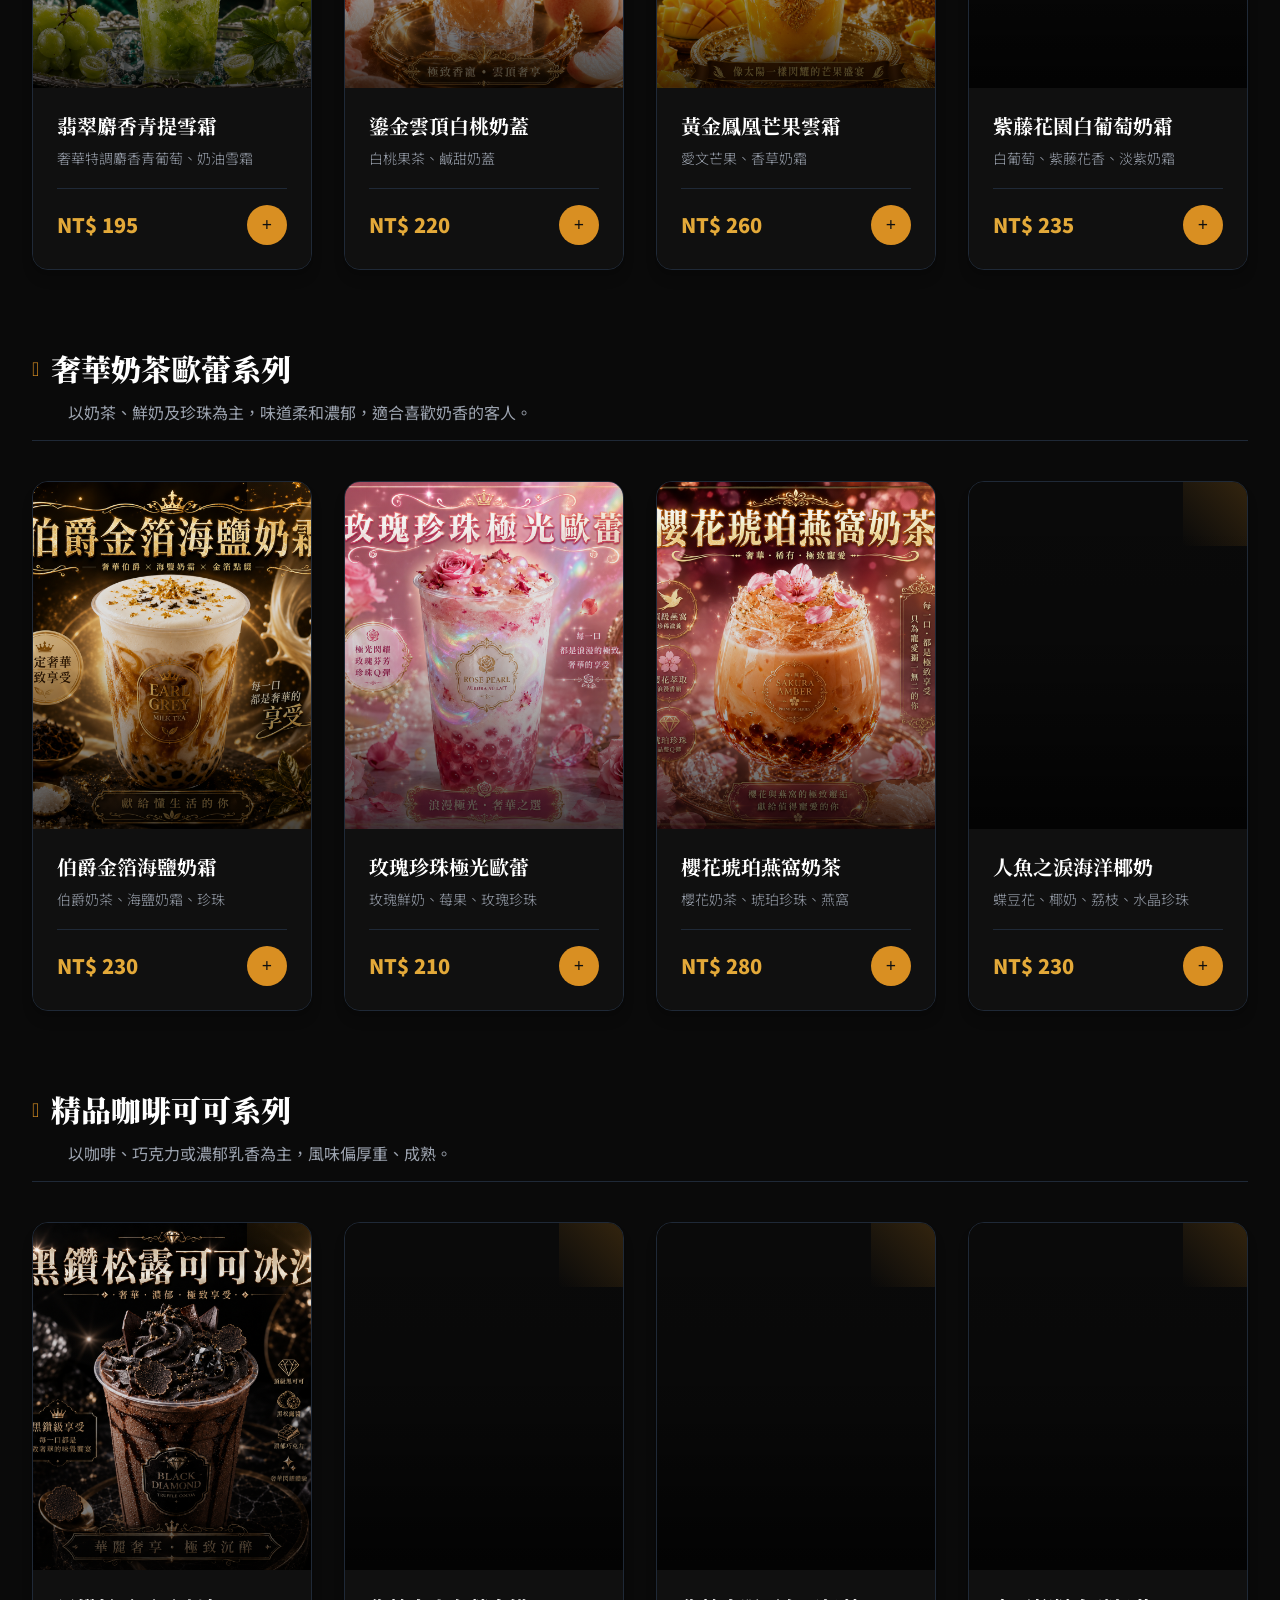
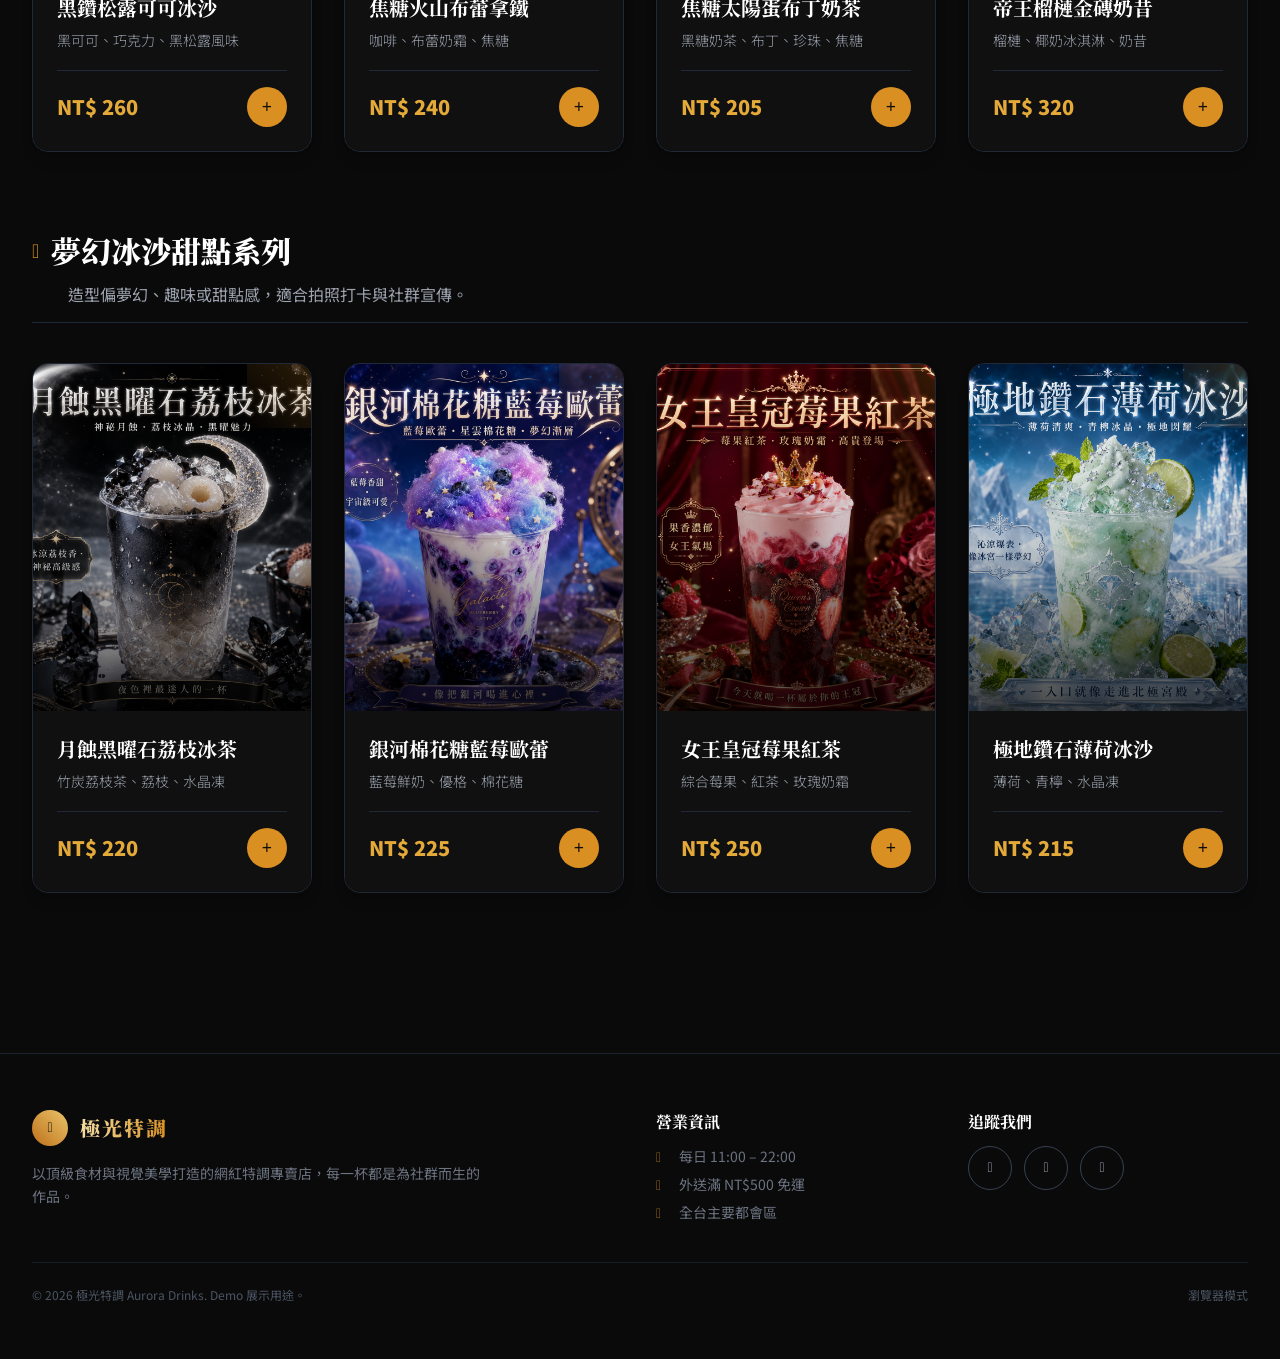
==== commit d0535822: "Update index.html" ====
--- a/index.html
+++ b/index.html
@@ -309,7 +309,7 @@
                 </div>
                 <button onclick="nextCheckoutStep()" type="button"
                         class="w-full bg-gold-500 text-dark-900 font-bold py-4 rounded-xl mt-7 hover:bg-gold-400 transition-colors shadow-[0_0_15px_rgba(217,143,34,0.3)] text-base sm:text-lg">
-                    下一步：付款方式
+                    下一步：匯款資料
                 </button>
             </div>
 
@@ -317,22 +317,21 @@
             <div id="checkout-step-2" class="hidden">
                 <div class="space-y-5">
                     <div>
-                        <span class="block text-sm font-medium text-gray-400 mb-3">選擇尊榮付款方式</span>
-                        <div class="grid grid-cols-2 gap-3 sm:gap-4">
-                            <label id="pay-cc" onclick="selectPayment('信用卡')"
-                                   class="border-2 border-gold-500 bg-gold-900/20 rounded-xl p-4 flex flex-col items-center justify-center cursor-pointer relative transition-all">
-                                <input type="radio" name="payment" class="absolute opacity-0" checked>
-                                <i class="fa-regular fa-credit-card text-2xl sm:text-3xl text-gold-400 mb-2"></i>
-                                <span class="text-sm font-bold text-white">信用卡</span>
-                                <span class="absolute top-2 right-2 text-gold-500 text-sm check-icon"><i class="fa-solid fa-circle-check"></i></span>
-                            </label>
-                            <label id="pay-line" onclick="selectPayment('LINE Pay')"
-                                   class="border-2 border-gray-700 hover:border-gray-600 bg-dark-800 rounded-xl p-4 flex flex-col items-center justify-center cursor-pointer transition-all relative">
-                                <input type="radio" name="payment" class="absolute opacity-0">
-                                <i class="fa-brands fa-line text-2xl sm:text-3xl text-[#00B900] mb-2"></i>
-                                <span class="text-sm font-bold text-gray-300">LINE Pay</span>
-                            </label>
-                        </div>
+                        <label for="checkout-remittance-last5" class="block text-sm font-medium text-gray-400 mb-1.5">
+                            <i class="fa-solid fa-building-columns mr-1 text-gold-500"></i> 匯款帳號末五碼
+                        </label>
+                        <input id="checkout-remittance-last5"
+                               type="text"
+                               inputmode="numeric"
+                               pattern="[0-9]{5}"
+                               maxlength="5"
+                               autocomplete="off"
+                               placeholder="請輸入 5 位數字，例如 12345"
+                               aria-describedby="remittance-help"
+                               class="w-full px-4 py-3.5 border border-gray-700 rounded-xl focus:ring-2 focus:ring-gold-500 focus:border-gold-500 bg-dark-800 text-white tracking-[0.35em] text-center text-lg font-bold transition-colors">
+                        <p id="remittance-help" class="text-xs text-gray-500 mt-2 leading-relaxed">
+                            完成銀行匯款後，請輸入匯款帳號末五碼，方便核對款項。
+                        </p>
                     </div>
                     <div class="bg-dark-800 p-5 rounded-xl text-center border border-gray-700 relative overflow-hidden">
                         <div class="absolute top-0 right-0 w-16 h-16 bg-gold-500/10 rounded-bl-full"></div>
@@ -347,7 +346,7 @@
                     </button>
                     <button onclick="completePurchase()" type="button"
                             class="w-2/3 bg-gold-500 text-dark-900 font-bold py-3.5 rounded-xl shadow-[0_0_15px_rgba(217,143,34,0.4)] hover:shadow-[0_0_25px_rgba(217,143,34,0.6)] transition-all text-base sm:text-lg flex items-center justify-center gap-2">
-                        <i class="fa-solid fa-lock text-sm"></i> 確認付款
+                        <i class="fa-solid fa-paper-plane text-sm"></i> 送出訂單
                     </button>
                 </div>
             </div>
@@ -422,118 +421,7 @@
 
 <script src="./js/app.js"></script>
 
-<!-- 圖片路徑修正：商品依序讀取 picture/01.png、02.png、03.png… -->
-<script>
-(() => {
-  'use strict';
-
-  const PICTURE_DIR = './picture/';
-  const menu = document.getElementById('menu-container');
-  const productModal = document.getElementById('product-modal-content');
-  let activeProductIndex = null;
-
-  const picturePath = (index) =>
-    `${PICTURE_DIR}${String(index).padStart(2, '0')}.png`;
-
-  function setImageSource(img, index) {
-    if (!(img instanceof HTMLImageElement) || index < 1) return;
-
-    const path = picturePath(index);
-    img.dataset.pictureNumber = String(index);
-    img.src = path;
-
-    // 若原本使用 <picture><source>，同步覆蓋 srcset。
-    const picture = img.closest('picture');
-    if (picture) {
-      picture.querySelectorAll('source').forEach((source) => {
-        source.srcset = path;
-      });
-    }
-  }
-
-  function getMenuImages() {
-    if (!menu) return [];
-    return Array.from(menu.querySelectorAll('img')).filter((img) =>
-      !img.matches('[data-ignore-product-image], .icon, .logo')
-    );
-  }
-
-  function fixMenuImages() {
-    getMenuImages().forEach((img, index) => {
-      const number = index + 1;
-      if (img.dataset.pictureNumber !== String(number)) {
-        setImageSource(img, number);
-      }
-    });
-  }
-
-  function findClickedProductIndex(target) {
-    const images = getMenuImages();
-    let node = target instanceof Element ? target : target?.parentElement;
-
-    while (node && node !== menu) {
-      const img = node.matches?.('img') ? node : node.querySelector?.('img');
-      if (img) {
-        const index = images.indexOf(img);
-        if (index >= 0) return index + 1;
-      }
-      node = node.parentElement;
-    }
-    return null;
-  }
-
-  function fixModalImages() {
-    if (!productModal || !activeProductIndex) return;
-    productModal.querySelectorAll('img').forEach((img) => {
-      if (img.dataset.pictureNumber !== String(activeProductIndex)) {
-        setImageSource(img, activeProductIndex);
-      }
-    });
-  }
-
-  fixMenuImages();
-
-  document.addEventListener('DOMContentLoaded', () => {
-    fixMenuImages();
-    fixModalImages();
-  });
-
-  menu?.addEventListener('click', (event) => {
-    const index = findClickedProductIndex(event.target);
-    if (index) {
-      activeProductIndex = index;
-      requestAnimationFrame(fixModalImages);
-      setTimeout(fixModalImages, 0);
-    }
-  }, true);
-
-  const observer = new MutationObserver(() => {
-    fixMenuImages();
-    fixModalImages();
-  });
-
-  if (menu) observer.observe(menu, { childList: true, subtree: true });
-  if (productModal) observer.observe(productModal, { childList: true, subtree: true });
-
-  document.addEventListener('error', (event) => {
-    const img = event.target;
-    if (!(img instanceof HTMLImageElement)) return;
-
-    const menuImages = getMenuImages();
-    const menuIndex = menuImages.indexOf(img);
-    const index = menuIndex >= 0
-      ? menuIndex + 1
-      : productModal?.contains(img)
-        ? activeProductIndex
-        : null;
-
-    if (index) {
-      const expected = picturePath(index);
-      console.error(`找不到商品圖片：${expected}`);
-    }
-  }, true);
-})();
-</script>
+<!-- 商品圖片由 ./js/app.js 的商品資料決定，避免名稱與圖片因畫面排序而錯位 -->
 
 <script src="./js/pwa.js"></script>
 </body>
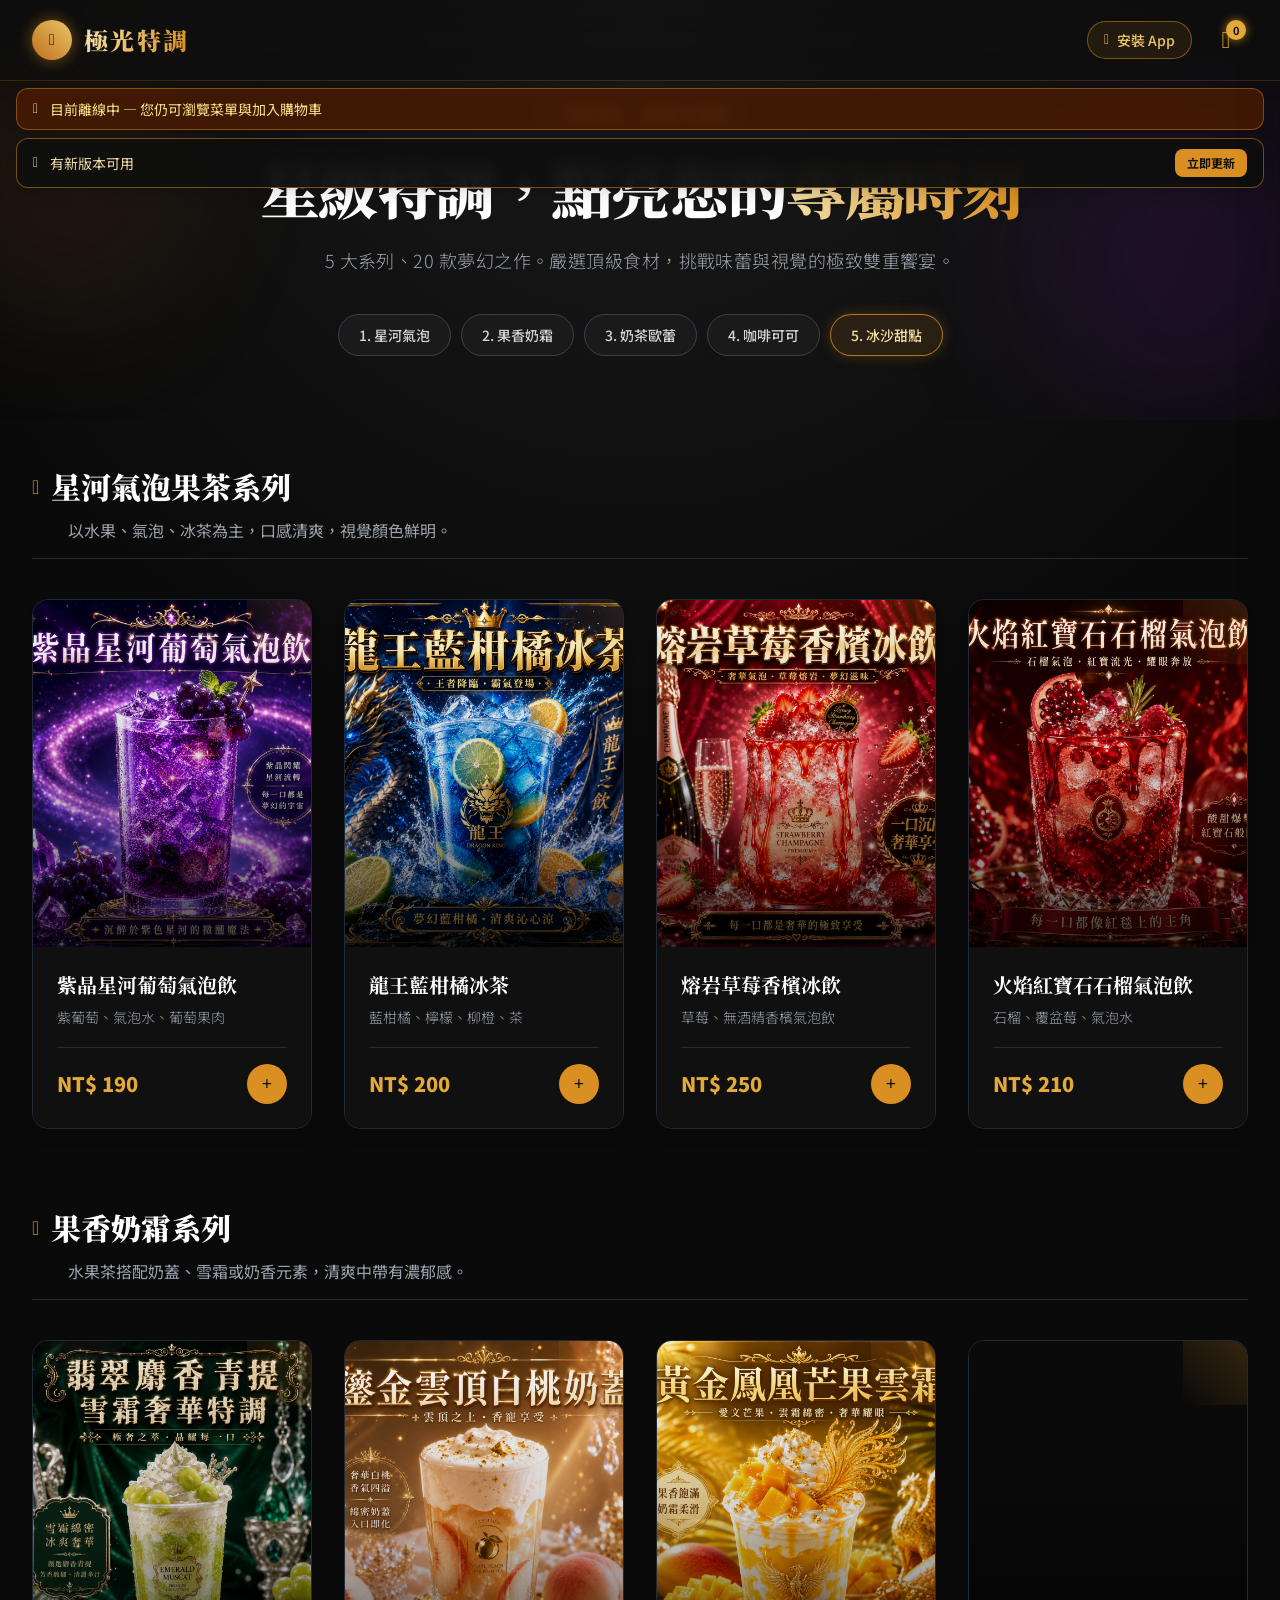
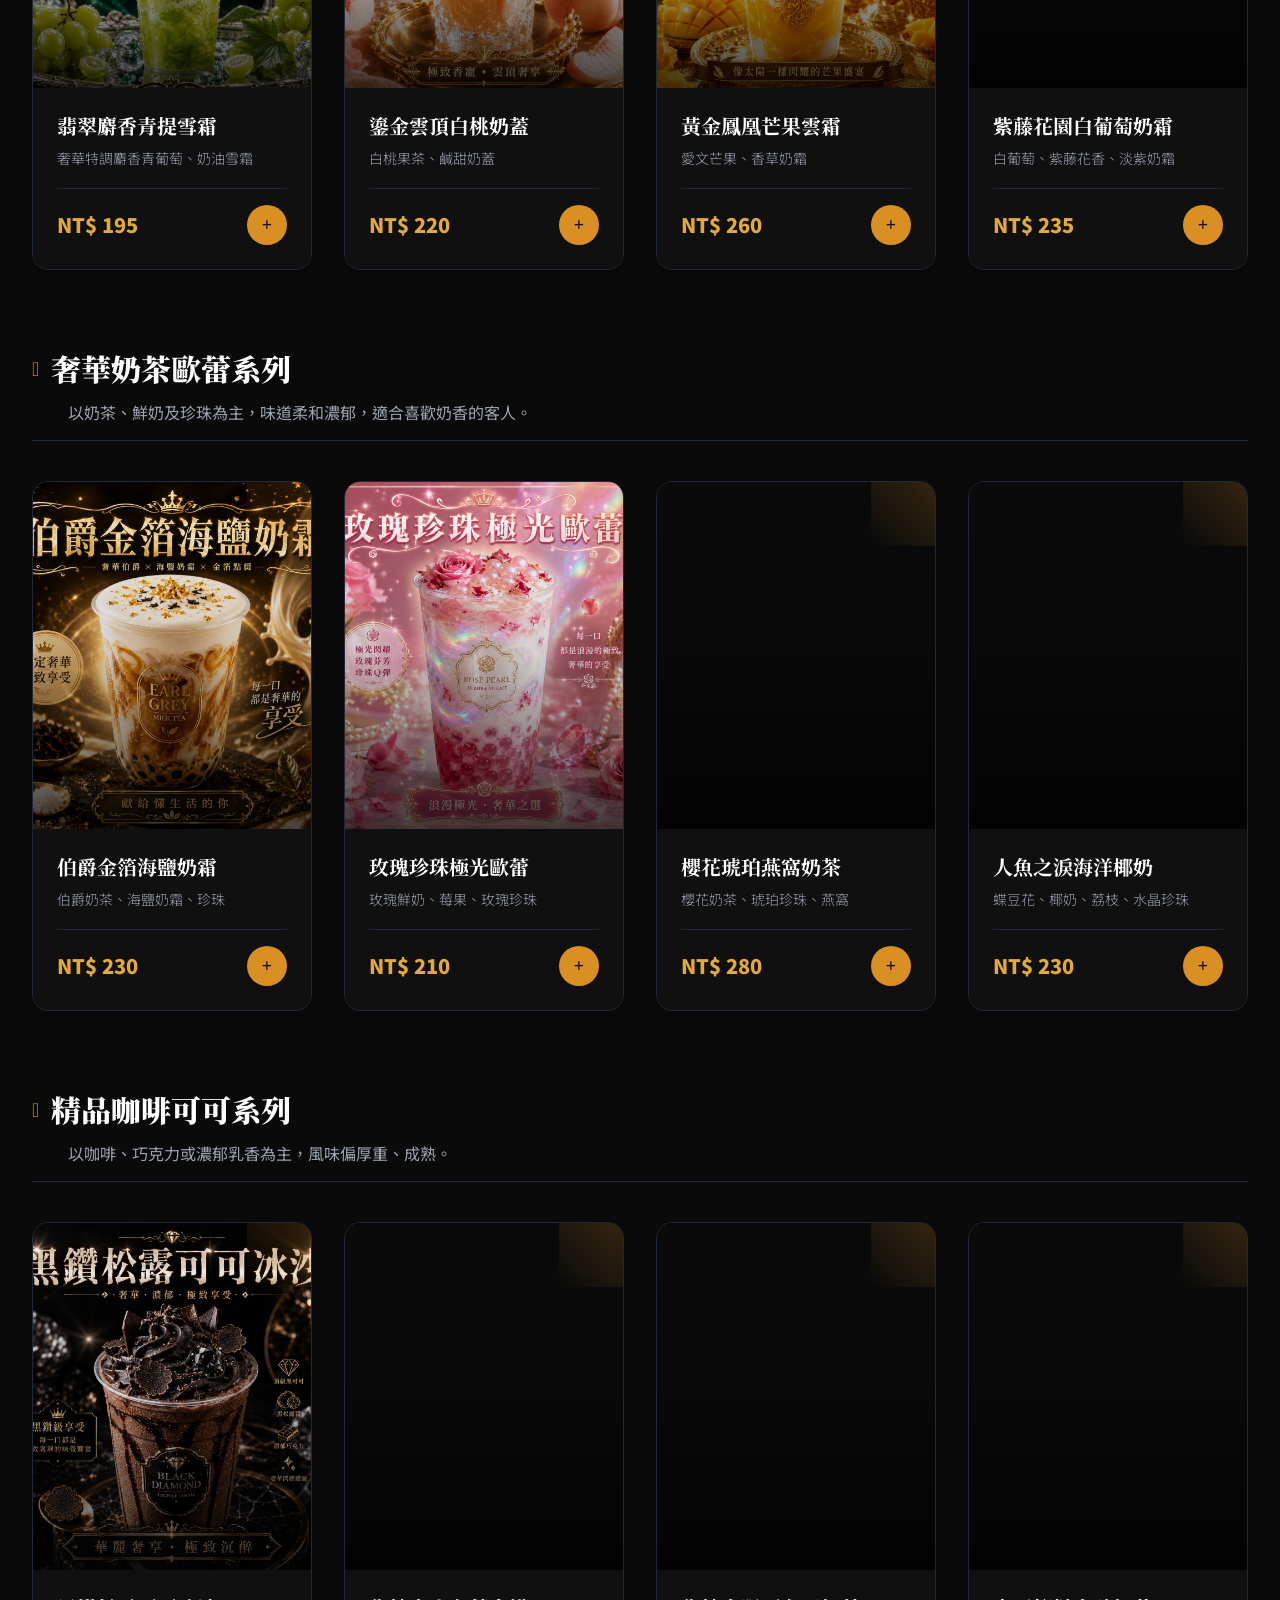
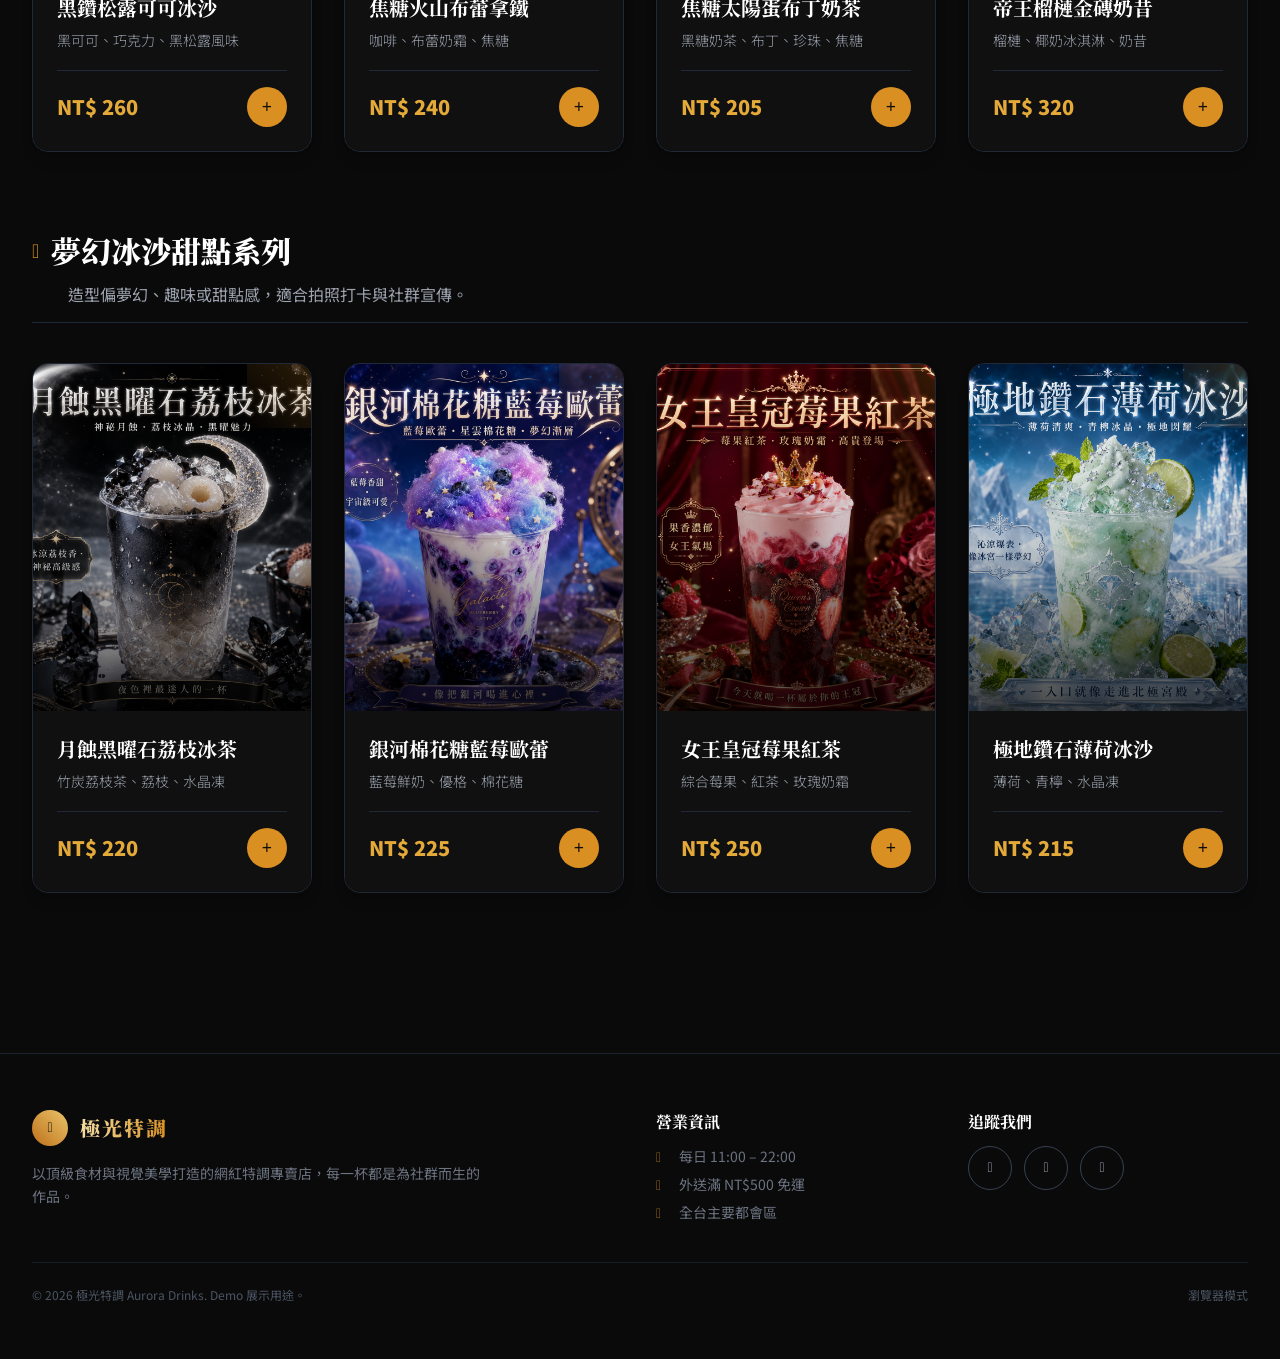
==== commit 4c54ee0d: "Add files via upload" ====
--- a/index.html
+++ b/index.html
@@ -1,16 +1,5 @@
 <!DOCTYPE html>
 <html lang="zh-Hant-TW">
-    <style>
-    /* 保留 PWA 功能，但不顯示離線與版本更新提示 */
-    #banner-slot,
-    #offline-banner,
-    #update-banner {
-        display: none !important;
-    }
-</style>
-    <script src="./js/product-image-map.js"></script>
-<script src="./js/app.js"></script>
-<script src="./js/pwa.js"></script>
 <head>
     <meta charset="UTF-8">
     <meta name="viewport" content="width=device-width, initial-scale=1.0, viewport-fit=cover">
@@ -425,4 +414,4 @@
 
 <script src="./js/pwa.js"></script>
 </body>
-</html>
+</html>
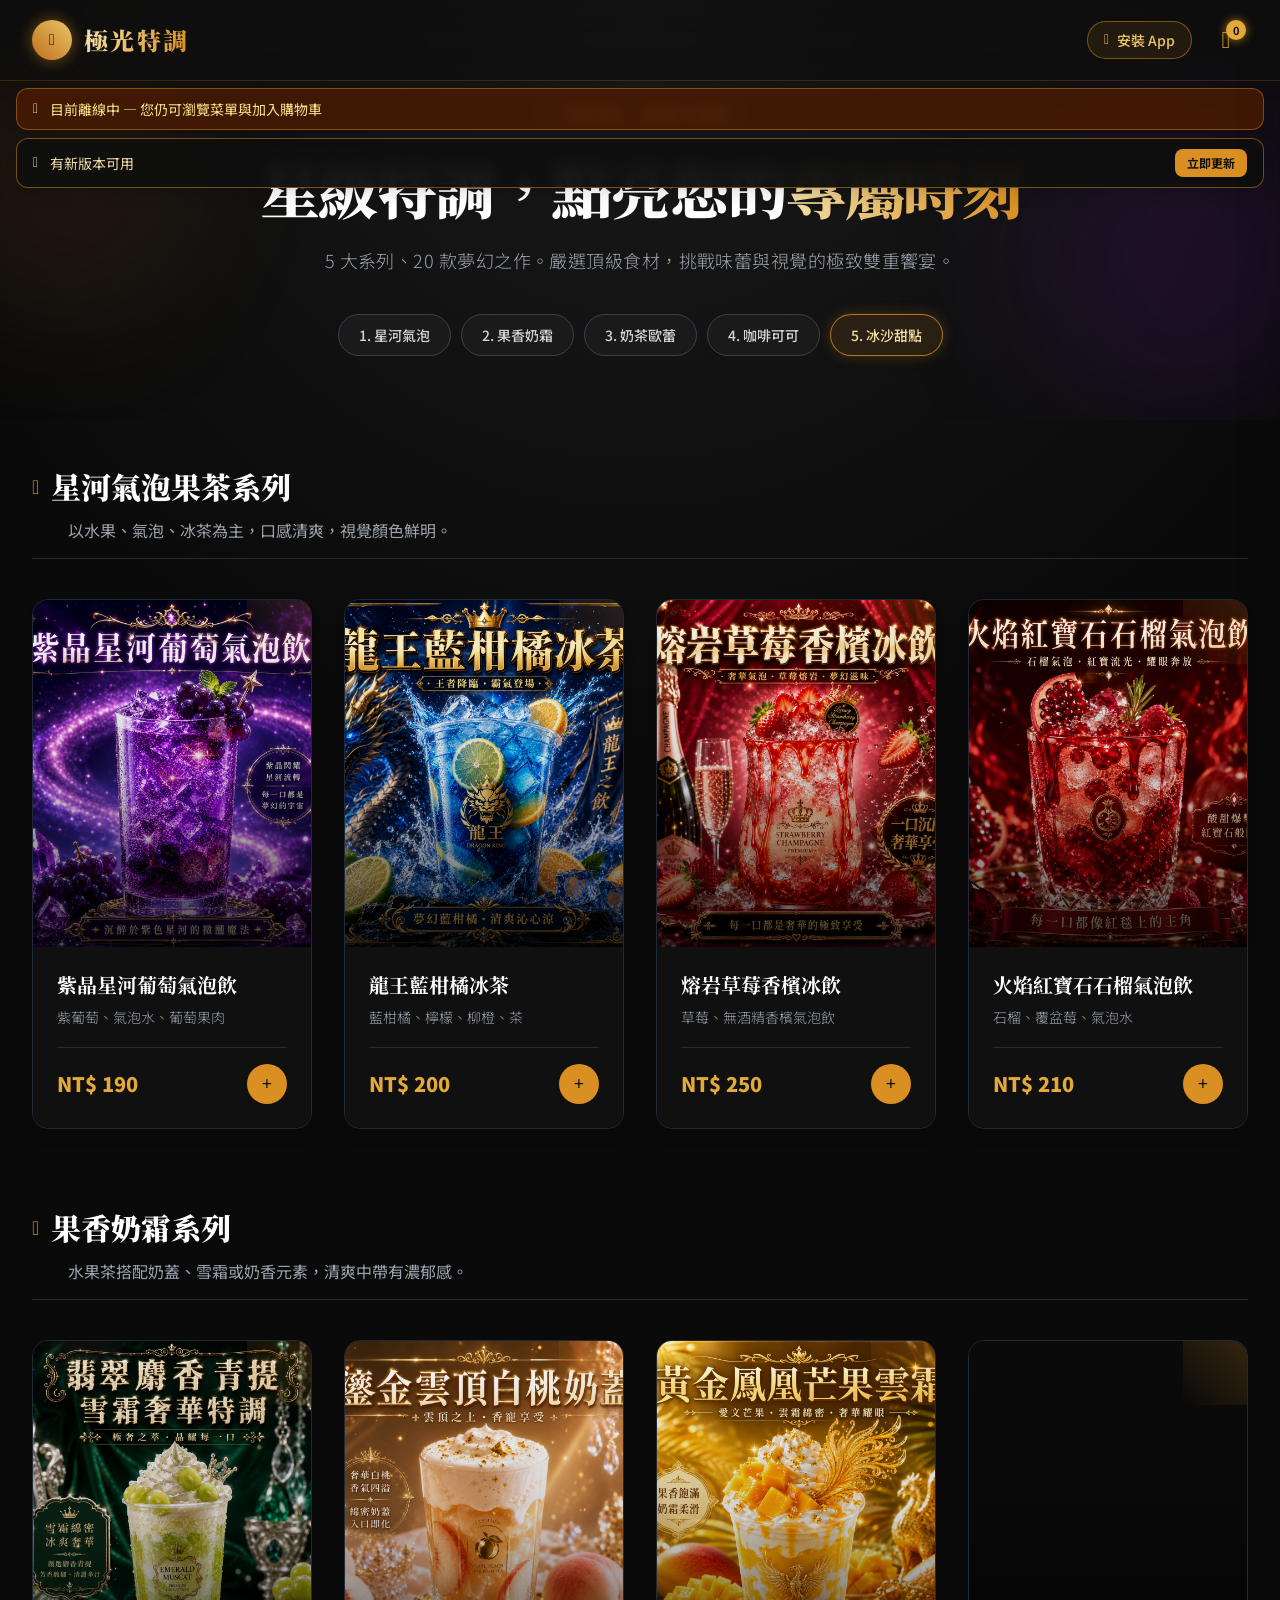
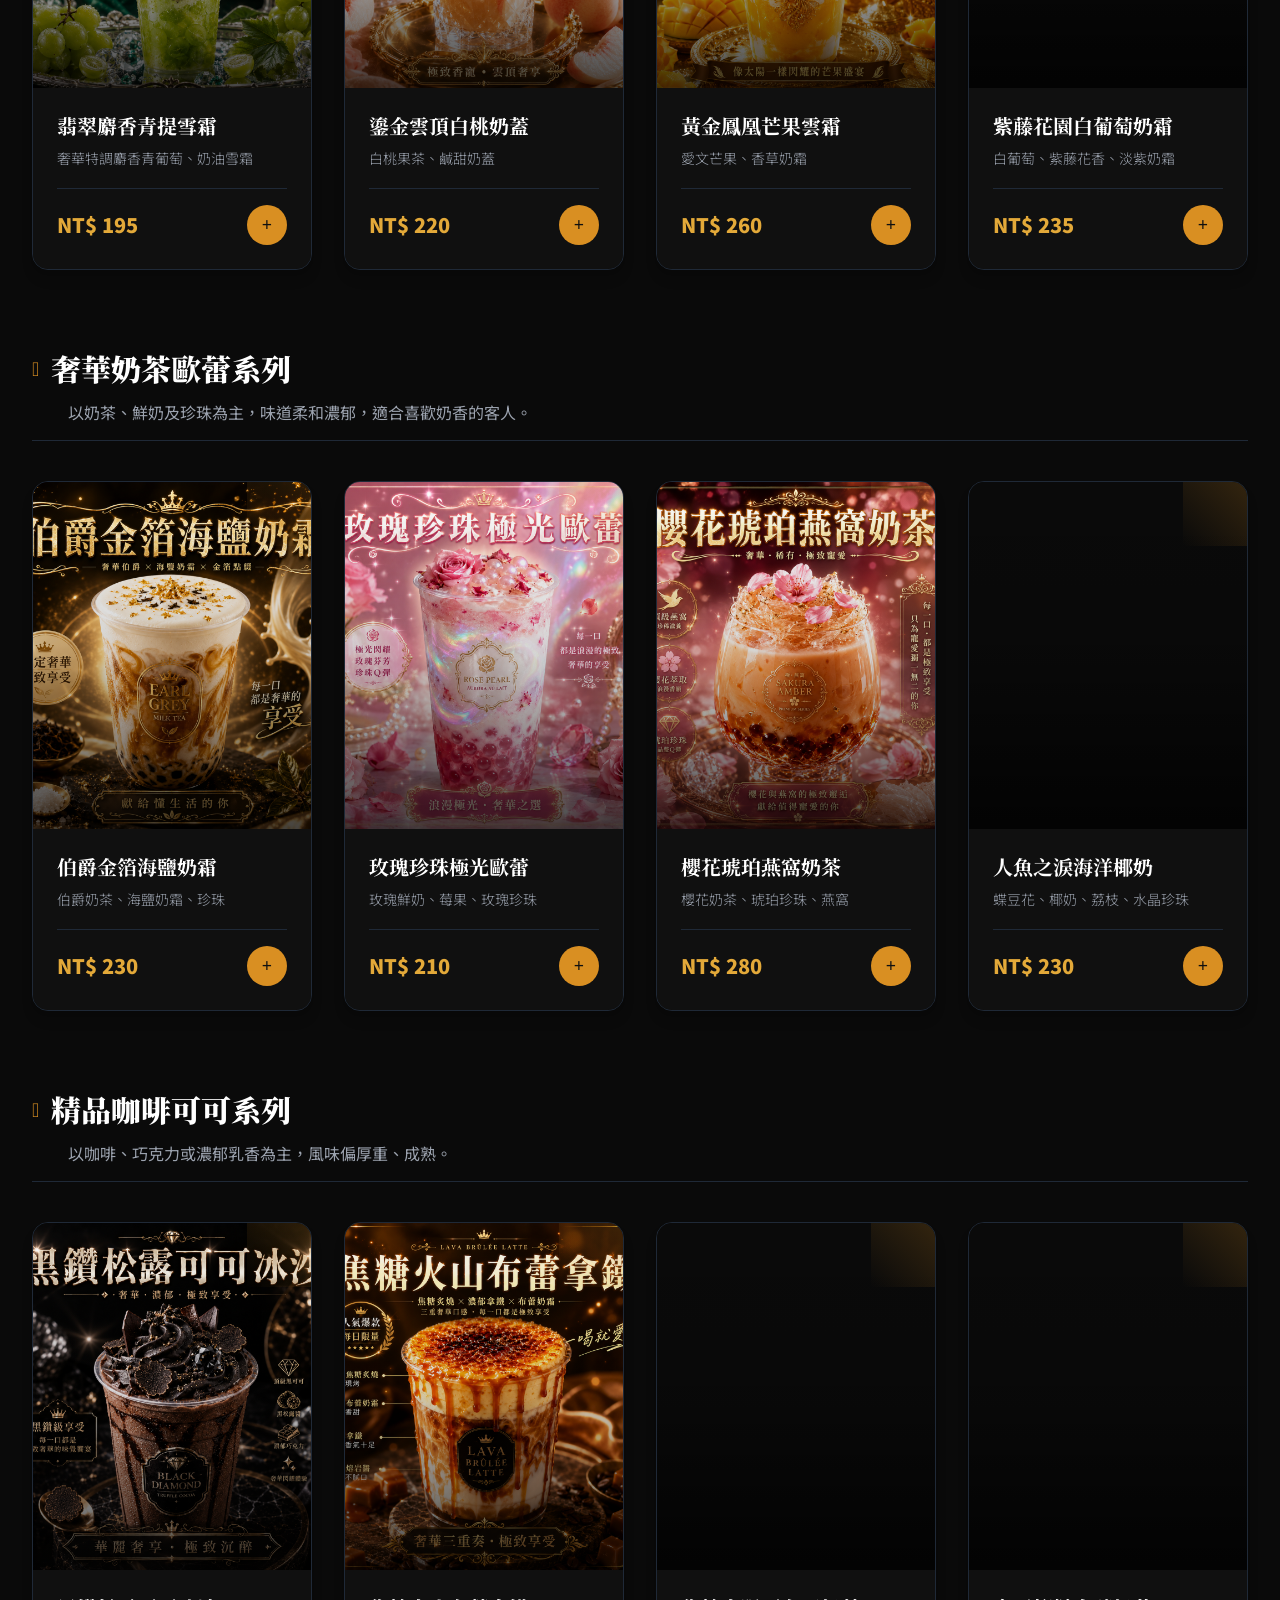
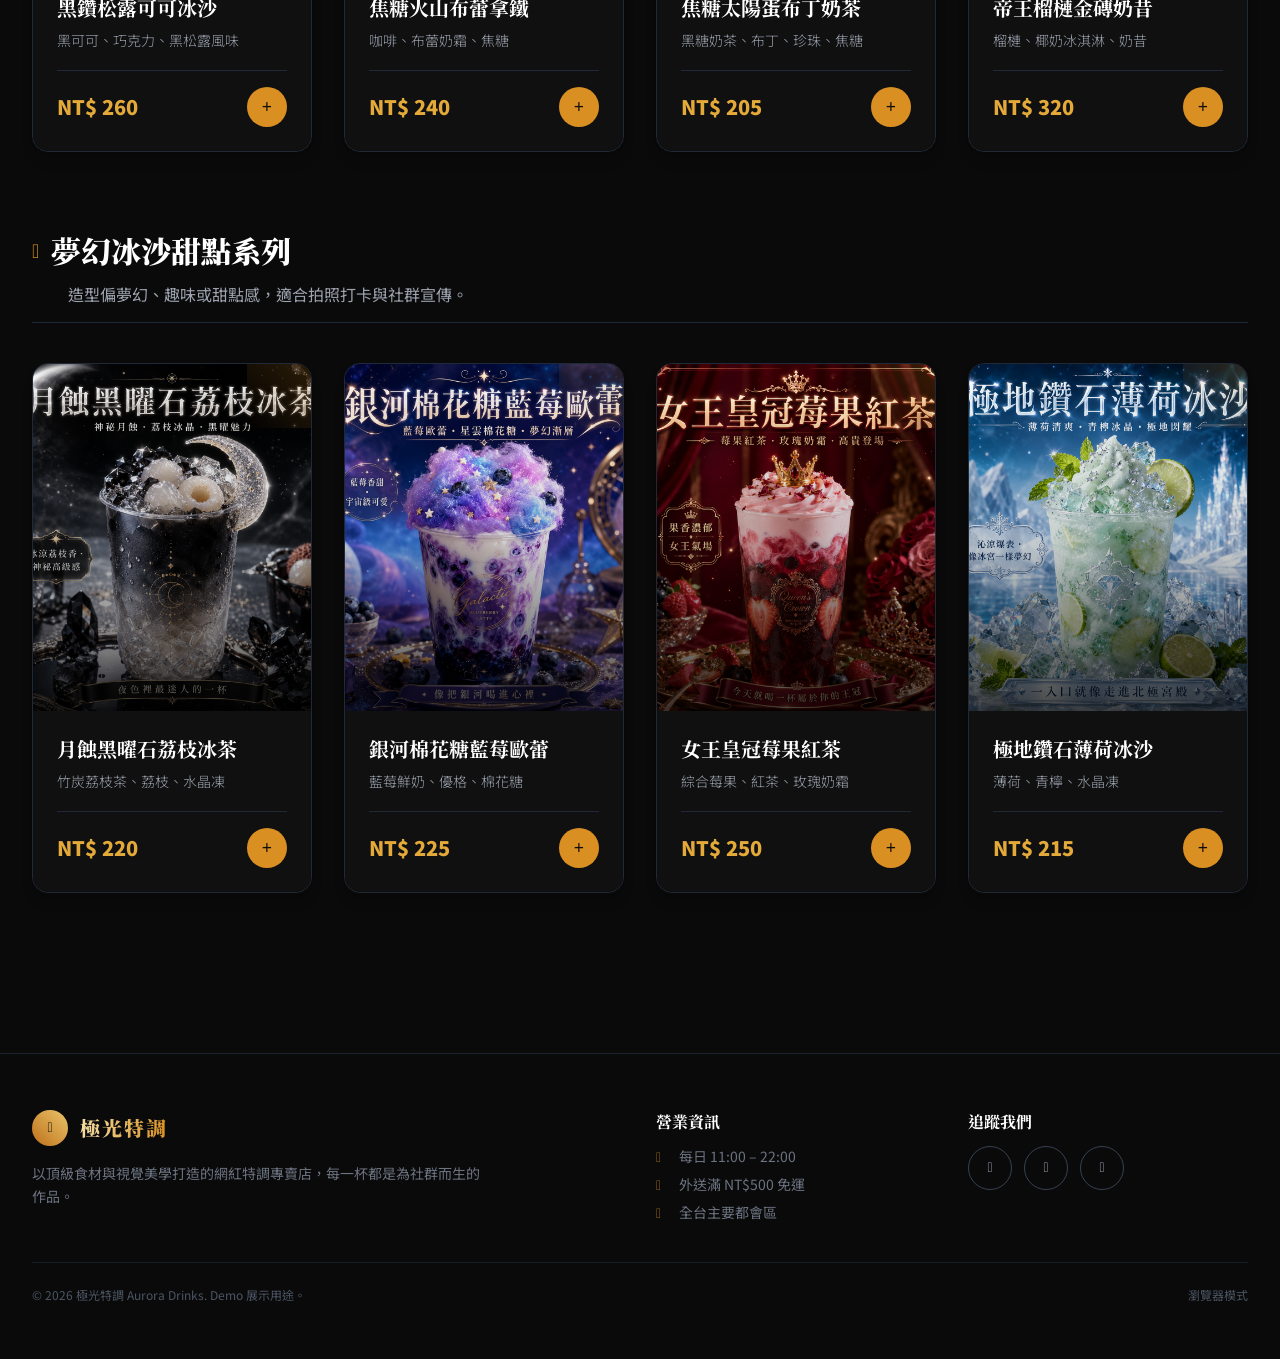
==== commit 0add1637: "Add files via upload" ====
--- a/index.html
+++ b/index.html
@@ -4,6 +4,7 @@
     <meta charset="UTF-8">
     <meta name="viewport" content="width=device-width, initial-scale=1.0, viewport-fit=cover">
     <title>極光特調 | 頂級網紅飲品專賣</title>
+    <!-- BUILD: remittance-last5-single-file-20260801 -->
 
     <!-- SEO -->
     <meta name="description" content="極光特調 Aurora Drinks — 5 大系列、20 款夢幻網紅特調。嚴選頂級食材，挑戰味蕾與視覺的極致雙重饗宴，線上點單極速外送。">
@@ -404,14 +405,900 @@
 <div id="toast-container" aria-live="polite"
      class="fixed bottom-24 md:bottom-6 left-4 right-4 md:left-auto md:right-6 md:max-w-sm z-[80] flex flex-col gap-2 pointer-events-none"></div>
 
-<!-- Supabase：先讀設定，再載入包裝模組（函式庫本身有設定才會延遲載入） -->
-<script src="./js/supabase-config.js"></script>
-<script src="./js/supabase.js"></script>
-
-<script src="./js/app.js"></script>
-
-<!-- 商品圖片由 ./js/app.js 的商品資料決定，避免名稱與圖片因畫面排序而錯位 -->
-
-<script src="./js/pwa.js"></script>
+<!-- 單檔替換版：保留既有 Supabase 設定檔，其餘訂單邏輯已內嵌 -->
+<script src="./js/supabase-config.js?v=20260801-remittance"></script>
+
+<script id="aurora-supabase-inline">
+/* ============================================================
+   Aurora Drinks — Supabase 訂單寫入模組
+   對應 orders 欄位：customer_name、customer_phone、customer_address、
+   remittance_last5、items、total_amount、status、created_at
+   ============================================================ */
+'use strict';
+
+(() => {
+  let clientPromise = null;
+
+  function getConfig() {
+    const config = window.AURORA_SUPABASE || window.SUPABASE_CONFIG || {};
+    const url = config.url || config.supabaseUrl ||
+      (typeof SUPABASE_URL !== 'undefined' ? SUPABASE_URL : window.SUPABASE_URL);
+    const anonKey = config.anonKey || config.key || config.supabaseAnonKey ||
+      (typeof SUPABASE_ANON_KEY !== 'undefined' ? SUPABASE_ANON_KEY : window.SUPABASE_ANON_KEY);
+    return { url, anonKey };
+  }
+
+  function isPlaceholder(value) {
+    return !value || /YOUR_|請填入|REPLACE|example/i.test(String(value));
+  }
+
+  function isConfigured() {
+    const { url, anonKey } = getConfig();
+    return !isPlaceholder(url) && !isPlaceholder(anonKey);
+  }
+
+  function loadSupabaseLibrary() {
+    if (window.supabase?.createClient) return Promise.resolve(window.supabase);
+    return new Promise((resolve, reject) => {
+      const existing = document.querySelector('script[data-aurora-supabase]');
+      if (existing) {
+        existing.addEventListener('load', () => resolve(window.supabase), { once: true });
+        existing.addEventListener('error', reject, { once: true });
+        return;
+      }
+      const script = document.createElement('script');
+      script.src = 'https://cdn.jsdelivr.net/npm/@supabase/supabase-js@2';
+      script.async = true;
+      script.dataset.auroraSupabase = 'true';
+      script.onload = () => resolve(window.supabase);
+      script.onerror = () => reject(new Error('Supabase 函式庫載入失敗'));
+      document.head.appendChild(script);
+    });
+  }
+
+  async function getClient() {
+    if (!isConfigured()) return null;
+    if (clientPromise) return clientPromise;
+    clientPromise = (async () => {
+      const lib = await loadSupabaseLibrary();
+      if (!lib?.createClient) throw new Error('找不到 Supabase createClient');
+      const { url, anonKey } = getConfig();
+      return lib.createClient(url, anonKey, {
+        auth: { persistSession: false, autoRefreshToken: false }
+      });
+    })().catch(error => {
+      clientPromise = null;
+      throw error;
+    });
+    return clientPromise;
+  }
+
+  function toRow(order) {
+    const last5 = String(order.remittance_last5 || order.remittanceLast5 || '').trim();
+    if (!/^\d{5}$/.test(last5)) throw new Error('匯款末五碼必須是 5 位數字');
+    return {
+      customer_name: String(order.name || '').trim(),
+      customer_phone: String(order.phone || '').trim(),
+      customer_address: String(order.address || '').trim(),
+      remittance_last5: last5,
+      items: Array.isArray(order.items) ? order.items : [],
+      total_amount: Number.isFinite(Number(order.total)) ? Math.round(Number(order.total)) : 0,
+      status: 'pending',
+      created_at: order.createdAt || new Date().toISOString()
+    };
+  }
+
+  async function save(order) {
+    try {
+      const client = await getClient();
+      if (!client) return false;
+      const { error } = await client.from('orders').insert(toRow(order));
+      if (error) throw error;
+      return true;
+    } catch (error) {
+      console.error('[Orders.save] 訂單寫入失敗：', error);
+      return false;
+    }
+  }
+
+  async function saveMany(orders) {
+    const sentIds = [];
+    for (const order of orders) {
+      if (await save(order)) sentIds.push(order.id);
+    }
+    return sentIds;
+  }
+
+  window.Orders = Object.freeze({ isConfigured, save, saveMany });
+})();
+
+</script>
+
+<script id="aurora-app-inline">
+/* ============================================================
+   極光特調 Aurora Drinks — 應用程式主邏輯
+   ============================================================ */
+'use strict';
+
+/* ---------- 菜單資料（5 系列 / 20 品項）---------- */
+const menuData = [
+  {
+    id: 'series-1',
+    name: '星河氣泡果茶系列',
+    short: '星河氣泡',
+    desc: '以水果、氣泡、冰茶為主，口感清爽，視覺顏色鮮明。',
+    drinks: [
+      { id: 1, name: '紫晶星河葡萄氣泡飲', flavor: '紫葡萄、氣泡水、葡萄果肉', price: 190 },
+      { id: 2, name: '龍王藍柑橘冰茶', flavor: '藍柑橘、檸檬、柳橙、茶', price: 200 },
+      { id: 3, name: '熔岩草莓香檳冰飲', flavor: '草莓、無酒精香檳氣泡飲', price: 250 },
+      { id: 4, name: '火焰紅寶石石榴氣泡飲', flavor: '石榴、覆盆莓、氣泡水', price: 210 }
+    ]
+  },
+  {
+    id: 'series-2',
+    name: '果香奶霜系列',
+    short: '果香奶霜',
+    desc: '水果茶搭配奶蓋、雪霜或奶香元素，清爽中帶有濃郁感。',
+    drinks: [
+      { id: 5, name: '翡翠麝香青提雪霜', flavor: '奢華特調麝香青葡萄、奶油雪霜', price: 195 },
+      { id: 6, name: '鎏金雲頂白桃奶蓋', flavor: '白桃果茶、鹹甜奶蓋', price: 220 },
+      { id: 7, name: '黃金鳳凰芒果雲霜', flavor: '愛文芒果、香草奶霜', price: 260 },
+      { id: 8, name: '紫藤花園白葡萄奶霜', flavor: '白葡萄、紫藤花香、淡紫奶霜', price: 235 }
+    ]
+  },
+  {
+    id: 'series-3',
+    name: '奢華奶茶歐蕾系列',
+    short: '奶茶歐蕾',
+    desc: '以奶茶、鮮奶及珍珠為主，味道柔和濃郁，適合喜歡奶香的客人。',
+    drinks: [
+      { id: 9,  name: '伯爵金箔海鹽奶霜', flavor: '伯爵奶茶、海鹽奶霜、珍珠', price: 230 },
+      { id: 10, name: '玫瑰珍珠極光歐蕾', flavor: '玫瑰鮮奶、莓果、玫瑰珍珠', price: 210 },
+      { id: 11, name: '櫻花琥珀燕窩奶茶', flavor: '櫻花奶茶、琥珀珍珠、燕窩', price: 280 },
+      { id: 12, name: '人魚之淚海洋椰奶', flavor: '蝶豆花、椰奶、荔枝、水晶珍珠', price: 230 }
+    ]
+  },
+  {
+    id: 'series-4',
+    name: '精品咖啡可可系列',
+    short: '咖啡可可',
+    desc: '以咖啡、巧克力或濃郁乳香為主，風味偏厚重、成熟。',
+    drinks: [
+      { id: 13, name: '黑鑽松露可可冰沙', flavor: '黑可可、巧克力、黑松露風味', price: 260 },
+      { id: 14, name: '焦糖火山布蕾拿鐵', flavor: '咖啡、布蕾奶霜、焦糖', price: 240 },
+      { id: 15, name: '焦糖太陽蛋布丁奶茶', flavor: '黑糖奶茶、布丁、珍珠、焦糖', price: 205 },
+      { id: 16, name: '帝王榴槤金磚奶昔', flavor: '榴槤、椰奶冰淇淋、奶昔', price: 320 }
+    ]
+  },
+  {
+    id: 'series-5',
+    name: '夢幻冰沙甜點系列',
+    short: '冰沙甜點',
+    desc: '造型偏夢幻、趣味或甜點感，適合拍照打卡與社群宣傳。',
+    drinks: [
+      { id: 17, name: '月蝕黑曜石荔枝冰茶', flavor: '竹炭荔枝茶、荔枝、水晶凍', price: 220 },
+      { id: 18, name: '銀河棉花糖藍莓歐蕾', flavor: '藍莓鮮奶、優格、棉花糖', price: 225 },
+      { id: 19, name: '女王皇冠莓果紅茶', flavor: '綜合莓果、紅茶、玫瑰奶霜', price: 250 },
+      { id: 20, name: '極地鑽石薄荷冰沙', flavor: '薄荷、青檸、水晶凍', price: 215 }
+    ]
+  }
+];
+
+/* ---------- 狀態 ---------- */
+const CART_KEY = 'aurora_cart_v1';
+const ORDER_KEY = 'aurora_pending_orders_v1';
+
+let cart = [];
+let allDrinksFlattened = [];
+let currentCheckoutStep = 1;
+let selectedPayment = '銀行匯款';
+let lastFocused = null;
+
+/* ============================================================
+   工具
+   ============================================================ */
+
+function esc(str) {
+  return String(str).replace(/[&<>"']/g, c => (
+    { '&': '&amp;', '<': '&lt;', '>': '&gt;', '"': '&quot;', "'": '&#39;' }[c]
+  ));
+}
+
+/**
+ * 商品 ID 與圖片檔名固定對照。
+ * 圖片全部放在 ./picture/，檔名為 01.png～20.png。
+ */
+const PRODUCT_IMAGE_BY_ID = Object.freeze({
+  1:  '01.png', // 紫晶星河葡萄氣泡飲
+  2:  '05.png', // 龍王藍柑橘冰茶
+  3:  '06.png', // 熔岩草莓香檳冰飲
+  4:  '14.png', // 火焰紅寶石石榴氣泡飲
+
+  5:  '02.png', // 翡翠麝香青提雪霜
+  6:  '03.png', // 鎏金雲頂白桃奶蓋
+  7:  '12.png', // 黃金鳳凰芒果雲霜
+  8:  '19.png', // 紫藤花園白葡萄奶霜
+
+  9:  '04.png', // 伯爵金箔海鹽奶霜
+  10: '08.png', // 玫瑰珍珠極光歐蕾
+  11: '09.png', // 櫻花琥珀燕窩奶茶
+  12: '13.png', // 人魚之淚海洋椰奶
+
+  13: '07.png', // 黑鑽松露可可冰沙
+  14: '10.png', // 焦糖火山布蕾拿鐵
+  15: '18.png', // 焦糖太陽蛋布丁奶茶
+  16: '20.png', // 帝王榴槤金磚奶昔
+
+  17: '11.png', // 月蝕黑曜石荔枝冰茶
+  18: '15.png', // 銀河棉花糖藍莓歐蕾
+  19: '16.png', // 女王皇冠莓果紅茶
+  20: '17.png'  // 極地鑽石薄荷冰沙
+});
+
+function getImagePath(id) {
+  const filename = PRODUCT_IMAGE_BY_ID[Number(id)];
+  return filename ? `./picture/${filename}` : '';
+}
+
+/** 產生本地 SVG 佔位圖（離線也能顯示，不依賴外部服務） */
+function makePlaceholder(name, w = 400, h = 500) {
+  const label = String(name).slice(0, 10);
+  const svg = `<svg xmlns="http://www.w3.org/2000/svg" width="${w}" height="${h}" viewBox="0 0 ${w} ${h}">
+<defs>
+  <linearGradient id="g" x1="0" y1="0" x2="1" y2="1">
+    <stop offset="0%" stop-color="#1a1a1a"/><stop offset="100%" stop-color="#0a0a0a"/>
+  </linearGradient>
+  <radialGradient id="r" cx="50%" cy="35%" r="55%">
+    <stop offset="0%" stop-color="#d98f22" stop-opacity=".22"/>
+    <stop offset="100%" stop-color="#d98f22" stop-opacity="0"/>
+  </radialGradient>
+</defs>
+<rect width="${w}" height="${h}" fill="url(#g)"/>
+<rect width="${w}" height="${h}" fill="url(#r)"/>
+<g fill="none" stroke="#d98f22" stroke-opacity=".55" stroke-width="3">
+  <path d="M${w * 0.36} ${h * 0.3}h${w * 0.28}l-${w * 0.05} ${h * 0.26}h-${w * 0.18}z"/>
+  <path d="M${w * 0.5} ${h * 0.56}v${h * 0.12}"/>
+  <path d="M${w * 0.42} ${h * 0.68}h${w * 0.16}"/>
+</g>
+<text x="50%" y="${h * 0.84}" text-anchor="middle" fill="#e3a939" font-size="${Math.round(w * 0.058)}"
+      font-family="'Noto Sans TC','PingFang TC',sans-serif" opacity=".9">${esc(label)}</text>
+</svg>`;
+  return 'data:image/svg+xml;charset=utf-8,' + encodeURIComponent(svg.replace(/\s+/g, ' '));
+}
+
+/** 購物車空狀態 */
+const EMPTY_CART_HTML = `
+  <div class="text-center text-gray-600 mt-16 sm:mt-20 flex flex-col items-center" id="empty-cart-msg">
+    <div class="w-20 h-20 rounded-full bg-dark-800 flex items-center justify-center mb-4 border border-gray-800">
+      <i class="fa-solid fa-wine-glass-empty text-3xl text-gray-500"></i>
+    </div>
+    <p class="text-lg font-medium">購物車尚無特調</p>
+    <p class="text-sm mt-2 text-gray-500">快去挑選您的專屬飲品吧</p>
+  </div>`;
+
+/** 鎖住/釋放背景捲動 */
+let scrollLockCount = 0;
+function lockScroll(on) {
+  scrollLockCount = Math.max(0, scrollLockCount + (on ? 1 : -1));
+  document.documentElement.style.overflow = scrollLockCount > 0 ? 'hidden' : '';
+}
+
+/* ============================================================
+   購物車儲存（PWA 離線續用）
+   ============================================================ */
+function saveCart() {
+  try { localStorage.setItem(CART_KEY, JSON.stringify(cart)); } catch (e) { /* 私密瀏覽模式 */ }
+}
+function loadCart() {
+  try {
+    const raw = localStorage.getItem(CART_KEY);
+    if (!raw) return;
+    const parsed = JSON.parse(raw);
+    if (Array.isArray(parsed)) {
+      cart = parsed.filter(i => allDrinksFlattened.some(d => d.id === i.id));
+    }
+  } catch (e) { cart = []; }
+}
+
+/* ============================================================
+   初始化
+   ============================================================ */
+function initApp() {
+  menuData.forEach(series => {
+    series.drinks.forEach(drink => {
+      allDrinksFlattened.push({ ...drink, category: series.name });
+    });
+  });
+
+  renderCategoryTags();
+  renderMenu();
+  loadCart();
+  updateCartUI();
+
+  document.getElementById('year').textContent = new Date().getFullYear();
+  document.body.classList.add('has-mobile-bar');
+
+  bindGlobalEvents();
+  handleLaunchParams();
+}
+
+/** 支援 manifest shortcuts：?action=cart 直接開啟購物車 */
+function handleLaunchParams() {
+  const params = new URLSearchParams(location.search);
+
+  if (params.get('action') === 'cart' && cart.length) {
+    setTimeout(openCart, 400);
+  }
+
+  if (params.get('source') === 'pwa') {
+    gtag('event', 'pwa_open', { source: 'shortcut_or_icon' });
+  }
+
+  // Service Worker 背景同步觸發的補送
+  if ('serviceWorker' in navigator) {
+    navigator.serviceWorker.addEventListener('message', e => {
+      if (e.data && e.data.type === 'FLUSH_ORDERS') flushQueuedOrders();
+    });
+  }
+}
+
+function bindGlobalEvents() {
+  // ESC 關閉最上層視窗
+  document.addEventListener('keydown', e => {
+    if (e.key !== 'Escape') return;
+    if (isSheetOpen('product-modal')) return closeProductModal();
+    if (isSheetOpen('checkout-modal')) return closeCheckout();
+    if (!document.getElementById('cart-sidebar').classList.contains('translate-x-full')) closeCart();
+  });
+
+  // 分類籤：捲動時高亮目前區塊
+  if ('IntersectionObserver' in window) {
+    const obs = new IntersectionObserver(entries => {
+      entries.forEach(en => {
+        if (!en.isIntersecting) return;
+        document.querySelectorAll('#category-tags a').forEach(a => {
+          a.classList.toggle('chip-active', a.dataset.target === en.target.id);
+        });
+      });
+    }, { rootMargin: '-30% 0px -60% 0px' });
+    document.querySelectorAll('main section[id^="series-"]').forEach(s => obs.observe(s));
+  }
+}
+
+/* ============================================================
+   畫面繪製
+   ============================================================ */
+function renderCategoryTags() {
+  document.getElementById('category-tags').innerHTML = menuData.map((series, i) => `
+    <a href="#${series.id}" data-target="${series.id}"
+       class="px-4 sm:px-5 py-2.5 rounded-full bg-dark-800 border border-gray-700 text-sm font-medium text-gray-300 hover:border-gold-500 hover:text-gold-400 hover:bg-dark-900 transition-all whitespace-nowrap">
+      ${i + 1}. ${esc(series.short)}
+    </a>
+  `).join('');
+}
+
+function renderMenu() {
+  const container = document.getElementById('menu-container');
+
+  container.innerHTML = menuData.map(series => `
+    <section id="${series.id}" class="mb-14 md:mb-20 scroll-mt-24 md:scroll-mt-28">
+      <div class="mb-6 md:mb-10 flex flex-col items-center md:items-start text-center md:text-left border-b border-gray-800 pb-4">
+        <h2 class="fluid-h2 font-black font-serif text-white mb-2 md:mb-3 flex items-center gap-3">
+          <i class="fa-solid fa-gem text-gold-500 text-base md:text-xl"></i>${esc(series.name)}
+        </h2>
+        <p class="text-gray-400 text-sm md:text-base md:ml-9 max-w-2xl">${esc(series.desc)}</p>
+      </div>
+
+      <div class="grid grid-cols-2 lg:grid-cols-4 gap-3 sm:gap-5 lg:gap-8">
+        ${series.drinks.map(drink => productCard(drink)).join('')}
+      </div>
+    </section>
+  `).join('');
+}
+
+function productCard(drink) {
+  const img = getImagePath(drink.id);
+  const fallback = makePlaceholder(drink.name, 400, 500);
+
+  return `
+    <article class="bg-dark-900 rounded-xl sm:rounded-2xl overflow-hidden shadow-lg hover:shadow-[0_0_20px_rgba(217,143,34,0.2)] transition-shadow duration-300 border border-gray-800 hover:border-gold-900 group flex flex-col relative">
+      <div class="absolute top-0 right-0 w-12 sm:w-16 h-12 sm:h-16 bg-gradient-to-bl from-gold-500/20 to-transparent z-10 pointer-events-none"></div>
+
+      <button type="button" onclick="openProductModal(${drink.id})"
+              class="card-media relative w-full overflow-hidden bg-dark-950 block text-left"
+              aria-label="查看 ${esc(drink.name)} 詳情">
+        <img src="${img}" alt="${esc(drink.name)}" loading="lazy" decoding="async"
+             onerror="this.onerror=null;this.src='${fallback}';"
+             class="w-full h-full object-cover group-hover:scale-110 transition-transform duration-700 ease-out">
+        <span class="absolute inset-0 bg-gradient-to-t from-black/90 via-black/20 to-transparent opacity-80 group-hover:opacity-100 transition-opacity"></span>
+        <span class="absolute bottom-3 left-0 w-full hidden md:flex justify-center opacity-0 group-hover:opacity-100 transition-all duration-300 translate-y-4 group-hover:translate-y-0">
+          <span class="text-gold-300 font-medium border border-gold-500/50 bg-black/60 backdrop-blur-md px-5 py-2 rounded-full text-sm flex items-center gap-2">
+            <i class="fa-solid fa-magnifying-glass-plus"></i> 探索細節
+          </span>
+        </span>
+      </button>
+
+      <div class="p-3 sm:p-5 lg:p-6 flex flex-col flex-grow relative z-10 bg-dark-900">
+        <h3 class="font-bold text-sm sm:text-lg lg:text-xl font-serif text-white leading-snug mb-1.5 sm:mb-2 line-clamp-2 cursor-pointer hover:text-gold-400 transition-colors"
+            onclick="openProductModal(${drink.id})">${esc(drink.name)}</h3>
+        <p class="text-xs sm:text-sm text-gray-400 mb-3 sm:mb-5 flex-grow line-clamp-2 font-light">${esc(drink.flavor)}</p>
+
+        <div class="flex items-center justify-between gap-2 mt-auto pt-3 sm:pt-4 border-t border-gray-800">
+          <span class="font-black text-base sm:text-xl text-gold-400 whitespace-nowrap">NT$ ${drink.price}</span>
+          <button type="button" onclick="addToCart(${drink.id}, event)" aria-label="將 ${esc(drink.name)} 加入購物車"
+                  class="bg-gold-500 text-dark-900 w-9 h-9 sm:w-10 sm:h-10 shrink-0 rounded-full flex items-center justify-center hover:bg-gold-400 hover:shadow-[0_0_15px_rgba(217,143,34,0.6)] transition-all active:scale-95">
+            <i class="fa-solid fa-plus text-base sm:text-lg"></i>
+          </button>
+        </div>
+      </div>
+    </article>`;
+}
+
+/* ============================================================
+   GA4 電子商務事件
+   ============================================================ */
+function cartItems() {
+  return cart.map(item => ({
+    item_id: String(item.id),
+    item_name: item.name,
+    item_category: item.category,
+    price: item.price,
+    quantity: item.quantity
+  }));
+}
+function cartValue() {
+  return cart.reduce((sum, i) => sum + i.price * i.quantity, 0);
+}
+function singleItem(item, quantity) {
+  return [{
+    item_id: String(item.id), item_name: item.name,
+    item_category: item.category, price: item.price, quantity
+  }];
+}
+
+function ga4_viewItem(item)  { gtag('event', 'view_item',  { currency: 'TWD', value: item.price, items: singleItem(item, 1) }); }
+function ga4_addToCart(i, q = 1) { gtag('event', 'add_to_cart', { currency: 'TWD', value: i.price * q, items: singleItem(i, q) }); }
+function ga4_removeFromCart(i, q) { gtag('event', 'remove_from_cart', { currency: 'TWD', value: i.price * q, items: singleItem(i, q) }); }
+function ga4_viewCart() {
+  if (!cart.length) return;
+  gtag('event', 'view_cart', { currency: 'TWD', value: cartValue(), items: cartItems() });
+}
+function ga4_beginCheckout() { gtag('event', 'begin_checkout', { currency: 'TWD', value: cartValue(), items: cartItems() }); }
+function ga4_addPaymentInfo(type) {
+  gtag('event', 'add_payment_info', { currency: 'TWD', value: cartValue(), payment_type: type, items: cartItems() });
+}
+function ga4_purchase(id, type) {
+  gtag('event', 'purchase', {
+    transaction_id: id, value: cartValue(), currency: 'TWD', payment_type: type, items: cartItems()
+  });
+}
+
+/* ============================================================
+   通用抽屜（sheet）控制
+   ============================================================ */
+function isSheetOpen(id) {
+  return document.getElementById(id).classList.contains('is-open');
+}
+function openSheet(id) {
+  lastFocused = document.activeElement;
+  document.getElementById(id).classList.add('is-open');
+  lockScroll(true);
+}
+function closeSheet(id) {
+  document.getElementById(id).classList.remove('is-open');
+  lockScroll(false);
+  if (lastFocused && lastFocused.focus) lastFocused.focus();
+}
+
+/* ============================================================
+   商品詳情
+   ============================================================ */
+function openProductModal(id) {
+  const p = allDrinksFlattened.find(d => d.id === id);
+  if (!p) return;
+
+  ga4_viewItem(p);
+
+  document.getElementById('product-modal-content').innerHTML = `
+    <div class="flex flex-col md:flex-row">
+      <button type="button" onclick="closeProductModal()" aria-label="關閉"
+              class="absolute top-3 right-3 z-20 bg-dark-900/80 hover:bg-gold-500 hover:text-dark-900 text-white rounded-full w-10 h-10 flex items-center justify-center transition-colors border border-gray-700">
+        <i class="fa-solid fa-xmark text-lg"></i>
+      </button>
+
+      <div class="w-full md:w-1/2 relative bg-black flex items-center justify-center overflow-hidden aspect-[4/3] md:aspect-auto md:min-h-[420px]">
+        <div class="absolute inset-0 bg-gold-900/20 blur-3xl rounded-full scale-150"></div>
+        <img src="${getImagePath(p.id)}" alt="${esc(p.name)}" decoding="async"
+             onerror="this.onerror=null;this.src='${makePlaceholder(p.name, 800, 800)}';"
+             class="w-full h-full object-cover md:object-contain relative z-10 md:max-h-[70vh]">
+      </div>
+
+      <div class="w-full md:w-1/2 p-5 sm:p-8 md:p-10 flex flex-col justify-center bg-dark-900">
+        <span class="text-[11px] sm:text-xs font-bold text-dark-900 bg-gold-500 px-3 py-1.5 rounded-full mb-3 sm:mb-4 inline-flex w-max tracking-widest">
+          <i class="fa-solid fa-star mr-1 text-[10px] self-center"></i>${esc(p.category)}
+        </span>
+
+        <h2 class="text-2xl sm:text-3xl md:text-4xl font-black font-serif text-white mb-3 sm:mb-4 leading-tight">${esc(p.name)}</h2>
+
+        <div class="bg-dark-800 rounded-xl p-4 sm:p-5 border border-gray-800 mb-6 sm:mb-8">
+          <p class="text-gray-300 flex items-start gap-3 leading-relaxed text-sm sm:text-base">
+            <i class="fa-solid fa-droplet text-gold-400 mt-1 shrink-0"></i>
+            <span><strong class="text-white block mb-1">主要風味萃取：</strong>${esc(p.flavor)}</span>
+          </p>
+        </div>
+
+        <div class="mt-auto">
+          <div class="flex items-end justify-between mb-5">
+            <span class="text-gray-400 text-sm mb-1">專屬尊榮價</span>
+            <span class="text-3xl sm:text-4xl font-black gold-gradient-text">NT$ ${p.price}</span>
+          </div>
+          <button type="button" onclick="addToCart(${p.id}); closeProductModal();"
+                  class="w-full bg-gold-500 text-dark-900 py-4 rounded-xl font-bold text-base sm:text-lg shadow-[0_0_15px_rgba(217,143,34,0.3)] hover:shadow-[0_0_25px_rgba(217,143,34,0.6)] transition-all active:scale-95 flex items-center justify-center gap-3">
+            <i class="fa-solid fa-cart-plus"></i> 加入購物車
+          </button>
+        </div>
+      </div>
+    </div>`;
+
+  openSheet('product-modal');
+}
+
+function closeProductModal() { closeSheet('product-modal'); }
+
+/* ============================================================
+   購物車操作
+   ============================================================ */
+function addToCart(id, event = null) {
+  if (event) event.stopPropagation();
+
+  const product = allDrinksFlattened.find(d => d.id === id);
+  if (!product) return;
+
+  const existing = cart.find(i => i.id === id);
+  if (existing) existing.quantity += 1;
+  else cart.push({ ...product, quantity: 1 });
+
+  ga4_addToCart(product, 1);
+  updateCartUI();
+  showToast(`已將 ${product.name} 放入購物車`);
+
+  const icon = document.querySelector('#cart-count');
+  if (icon) {
+    icon.classList.add('scale-125');
+    setTimeout(() => icon.classList.remove('scale-125'), 200);
+  }
+}
+
+function removeFromCart(id) {
+  const idx = cart.findIndex(i => i.id === id);
+  if (idx > -1) {
+    ga4_removeFromCart(cart[idx], cart[idx].quantity);
+    cart.splice(idx, 1);
+    updateCartUI();
+  }
+}
+
+function changeQuantity(id, delta) {
+  const item = cart.find(i => i.id === id);
+  if (!item) return;
+
+  if (delta > 0) {
+    item.quantity += 1;
+    ga4_addToCart(item, 1);
+  } else if (item.quantity > 1) {
+    item.quantity -= 1;
+    ga4_removeFromCart(item, 1);
+  } else {
+    return removeFromCart(id);
+  }
+  updateCartUI();
+}
+
+function updateCartUI() {
+  const count = cart.reduce((s, i) => s + i.quantity, 0);
+  const total = cartValue();
+
+  document.getElementById('cart-count').textContent = count;
+  document.getElementById('cart-total').textContent = `NT$ ${total.toLocaleString('zh-TW')}`;
+  document.getElementById('checkout-btn').disabled = cart.length === 0;
+
+  // 手機底部列
+  document.getElementById('mobile-bar-count').textContent =
+    count === 0 ? '購物車是空的' : `${count} 項商品`;
+  document.getElementById('mobile-bar-total').textContent = `NT$ ${total.toLocaleString('zh-TW')}`;
+  document.getElementById('mobile-bar').classList.toggle('is-visible', count > 0);
+
+  const list = document.getElementById('cart-items');
+
+  if (cart.length === 0) {
+    list.innerHTML = EMPTY_CART_HTML;
+  } else {
+    list.innerHTML = cart.map(item => `
+      <div class="flex items-center gap-3 sm:gap-4 bg-dark-800 p-3 sm:p-4 rounded-xl border border-gray-800 hover:border-gray-700 transition-colors">
+        <img src="${getImagePath(item.id)}" alt="" loading="lazy"
+             onerror="this.onerror=null;this.src='${makePlaceholder(item.name, 100, 100)}';"
+             class="w-14 h-14 sm:w-16 sm:h-16 shrink-0 object-cover rounded-lg border border-gray-700">
+        <div class="flex-1 min-w-0">
+          <h4 class="font-bold text-sm text-white line-clamp-1 mb-1">${esc(item.name)}</h4>
+          <div class="text-gold-400 font-bold text-sm">NT$ ${item.price}</div>
+          <div class="flex items-center gap-3 mt-2">
+            <div class="flex items-center bg-dark-900 rounded-lg border border-gray-700 overflow-hidden">
+              <button type="button" onclick="changeQuantity(${item.id}, -1)" aria-label="減少數量"
+                      class="tap-sm w-9 h-8 flex items-center justify-center text-gray-400 hover:text-white hover:bg-gray-800 transition-colors">−</button>
+              <span class="w-8 text-center text-sm font-medium text-white">${item.quantity}</span>
+              <button type="button" onclick="changeQuantity(${item.id}, 1)" aria-label="增加數量"
+                      class="tap-sm w-9 h-8 flex items-center justify-center text-gray-400 hover:text-white hover:bg-gray-800 transition-colors">+</button>
+            </div>
+          </div>
+        </div>
+        <button type="button" onclick="removeFromCart(${item.id})" aria-label="移除 ${esc(item.name)}"
+                class="w-10 h-10 shrink-0 flex items-center justify-center text-gray-500 hover:text-red-400 transition-colors">
+          <i class="fa-solid fa-trash-can"></i>
+        </button>
+      </div>
+    `).join('');
+  }
+
+  saveCart();
+}
+
+function openCart() {
+  lastFocused = document.activeElement;
+  document.getElementById('cart-overlay').classList.remove('hidden');
+  requestAnimationFrame(() => {
+    document.getElementById('cart-overlay').classList.remove('opacity-0');
+    document.getElementById('cart-sidebar').classList.remove('translate-x-full');
+  });
+  lockScroll(true);
+  ga4_viewCart();
+}
+
+function closeCart() {
+  document.getElementById('cart-overlay').classList.add('opacity-0');
+  document.getElementById('cart-sidebar').classList.add('translate-x-full');
+  setTimeout(() => document.getElementById('cart-overlay').classList.add('hidden'), 300);
+  lockScroll(false);
+}
+
+/* ============================================================
+   結帳流程
+   ============================================================ */
+function startCheckout() {
+  if (!cart.length) return;
+  closeCart();
+  ga4_beginCheckout();
+
+  currentCheckoutStep = 1;
+  selectedPayment = '銀行匯款';
+  updateCheckoutUI();
+  document.getElementById('checkout-final-total').textContent = `NT$ ${cartValue().toLocaleString('zh-TW')}`;
+
+  openSheet('checkout-modal');
+}
+
+function closeCheckout() { closeSheet('checkout-modal'); }
+
+function nextCheckoutStep() {
+  if (currentCheckoutStep !== 1) return;
+
+  const name = document.getElementById('checkout-name').value.trim();
+  const phone = document.getElementById('checkout-phone').value.trim();
+  const address = document.getElementById('checkout-address').value.trim();
+
+  if (!name)    return showToast('請填寫收件人姓名', 'error');
+  if (!phone)   return showToast('請填寫聯絡電話', 'error');
+  if (!address) return showToast('請填寫外送地址', 'error');
+
+  ga4_addPaymentInfo(selectedPayment);
+  currentCheckoutStep = 2;
+  updateCheckoutUI();
+}
+
+function prevCheckoutStep() {
+  if (currentCheckoutStep === 2) {
+    currentCheckoutStep = 1;
+    updateCheckoutUI();
+  }
+}
+
+function normalizeRemittanceLast5(value) {
+  return String(value || '').replace(/\D/g, '').slice(0, 5);
+}
+
+function updateCheckoutUI() {
+  const steps = [1, 2, 3].map(n => document.getElementById(`checkout-step-${n}`));
+  steps.forEach(s => s.classList.add('hidden'));
+
+  const progress = document.getElementById('checkout-progress');
+  const title = document.getElementById('checkout-title');
+  const closeBtn = document.getElementById('checkout-close-btn');
+
+  steps[currentCheckoutStep - 1].classList.remove('hidden');
+
+  if (currentCheckoutStep === 1) {
+    progress.style.width = '50%';
+    title.textContent = '填寫配送資訊';
+    closeBtn.classList.remove('hidden');
+  } else if (currentCheckoutStep === 2) {
+    progress.style.width = '100%';
+    title.textContent = '填寫匯款資料';
+    closeBtn.classList.remove('hidden');
+  } else {
+    title.textContent = '';
+    closeBtn.classList.add('hidden');
+  }
+}
+
+function completePurchase() {
+  const remittanceInput = document.getElementById('checkout-remittance-last5');
+  const remittanceLast5 = normalizeRemittanceLast5(remittanceInput?.value);
+
+  if (!/^\d{5}$/.test(remittanceLast5)) {
+    if (remittanceInput) {
+      remittanceInput.value = remittanceLast5;
+      remittanceInput.focus();
+    }
+    return showToast('請輸入正確的匯款帳號末五碼（5 位數字）', 'error');
+  }
+
+  const transactionId = 'LXR_' + Math.random().toString(36).slice(2, 11).toUpperCase();
+  ga4_purchase(transactionId, selectedPayment);
+
+  const order = {
+    id: transactionId,
+    payment: selectedPayment,
+    remittanceLast5,
+    remittance_last5: remittanceLast5,
+    name: document.getElementById('checkout-name').value.trim(),
+    phone: document.getElementById('checkout-phone').value.trim(),
+    address: document.getElementById('checkout-address').value.trim(),
+    items: cartItems(),
+    total: cartValue(),
+    createdAt: new Date().toISOString(),
+    offline: !navigator.onLine
+  };
+
+  const note = document.getElementById('order-note');
+  document.getElementById('order-id').textContent = `訂單編號 ${transactionId}`;
+
+  note.textContent = navigator.onLine
+    ? '已收到匯款資料，確認款項後將安排製作與配送。'
+    : '目前離線，訂單已暫存於裝置，恢復連線後將自動送出。';
+
+  currentCheckoutStep = 3;
+  updateCheckoutUI();
+  cart = [];
+  updateCartUI();
+
+  if (typeof Orders !== 'undefined' && Orders.isConfigured()) {
+    Orders.save(order).then(ok => {
+      if (!ok) {
+        queueOrder(order);
+        if (currentCheckoutStep === 3) {
+          note.textContent = '訂單暫時未送達資料庫，已保存在裝置中，恢復連線後會自動補送。';
+        }
+      }
+    });
+  } else {
+    queueOrder(order);
+    if (currentCheckoutStep === 3) {
+      note.textContent = navigator.onLine
+        ? 'Supabase 尚未完成設定，訂單已先保存在裝置中。'
+        : '目前離線，訂單已暫存於裝置，恢復連線後將自動送出。';
+    }
+  }
+}
+
+function queueOrder(order) {
+  try {
+    const list = JSON.parse(localStorage.getItem(ORDER_KEY) || '[]');
+    list.push(order);
+    localStorage.setItem(ORDER_KEY, JSON.stringify(list));
+  } catch (e) { /* 忽略 */ }
+
+  if ('serviceWorker' in navigator && 'SyncManager' in window) {
+    navigator.serviceWorker.ready
+      .then(reg => reg.sync.register('sync-orders'))
+      .catch(() => {});
+  }
+}
+
+async function flushQueuedOrders() {
+  let list = [];
+  try { list = JSON.parse(localStorage.getItem(ORDER_KEY) || '[]'); } catch (e) { return; }
+  if (!list.length || !navigator.onLine) return;
+
+  // 有接 Supabase：真的送出去，只清掉成功的那幾筆
+  if (typeof Orders !== 'undefined' && Orders.isConfigured()) {
+    const sentIds = await Orders.saveMany(list);
+    if (!sentIds.length) return;   // 全失敗就保留佇列，下次再試
+
+    const remaining = list.filter(o => !sentIds.includes(o.id));
+    try {
+      if (remaining.length) localStorage.setItem(ORDER_KEY, JSON.stringify(remaining));
+      else localStorage.removeItem(ORDER_KEY);
+    } catch (e) { /* 忽略 */ }
+
+    showToast(`已補送 ${sentIds.length} 筆離線訂單`);
+    return;
+  }
+
+  // 沒接資料庫：僅補送 GA4 事件後清空
+  list.forEach(o => {
+    gtag('event', 'purchase', {
+      transaction_id: o.id, value: o.total, currency: 'TWD',
+      payment_type: o.payment || '銀行匯款', items: o.items
+    });
+  });
+  try { localStorage.removeItem(ORDER_KEY); } catch (e) { /* 忽略 */ }
+  showToast(`已補送 ${list.length} 筆離線訂單`);
+}
+
+function finishAndClose() {
+  closeCheckout();
+  ['checkout-name', 'checkout-phone', 'checkout-address', 'checkout-remittance-last5']
+    .forEach(id => { document.getElementById(id).value = ''; });
+}
+
+/* ============================================================
+   Toast
+   ============================================================ */
+function showToast(message, type = 'success') {
+  const container = document.getElementById('toast-container');
+  const toast = document.createElement('div');
+
+  const icon = type === 'success'
+    ? '<i class="fa-solid fa-circle-check text-gold-500"></i>'
+    : '<i class="fa-solid fa-circle-exclamation text-red-500"></i>';
+
+  toast.className =
+    `bg-dark-800 px-4 sm:px-5 py-3.5 rounded-xl shadow-2xl border-l-4 ${
+      type === 'success' ? 'border-gold-500' : 'border-red-500'
+    } flex items-center gap-3 toast-enter pointer-events-auto border-y border-r border-gray-700`;
+  toast.innerHTML = `${icon}<span class="text-sm font-medium text-white flex-1">${esc(message)}</span>`;
+
+  container.appendChild(toast);
+
+  setTimeout(() => {
+    toast.style.cssText = 'opacity:0;transform:translateY(20px);transition:all .3s ease';
+    setTimeout(() => toast.remove(), 300);
+  }, 3000);
+}
+
+/* ---------- 啟動 ---------- */
+if (document.readyState === 'loading') {
+  document.addEventListener('DOMContentLoaded', initApp);
+} else {
+  initApp();
+}
+
+
+/* 匯款末五碼：只保留數字並限制 5 碼 */
+document.addEventListener('input', event => {
+  if (event.target?.id === 'checkout-remittance-last5') {
+    event.target.value = normalizeRemittanceLast5(event.target.value);
+  }
+});
+
+</script>
+
+<!-- 更新 PWA 註冊腳本並清除舊版頁面／程式快取 -->
+<script>
+(() => {
+  const CACHE_RESET_KEY = 'aurora-remittance-cache-reset-v1';
+  if (!sessionStorage.getItem(CACHE_RESET_KEY)) {
+    sessionStorage.setItem(CACHE_RESET_KEY, '1');
+    if ('caches' in window) {
+      caches.keys().then(keys => Promise.all(keys.map(key => caches.delete(key)))).catch(() => {});
+    }
+    if ('serviceWorker' in navigator) {
+      navigator.serviceWorker.getRegistrations()
+        .then(registrations => Promise.all(registrations.map(registration => registration.update())))
+        .catch(() => {});
+    }
+  }
+})();
+</script>
+<script src="./js/pwa.js?v=20260801-remittance"></script>
 </body>
 </html>
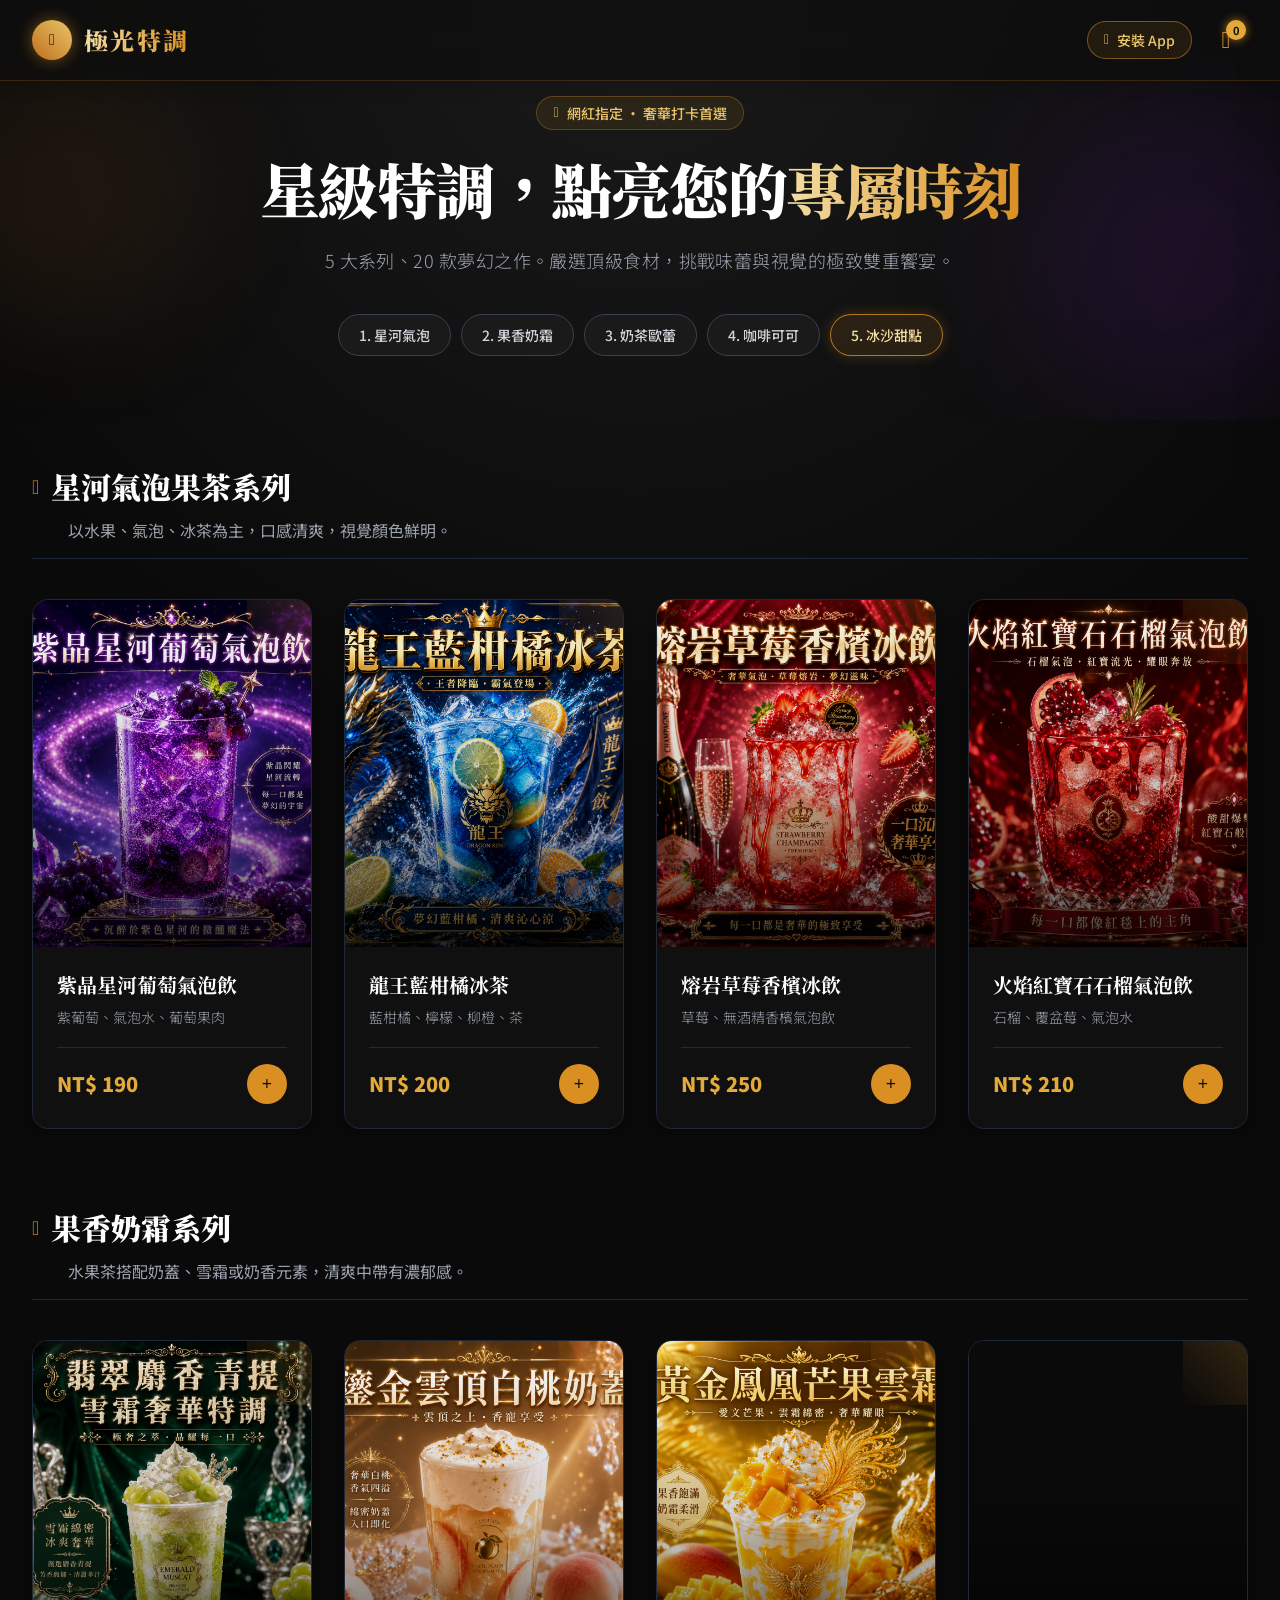
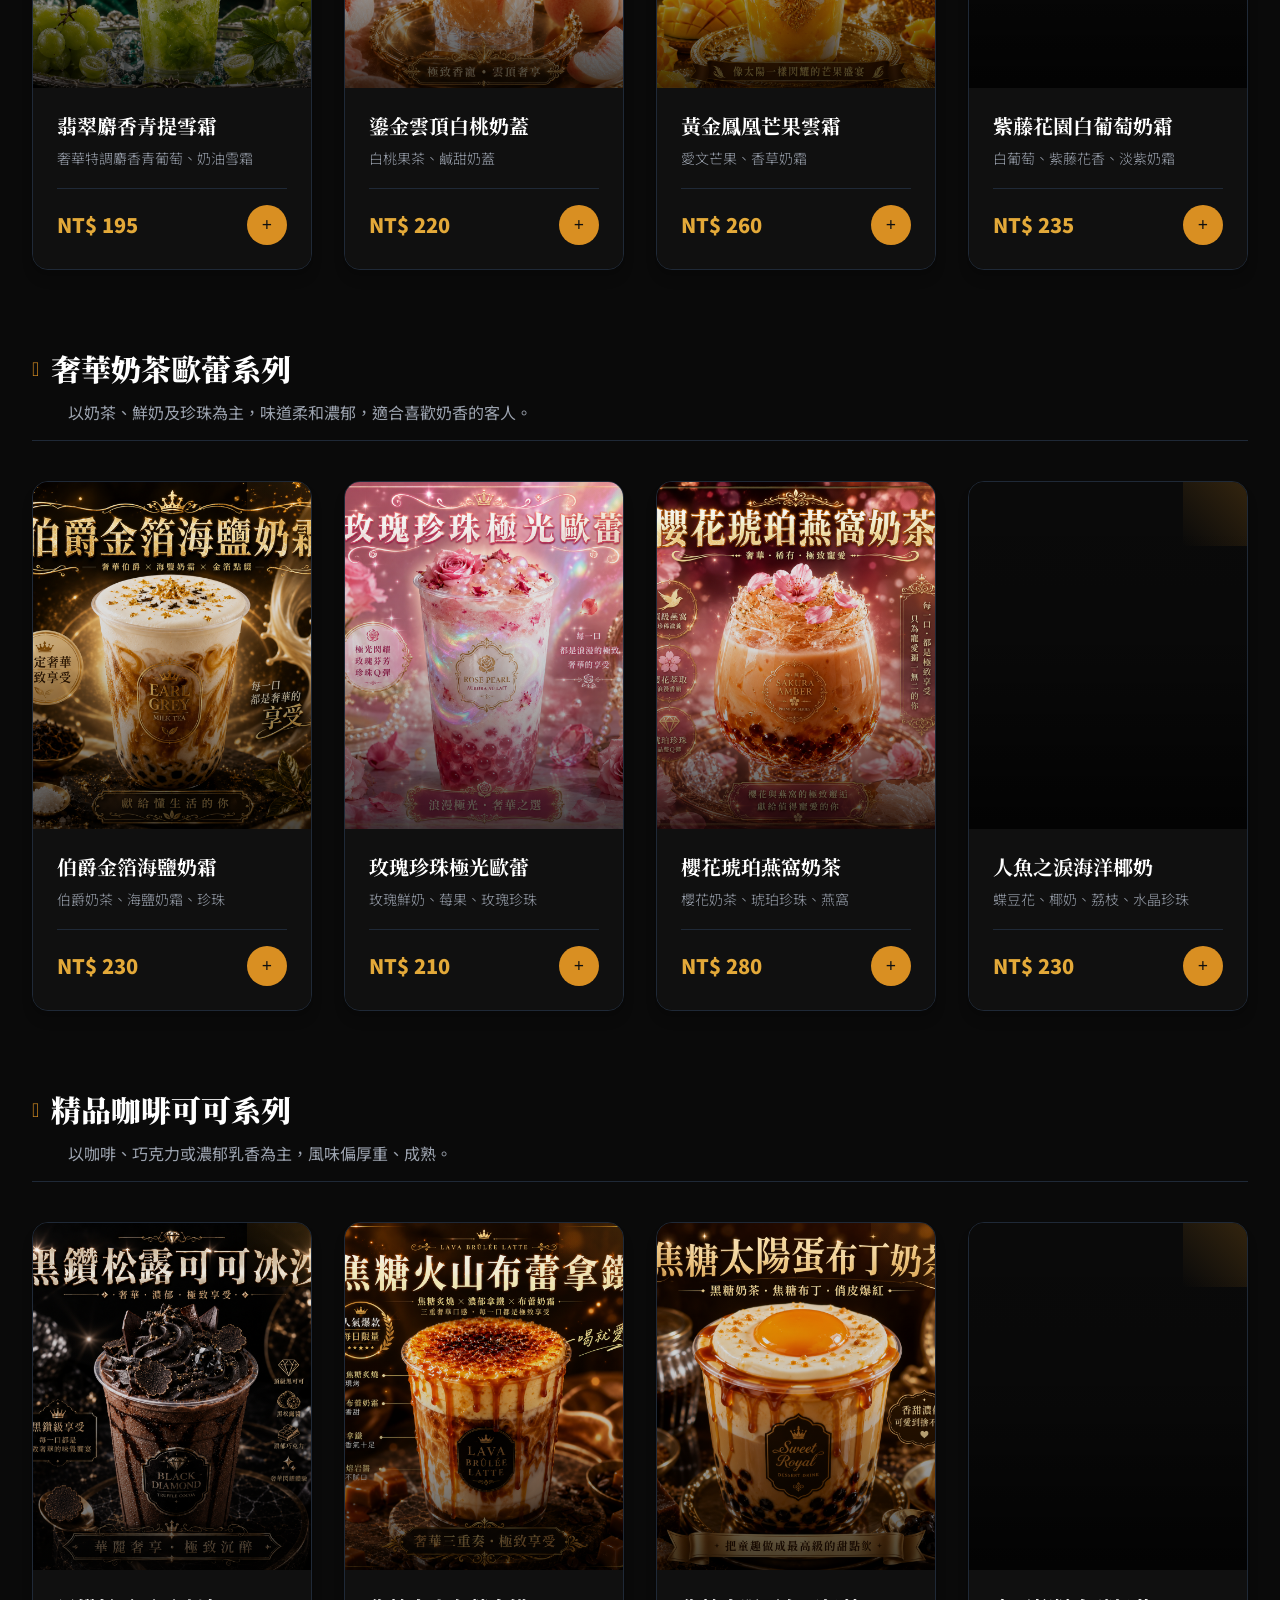
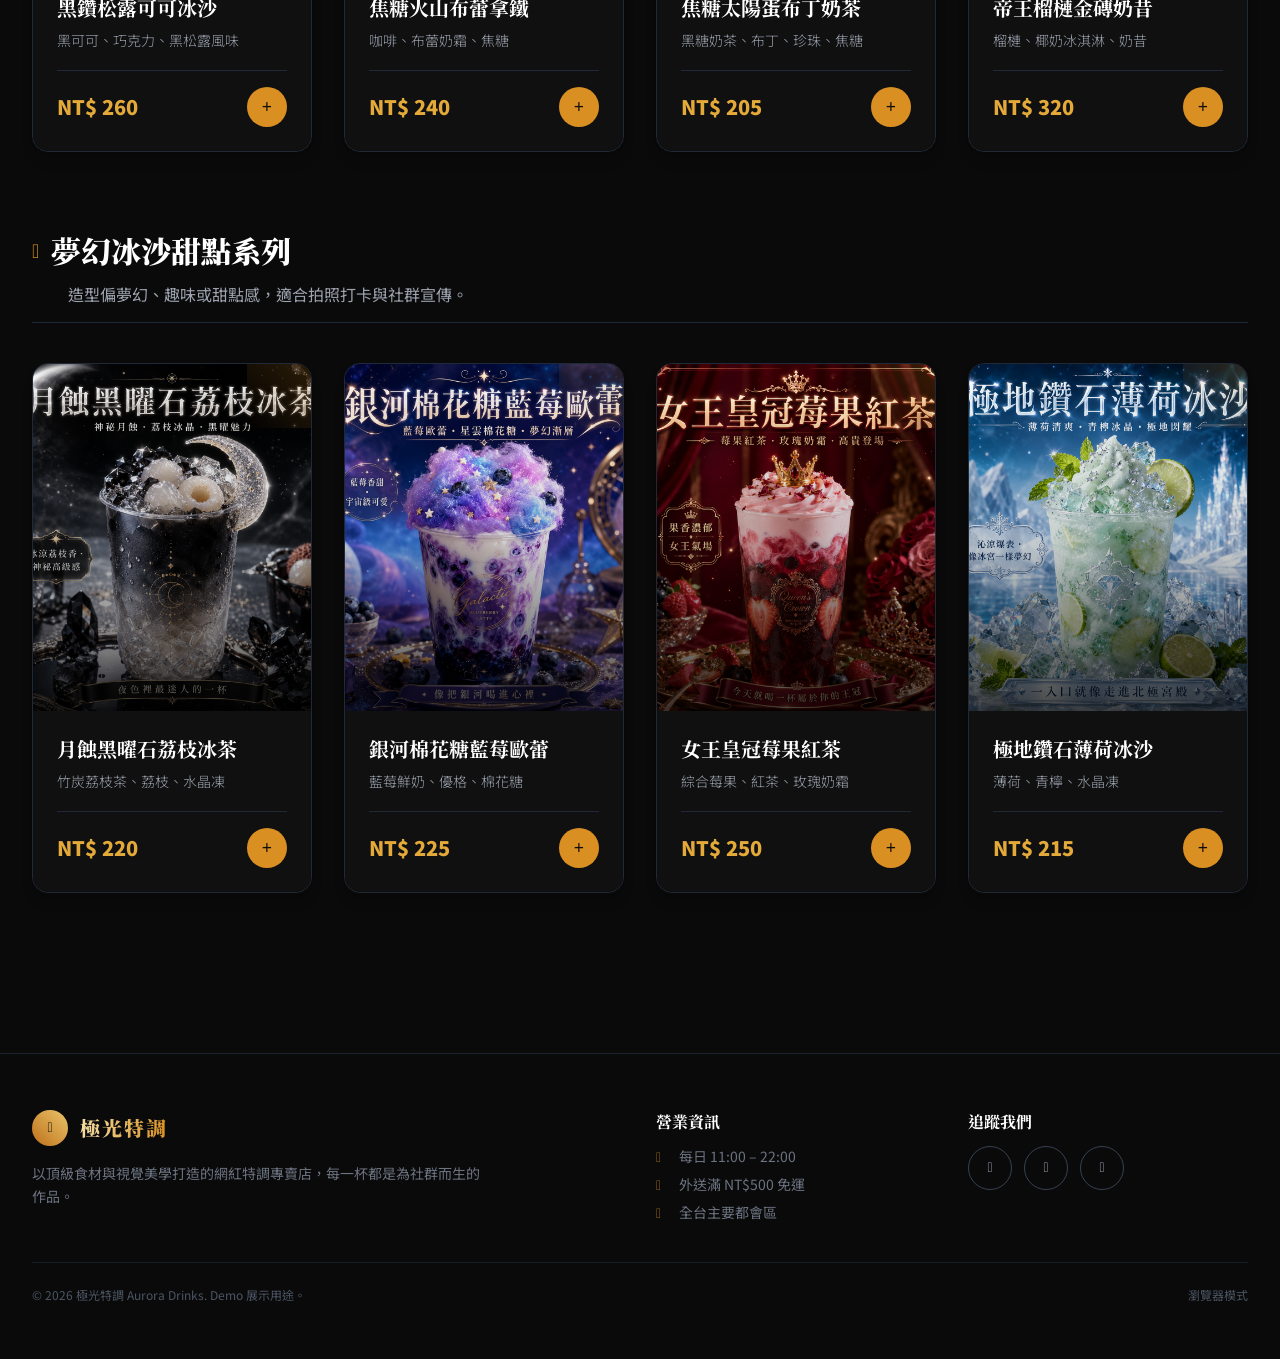
==== commit 712fe68d: "Update index.html" ====
--- a/index.html
+++ b/index.html
@@ -1,5 +1,13 @@
 <!DOCTYPE html>
 <html lang="zh-Hant-TW">
+     <style>
+    /* 保留 PWA 功能，但不顯示離線與版本更新提示 */
+    #banner-slot,
+    #offline-banner,
+    #update-banner {
+        display: none !important;
+    }
+</style>
 <head>
     <meta charset="UTF-8">
     <meta name="viewport" content="width=device-width, initial-scale=1.0, viewport-fit=cover">
@@ -1301,4 +1309,4 @@
 </script>
 <script src="./js/pwa.js?v=20260801-remittance"></script>
 </body>
-</html>+</html>
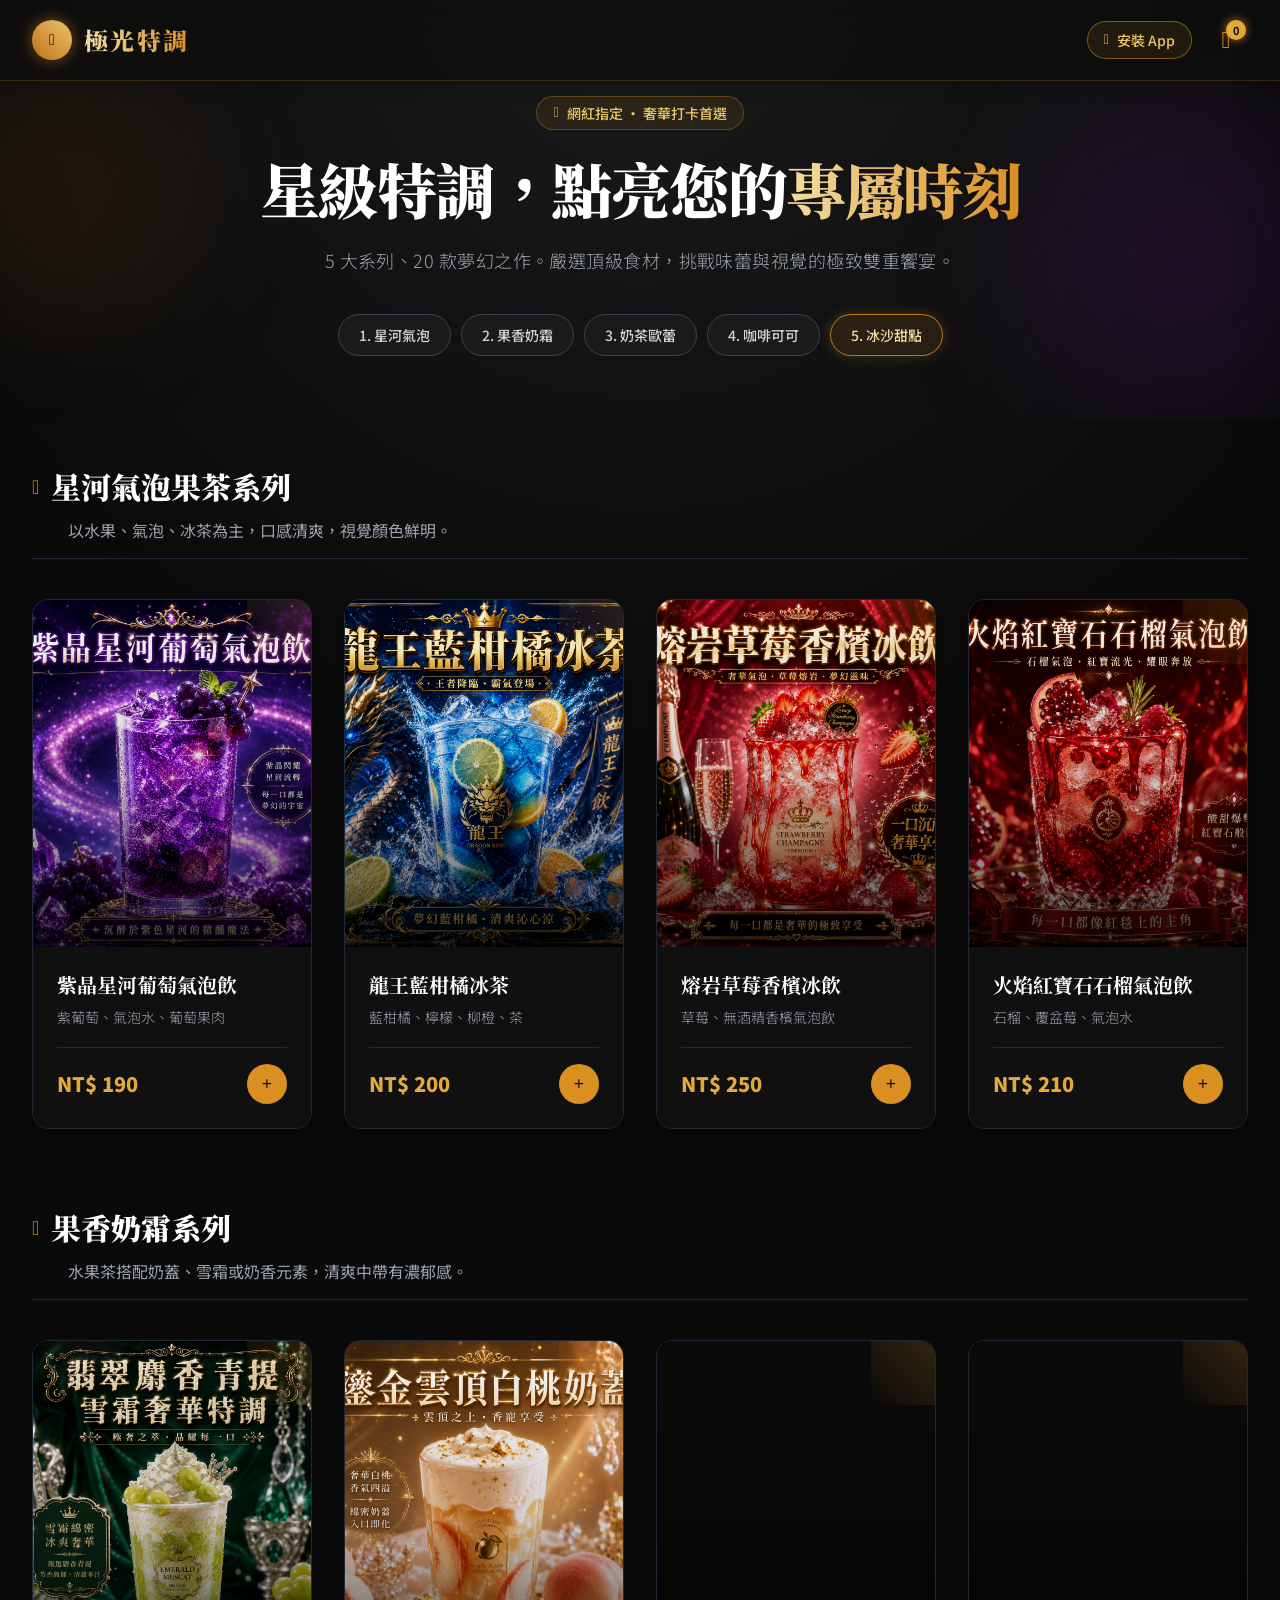
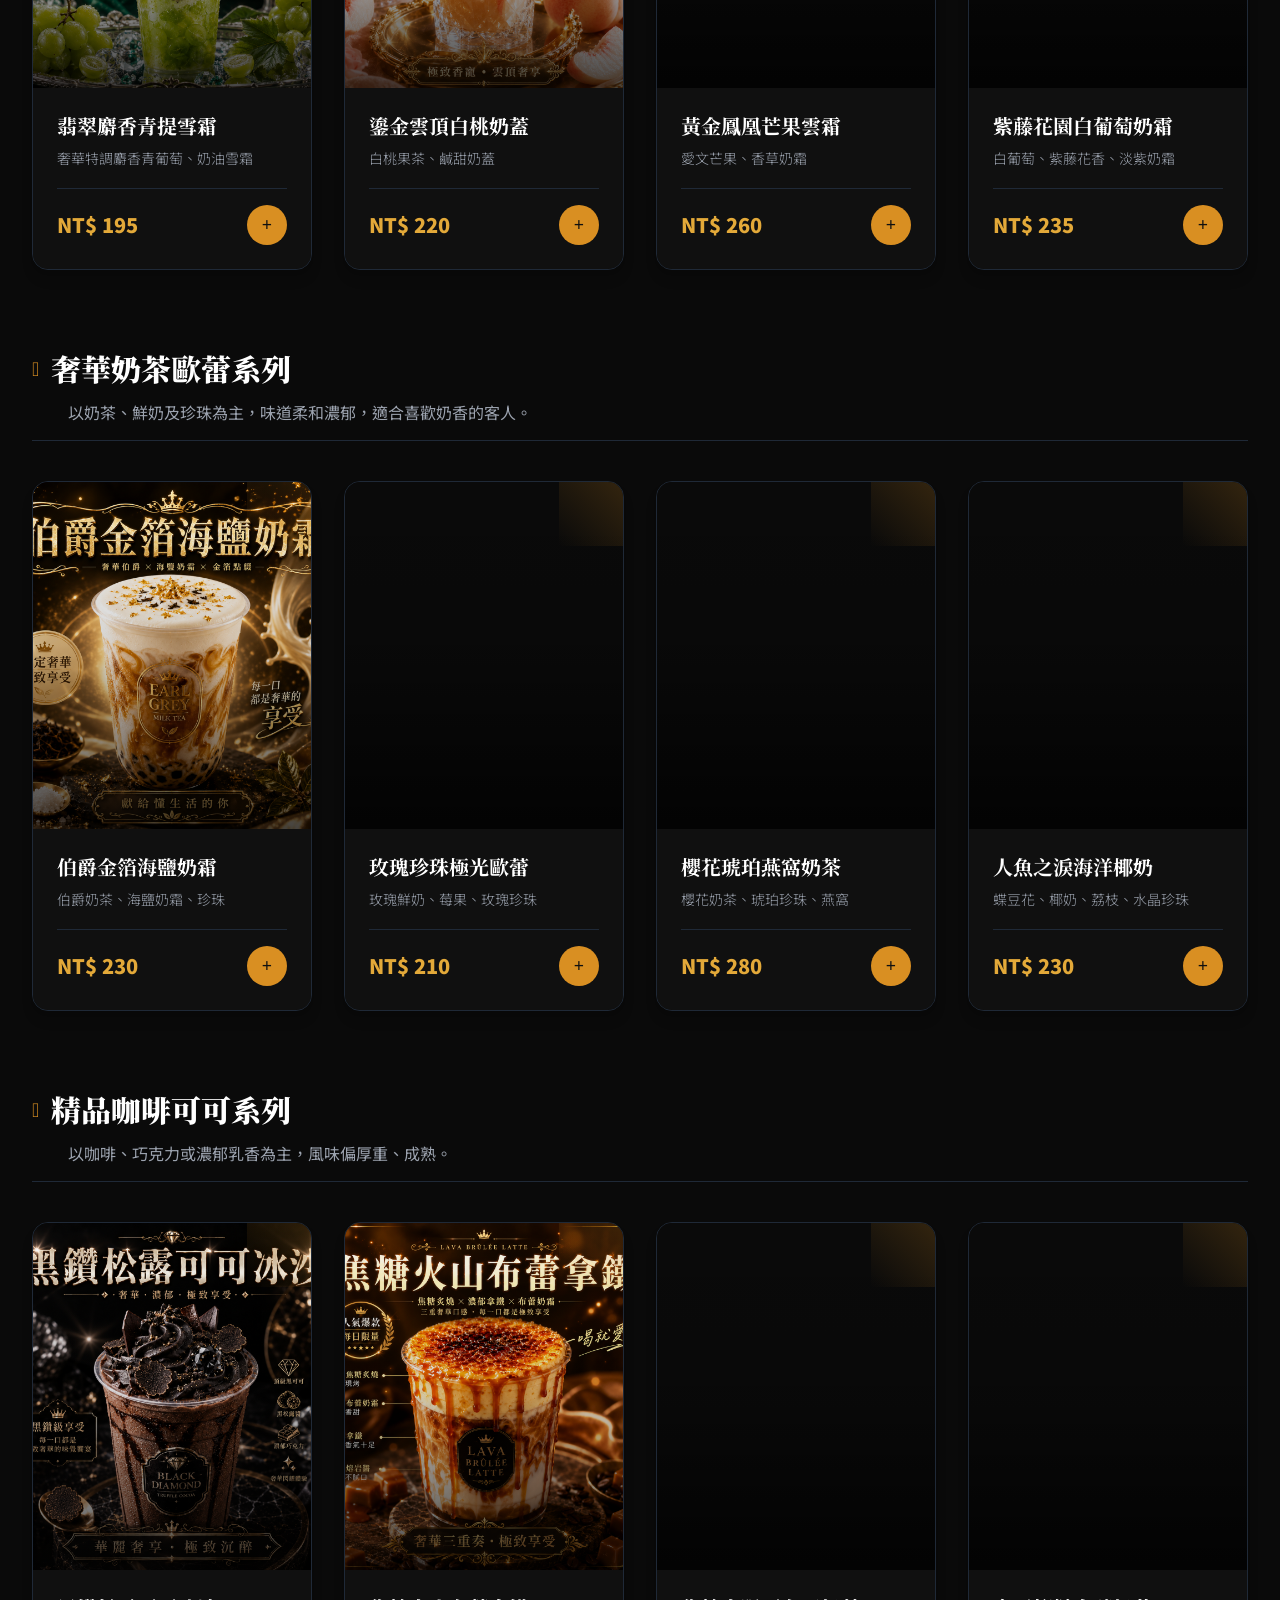
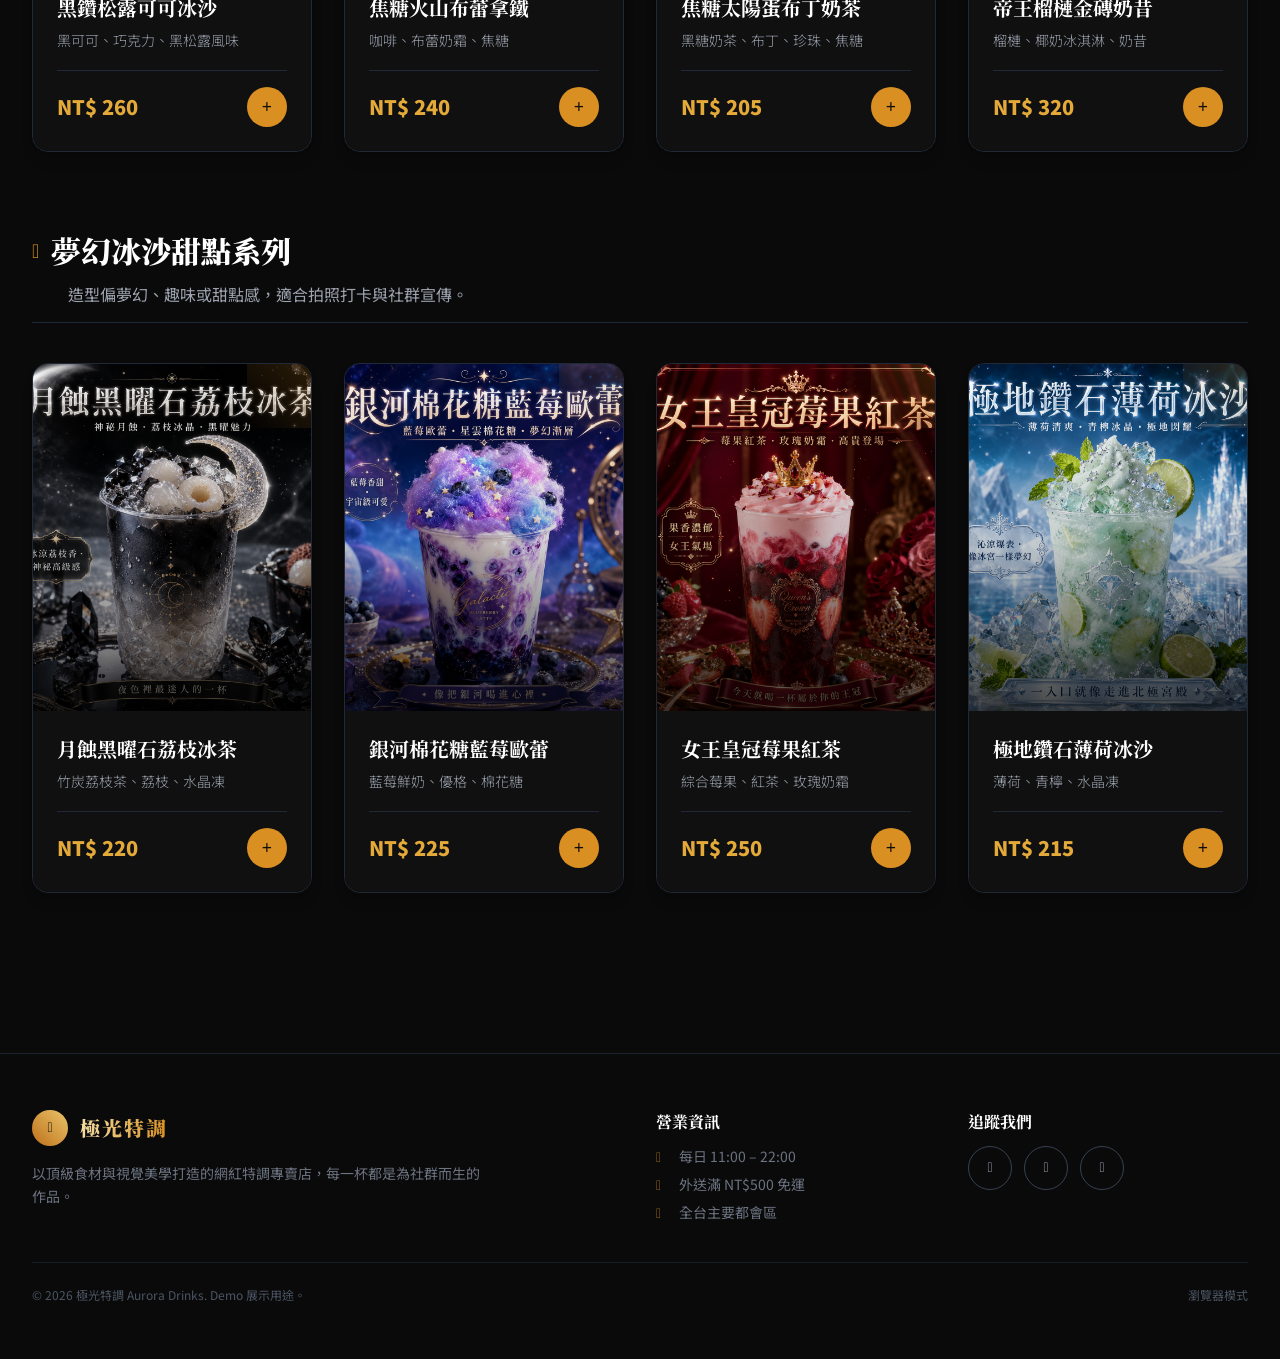
==== commit 06eef878: "Update index.html" ====
--- a/index.html
+++ b/index.html
@@ -67,9 +67,9 @@
       window.dataLayer = window.dataLayer || [];
       function gtag(){ dataLayer.push(arguments); }
       gtag('js', new Date());
-      gtag('config', 'G-JQEE2PLNR8');
+      gtag('config', 'G-3XXG4EZ5GD');
     </script>
-    <script async src="https://www.googletagmanager.com/gtag/js?id=G-JQEE2PLNR8"></script>
+    <script async src="https://www.googletagmanager.com/gtag/js?id=G-3XXG4EZ5GD"></script>
 
     <!-- 結構化資料 -->
     <script type="application/ld+json">
